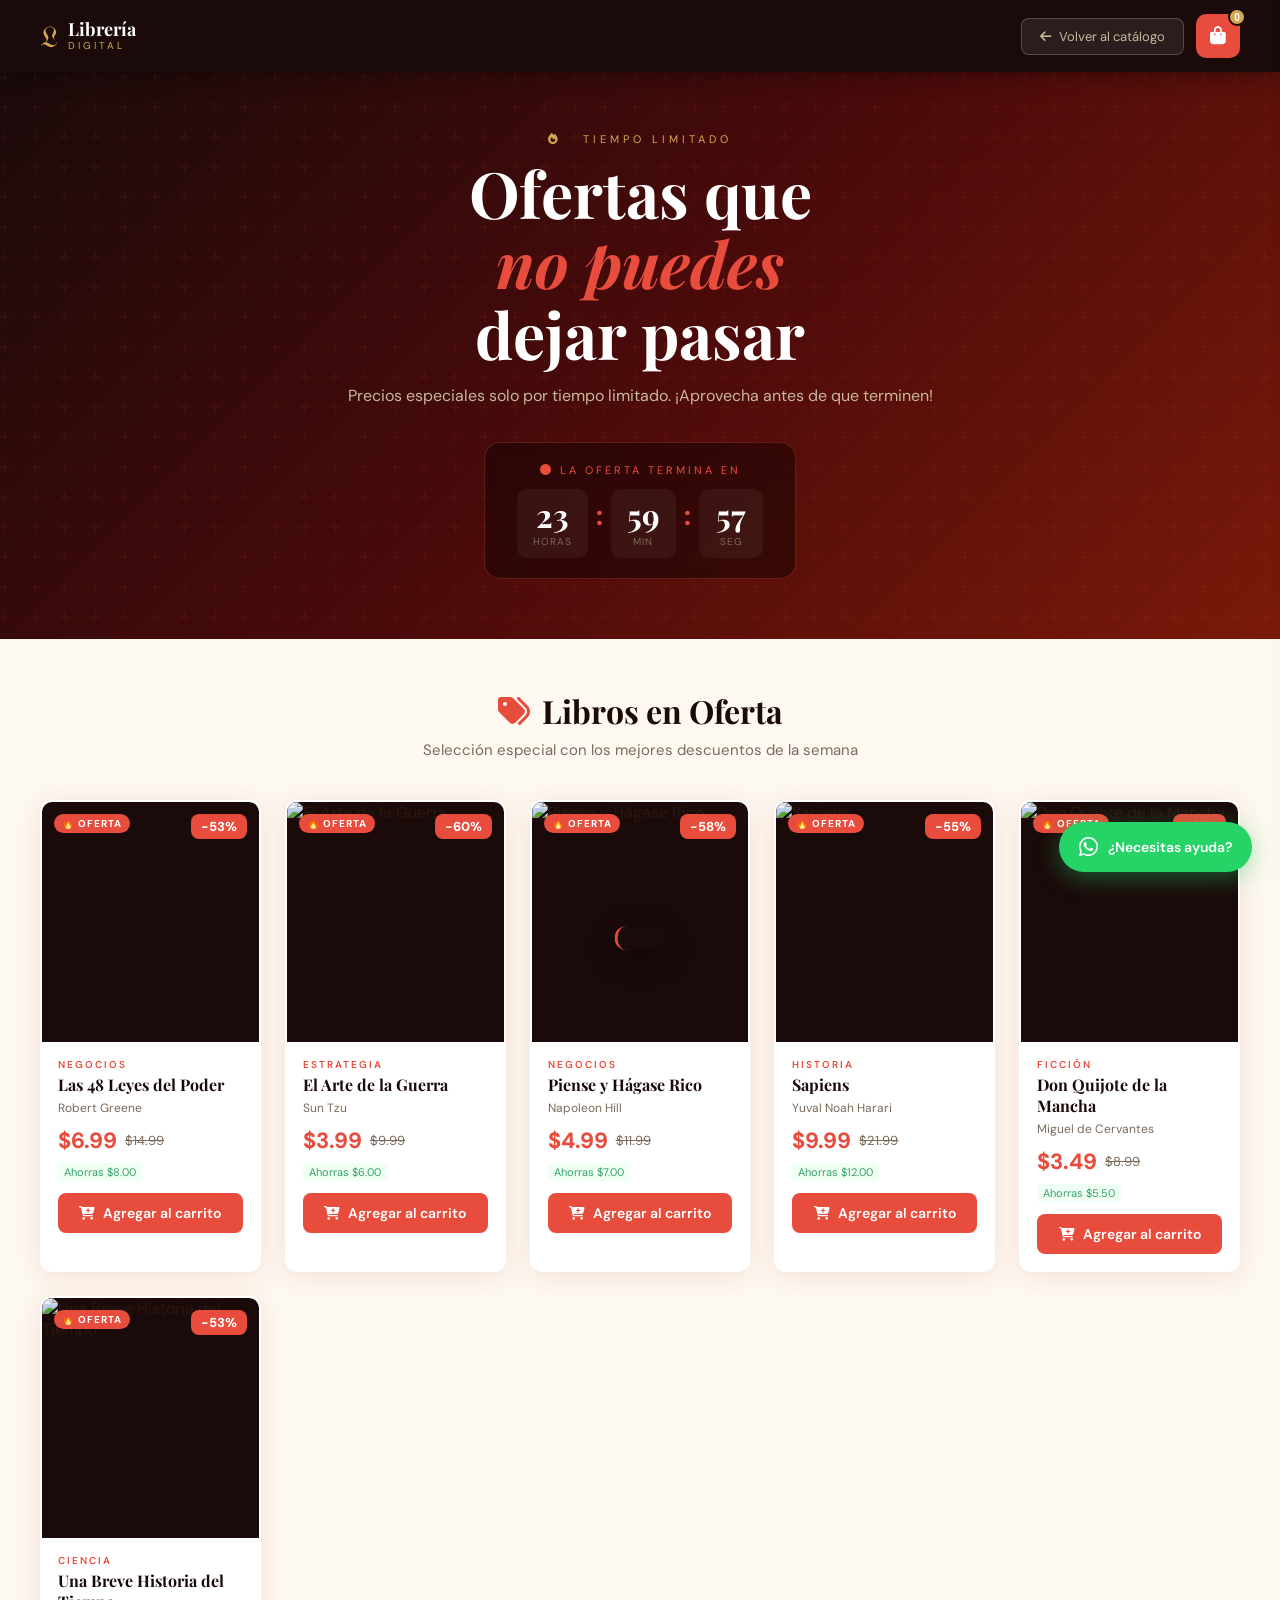
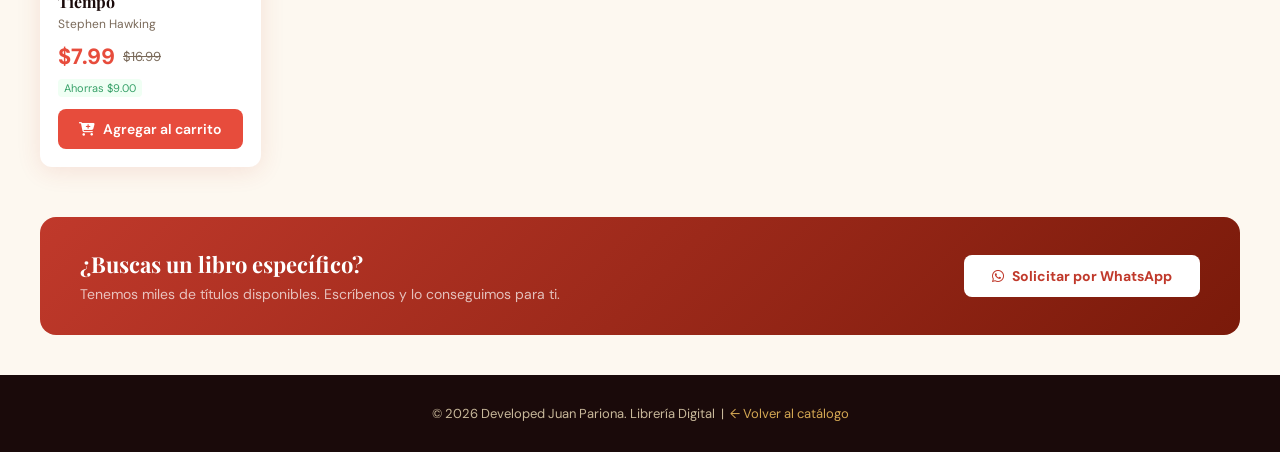
==== ofertas.html @ 4c590776 "Add files via upload" ====
<!DOCTYPE html>
<html lang="es">
<head>
  <meta charset="UTF-8" />
  <meta name="viewport" content="width=device-width, initial-scale=1.0" />
  <title>Ofertas Especiales — Librería Digital</title>
  <link rel="stylesheet" href="https://cdnjs.cloudflare.com/ajax/libs/font-awesome/6.5.0/css/all.min.css" />
  <link href="https://fonts.googleapis.com/css2?family=Playfair+Display:ital,wght@0,400;0,700;1,400&family=DM+Sans:wght@300;400;500;600&display=swap" rel="stylesheet" />
  <style>
    :root {
      --rojo: #c0392b;
      --rojo-vivo: #e74c3c;
      --rojo-claro: #fff5f5;
      --dorado: #d4a853;
      --dark: #1a0a0a;
      --cream: #fdf8f0;
      --text: #2c1810;
      --text-muted: #7a6a5a;
      --border: #e8ddd0;
      --amber: #c8860a;
      --shadow: 0 4px 24px rgba(192,57,43,.12);
      --radius: 12px;
    }

    *, *::before, *::after { box-sizing: border-box; margin: 0; padding: 0; }
    html { scroll-behavior: smooth; }
    body { font-family: 'DM Sans', sans-serif; background: var(--cream); color: var(--text); }

    /* ===== HEADER ===== */
    header {
      background: var(--dark);
      padding: 14px 40px;
      display: flex;
      align-items: center;
      justify-content: space-between;
      position: sticky;
      top: 0;
      z-index: 100;
      box-shadow: 0 2px 20px rgba(0,0,0,.4);
    }
    .logo { display: flex; align-items: center; gap: 10px; text-decoration: none; cursor: pointer; }
    .logo-icon { font-size: 30px; color: var(--dorado); }
    .logo-main { font-family: 'Playfair Display', serif; font-size: 18px; color: white; font-weight: 700; display: block; line-height: 1.1; }
    .logo-sub { font-size: 10px; color: var(--dorado); letter-spacing: 3px; text-transform: uppercase; display: block; }
    .header-right { display: flex; align-items: center; gap: 12px; }
    .back-btn {
      background: rgba(255,255,255,.08);
      border: 1px solid rgba(255,255,255,.2);
      color: #c8b89a;
      padding: 9px 18px;
      border-radius: 8px;
      cursor: pointer;
      font-family: 'DM Sans', sans-serif;
      font-size: 13px;
      display: flex; align-items: center; gap: 8px;
      transition: all .2s;
    }
    .back-btn:hover { background: rgba(255,255,255,.15); color: white; }
    .cart-btn {
      position: relative;
      background: var(--rojo-vivo);
      border: none; color: white;
      width: 44px; height: 44px;
      border-radius: 10px; cursor: pointer;
      font-size: 18px;
      display: flex; align-items: center; justify-content: center;
      transition: all .2s;
    }
    .cart-btn:hover { background: #c0392b; transform: scale(1.05); }
    .cart-badge {
      position: absolute; top: -6px; right: -6px;
      background: var(--dorado); color: white;
      font-size: 10px; font-weight: 700;
      width: 18px; height: 18px; border-radius: 50%;
      display: flex; align-items: center; justify-content: center;
      border: 2px solid var(--dark);
    }

    /* ===== HERO OFERTAS ===== */
    .oferta-hero {
      background: linear-gradient(135deg, #1a0a0a 0%, #4a0a0a 50%, #7a1a0a 100%);
      padding: 60px 40px;
      text-align: center;
      position: relative;
      overflow: hidden;
    }
    .oferta-hero::before {
      content: '';
      position: absolute; inset: 0;
      background: url("data:image/svg+xml,%3Csvg width='60' height='60' viewBox='0 0 60 60' xmlns='http://www.w3.org/2000/svg'%3E%3Cg fill='none'%3E%3Cg fill='%23e74c3c' fill-opacity='0.06'%3E%3Cpath d='M36 34v-4h-2v4h-4v2h4v4h2v-4h4v-2h-4zm0-30V0h-2v4h-4v2h4v4h2V6h4V4h-4zM6 34v-4H4v4H0v2h4v4h2v-4h4v-2H6zM6 4V0H4v4H0v2h4v4h2V6h4V4H6z'/%3E%3C/g%3E%3C/g%3E%3C/svg%3E");
    }
    .hero-eyebrow {
      font-size: 11px; letter-spacing: 4px;
      text-transform: uppercase; color: var(--dorado);
      margin-bottom: 12px; position: relative;
    }
    .hero-titulo {
      font-family: 'Playfair Display', serif;
      font-size: clamp(36px, 6vw, 64px);
      color: white; line-height: 1.1;
      margin-bottom: 16px; position: relative;
    }
    .hero-titulo em { color: var(--rojo-vivo); font-style: italic; }
    .hero-sub {
      color: #c8b89a; font-size: 16px;
      margin-bottom: 36px; position: relative;
    }

    /* COUNTDOWN */
    .countdown-wrap {
      display: inline-flex;
      flex-direction: column;
      align-items: center;
      background: rgba(0,0,0,.4);
      border: 1px solid rgba(231,76,60,.3);
      border-radius: 16px;
      padding: 20px 32px;
      position: relative;
      backdrop-filter: blur(8px);
    }
    .countdown-label {
      font-size: 11px; letter-spacing: 3px;
      text-transform: uppercase; color: var(--rojo-vivo);
      margin-bottom: 12px;
      display: flex; align-items: center; gap: 6px;
    }
    .countdown-label i { animation: blink 1s infinite; }
    @keyframes blink { 0%,100%{opacity:1} 50%{opacity:.3} }

    .countdown {
      display: flex; align-items: center; gap: 8px;
    }
    .cd-unit {
      display: flex; flex-direction: column; align-items: center;
      background: rgba(255,255,255,.05);
      border-radius: 10px;
      padding: 10px 16px;
      min-width: 64px;
    }
    .cd-num {
      font-family: 'Playfair Display', serif;
      font-size: 32px; font-weight: 700;
      color: white; line-height: 1;
    }
    .cd-lbl { font-size: 10px; color: #7a6a5a; letter-spacing: 1px; text-transform: uppercase; margin-top: 4px; }
    .cd-sep { font-size: 28px; color: var(--rojo-vivo); font-weight: 700; margin-bottom: 16px; }

    /* ===== BADGE OFERTA ===== */
    .oferta-badge {
      background: var(--rojo-vivo);
      color: white;
      font-size: 10px; font-weight: 700;
      padding: 3px 8px; border-radius: 20px;
      letter-spacing: 1px; text-transform: uppercase;
      position: absolute; top: 12px; left: 12px;
      z-index: 2;
      animation: pulseRed 2s infinite;
    }
    @keyframes pulseRed {
      0%,100% { box-shadow: 0 0 0 0 rgba(231,76,60,.4); }
      50% { box-shadow: 0 0 0 8px rgba(231,76,60,0); }
    }

    /* ===== GRID OFERTAS ===== */
    .ofertas-section { padding: 50px 40px; }
    .section-header { text-align: center; margin-bottom: 40px; }
    .section-header h2 {
      font-family: 'Playfair Display', serif;
      font-size: 32px; color: var(--dark);
      display: flex; align-items: center; justify-content: center; gap: 12px;
    }
    .section-header h2 i { color: var(--rojo-vivo); }
    .section-header p { color: var(--text-muted); margin-top: 8px; font-size: 15px; }

    .grid-ofertas {
      display: grid;
      grid-template-columns: repeat(auto-fill, minmax(220px, 1fr));
      gap: 24px;
    }

    .oferta-card {
      background: white;
      border-radius: var(--radius);
      overflow: hidden;
      box-shadow: var(--shadow);
      transition: transform .3s, box-shadow .3s;
      position: relative;
      border: 2px solid transparent;
    }
    .oferta-card:hover {
      transform: translateY(-6px);
      box-shadow: 0 16px 48px rgba(192,57,43,.2);
      border-color: rgba(231,76,60,.2);
    }

    .oferta-img-wrap {
      position: relative; height: 240px;
      background: #1a0a0a; overflow: hidden;
    }
    .oferta-img-wrap img {
      width: 100%; height: 100%; object-fit: cover;
      transition: transform .4s; filter: brightness(.95);
    }
    .oferta-card:hover .oferta-img-wrap img { transform: scale(1.06); filter: brightness(1); }

    .descuento-tag {
      position: absolute; top: 12px; right: 12px;
      background: var(--rojo-vivo); color: white;
      font-size: 13px; font-weight: 800;
      padding: 4px 10px; border-radius: 8px;
      z-index: 2;
    }

    .oferta-info { padding: 16px; }
    .oferta-cat {
      font-size: 10px; letter-spacing: 2px;
      text-transform: uppercase; color: var(--rojo-vivo);
      font-weight: 600; margin-bottom: 4px;
    }
    .oferta-titulo {
      font-family: 'Playfair Display', serif;
      font-size: 16px; color: var(--dark);
      line-height: 1.3; margin-bottom: 4px;
    }
    .oferta-autor { font-size: 12px; color: var(--text-muted); margin-bottom: 10px; }
    .oferta-precios {
      display: flex; align-items: center; gap: 8px;
      flex-wrap: wrap; margin-bottom: 12px;
    }
    .precio-oferta { font-size: 22px; font-weight: 800; color: var(--rojo-vivo); }
    .precio-antes {
      font-size: 13px; color: var(--text-muted);
      text-decoration: line-through;
    }
    .precio-ahorro {
      font-size: 11px; color: #38a169;
      background: #f0fff4; padding: 2px 6px;
      border-radius: 4px;
    }

    .btn-oferta {
      width: 100%;
      background: var(--rojo-vivo);
      color: white; border: none;
      padding: 11px; border-radius: 8px;
      font-size: 14px; font-family: 'DM Sans', sans-serif;
      font-weight: 600; cursor: pointer;
      display: flex; align-items: center; justify-content: center; gap: 8px;
      transition: all .2s;
    }
    .btn-oferta:hover { background: #c0392b; transform: translateY(-1px); }
    .btn-oferta.added { background: #38a169; }

    /* BANNER INFERIOR */
    .oferta-banner {
      background: linear-gradient(135deg, var(--rojo) 0%, #7a1a0a 100%);
      margin: 0 40px 40px;
      border-radius: 16px;
      padding: 32px 40px;
      display: flex;
      align-items: center;
      justify-content: space-between;
      gap: 24px;
      flex-wrap: wrap;
    }
    .oferta-banner-text h3 {
      font-family: 'Playfair Display', serif;
      font-size: 22px; color: white; margin-bottom: 6px;
    }
    .oferta-banner-text p { color: rgba(255,255,255,.7); font-size: 14px; }
    .btn-banner {
      background: white; color: var(--rojo);
      border: none; padding: 12px 28px;
      border-radius: 8px; font-family: 'DM Sans', sans-serif;
      font-weight: 700; font-size: 14px; cursor: pointer;
      white-space: nowrap; transition: all .2s;
      display: flex; align-items: center; gap: 8px;
    }
    .btn-banner:hover { background: var(--cream); transform: translateY(-2px); }

    /* ===== CARRITO LATERAL ===== */
    .cart-overlay {
      position: fixed; inset: 0;
      background: rgba(0,0,0,.5); z-index: 200;
      opacity: 0; pointer-events: none; transition: opacity .3s;
    }
    .cart-overlay.active { opacity: 1; pointer-events: all; }

    .carrito-panel {
      position: fixed; top: 0; right: 0;
      width: 400px; max-width: 100vw; height: 100vh;
      background: white; z-index: 201;
      transform: translateX(110%);
      transition: transform .35s cubic-bezier(.4,0,.2,1);
      display: flex; flex-direction: column;
      box-shadow: -8px 0 40px rgba(0,0,0,.15);
    }
    .carrito-panel.open { transform: translateX(0); }

    .carrito-header {
      padding: 20px 24px;
      display: flex; align-items: center; justify-content: space-between;
      border-bottom: 1px solid #e8ddd0;
      background: var(--dark); color: white;
    }
    .carrito-header h3 {
      font-family: 'Playfair Display', serif;
      font-size: 18px; display: flex; align-items: center; gap: 10px;
    }
    .carrito-header h3 i { color: var(--rojo-vivo); }
    .close-cart {
      background: none; border: none; color: #c8b89a;
      font-size: 18px; cursor: pointer; padding: 4px 8px;
      border-radius: 6px; transition: all .2s;
    }
    .close-cart:hover { color: white; background: rgba(255,255,255,.1); }

    .carrito-items { flex: 1; overflow-y: auto; padding: 16px; }
    .carrito-vacio {
      text-align: center; padding: 60px 20px; color: #7a6a5a;
    }
    .carrito-vacio i { font-size: 48px; color: #e8ddd0; margin-bottom: 16px; display: block; }
    .carrito-vacio p { font-family: 'Playfair Display', serif; font-size: 18px; margin-bottom: 6px; color: var(--text); }

    .cart-item {
      display: flex; gap: 12px;
      padding: 14px 0; border-bottom: 1px solid #e8ddd0;
      animation: fadeIn .25s ease;
    }
    @keyframes fadeIn { from{opacity:0;transform:translateY(8px)} to{opacity:1;transform:translateY(0)} }
    .cart-item-img { width: 60px; height: 80px; object-fit: cover; border-radius: 6px; flex-shrink: 0; }
    .cart-item-info { flex: 1; }
    .cart-item-titulo { font-family: 'Playfair Display', serif; font-size: 14px; margin-bottom: 4px; line-height: 1.3; }
    .cart-item-precio { color: var(--rojo-vivo); font-weight: 700; font-size: 15px; }
    .cart-item-controls { display: flex; align-items: center; gap: 8px; margin-top: 8px; }
    .qty-btn {
      width: 26px; height: 26px; border-radius: 6px;
      border: 2px solid #e8ddd0; background: white;
      cursor: pointer; font-size: 14px;
      display: flex; align-items: center; justify-content: center;
      transition: all .15s; color: var(--text);
    }
    .qty-btn:hover { border-color: var(--rojo-vivo); color: var(--rojo-vivo); }
    .qty-num { font-weight: 700; min-width: 20px; text-align: center; font-size: 14px; }
    .remove-btn {
      margin-left: auto; background: none; border: none;
      color: #e53e3e; cursor: pointer; font-size: 13px;
      padding: 4px; border-radius: 4px; transition: background .15s;
    }
    .remove-btn:hover { background: #fff5f5; }

    .carrito-footer {
      padding: 20px 24px; border-top: 2px solid #e8ddd0;
      background: #faf7f2;
    }
    .subtotal-row {
      display: flex; justify-content: space-between;
      font-size: 14px; margin-bottom: 8px; color: #7a6a5a;
    }
    .total-row {
      font-size: 18px; font-weight: 700; color: var(--dark);
      margin-top: 10px; padding-top: 10px; border-top: 1px solid #e8ddd0;
    }
    .btn-checkout {
      width: 100%; background: var(--rojo-vivo);
      color: white; border: none; padding: 14px;
      border-radius: 10px; font-size: 15px;
      font-family: 'DM Sans', sans-serif; font-weight: 600;
      cursor: pointer; margin-top: 16px;
      display: flex; align-items: center; justify-content: center; gap: 10px;
      transition: background .2s;
    }
    .btn-checkout:hover { background: #c0392b; }
    .btn-vaciar {
      width: 100%; background: transparent; color: #e53e3e;
      border: 1px solid #fed7d7; padding: 10px; border-radius: 8px;
      font-size: 13px; font-family: 'DM Sans', sans-serif;
      cursor: pointer; margin-top: 8px; transition: background .2s;
    }
    .btn-vaciar:hover { background: #fff5f5; }

    /* ===== CHECKOUT MODAL ===== */
    .modal-overlay {
      position: fixed; inset: 0;
      background: rgba(0,0,0,.6); z-index: 300;
      opacity: 0; pointer-events: none; transition: opacity .3s;
      backdrop-filter: blur(3px);
    }
    .modal-overlay.active { opacity: 1; pointer-events: all; }
    .modal {
      position: fixed; top: 50%; left: 50%;
      transform: translate(-50%, -60%);
      width: 440px; max-width: 95vw;
      background: white; border-radius: 16px;
      z-index: 301; opacity: 0; pointer-events: none;
      transition: all .35s cubic-bezier(.4,0,.2,1);
      box-shadow: 0 24px 80px rgba(0,0,0,.25);
    }
    .modal.open { opacity: 1; pointer-events: all; transform: translate(-50%,-50%); }
    .modal-header {
      padding: 20px 24px; background: var(--dark);
      border-radius: 16px 16px 0 0;
      display: flex; align-items: center; justify-content: space-between;
      color: white;
    }
    .modal-header h3 { font-family: 'Playfair Display', serif; font-size: 17px; display: flex; align-items: center; gap: 10px; }
    .modal-close {
      background: rgba(255,255,255,.1); border: none; color: #c8b89a;
      width: 30px; height: 30px; border-radius: 6px; cursor: pointer; font-size: 14px;
      display: flex; align-items: center; justify-content: center; transition: all .2s;
    }
    .modal-close:hover { background: rgba(255,255,255,.2); color: white; }
    .modal-body { padding: 24px; }
    .field-group { display: flex; flex-direction: column; gap: 6px; flex: 1; }
    .field-group label { font-size: 12px; font-weight: 600; color: #7a6a5a; letter-spacing: .5px; text-transform: uppercase; }
    .field-group input {
      padding: 10px 14px; border: 2px solid #e8ddd0;
      border-radius: 8px; font-family: 'DM Sans', sans-serif;
      font-size: 14px; color: var(--text); transition: border .2s;
    }
    .field-group input:focus { outline: none; border-color: var(--rojo-vivo); }
    .field-group input.error { border-color: #e53e3e; }
    .checkout-resumen {
      background: #faf7f2; border: 1px solid #e8ddd0;
      border-radius: 10px; padding: 14px 16px; margin-top: 16px; font-size: 13px;
    }
    .checkout-resumen-titulo { font-weight: 700; color: var(--dark); margin-bottom: 8px; font-family: 'Playfair Display', serif; font-size: 14px; }
    .checkout-resumen-item { display: flex; justify-content: space-between; padding: 4px 0; border-bottom: 1px dashed #e8ddd0; color: var(--text); }
    .checkout-resumen-item:last-of-type { border-bottom: none; }
    .checkout-resumen-total { display: flex; justify-content: space-between; font-weight: 700; font-size: 15px; color: var(--dark); margin-top: 8px; padding-top: 8px; border-top: 2px solid #e8ddd0; }
    .btn-whatsapp {
      width: 100%; background: #25d366; color: white; border: none;
      padding: 14px; border-radius: 10px; font-size: 16px;
      font-family: 'DM Sans', sans-serif; font-weight: 700; cursor: pointer;
      margin-top: 18px; display: flex; align-items: center; justify-content: center; gap: 10px;
      transition: background .2s, transform .15s;
    }
    .btn-whatsapp:hover { background: #1ebe5a; transform: translateY(-2px); }

    /* TOAST */
    .toast {
      position: fixed; bottom: 30px; left: 50%;
      transform: translateX(-50%) translateY(80px);
      background: var(--dark); color: white;
      padding: 12px 24px; border-radius: 30px; font-size: 14px;
      box-shadow: 0 8px 30px rgba(0,0,0,.25); z-index: 400;
      transition: transform .3s cubic-bezier(.4,0,.2,1);
      display: flex; align-items: center; gap: 8px;
      white-space: nowrap; border-left: 3px solid var(--rojo-vivo);
    }
    .toast.show { transform: translateX(-50%) translateY(0); }

    /* HELP BUBBLE */
    .help-bubble {
      position: fixed; bottom: 28px; right: 28px;
      background: #25d366; color: white;
      border-radius: 50px; padding: 14px 20px;
      display: flex; align-items: center; gap: 10px;
      cursor: pointer; z-index: 150;
      box-shadow: 0 6px 24px rgba(37,211,102,.4);
      transition: all .3s; font-family: 'DM Sans', sans-serif;
      font-weight: 600; font-size: 14px;
    }
    .help-bubble:hover { background: #1ebe5a; transform: translateY(-3px); }
    .help-bubble i { font-size: 22px; }

    /* FOOTER */
    footer { background: var(--dark); color: #c8b89a; padding: 30px 40px; text-align: center; }
    footer p { font-size: 13px; }
    footer a { color: var(--dorado); text-decoration: none; }
    footer a:hover { text-decoration: underline; }

    @media (max-width: 768px) {
      header { padding: 12px 20px; }
      .oferta-hero { padding: 40px 20px; }
      .ofertas-section { padding: 30px 20px; }
      .oferta-banner { margin: 0 20px 30px; padding: 24px; }
      .carrito-panel { width: 100vw; }
    }
  </style>
</head>
<body>

  <!-- HEADER -->
  <header>
    <div class="logo" onclick="window.location.href='index.html'">
      <span class="logo-icon">𝔏</span>
      <div>
        <span class="logo-main">Librería</span>
        <span class="logo-sub">Digital</span>
      </div>
    </div>
    <div class="header-right">
      <button class="back-btn" onclick="window.location.href='index.html'">
        <i class="fa fa-arrow-left"></i> Volver al catálogo
      </button>
      <button class="cart-btn" onclick="toggleCarrito()">
        <i class="fa fa-shopping-bag"></i>
        <span class="cart-badge" id="contador">0</span>
      </button>
    </div>
  </header>

  <!-- HERO -->
  <section class="oferta-hero">
    <p class="hero-eyebrow"><i class="fa fa-fire"></i> &nbsp; Tiempo limitado</p>
    <h1 class="hero-titulo">Ofertas que<br /><em>no puedes</em><br />dejar pasar</h1>
    <p class="hero-sub">Precios especiales solo por tiempo limitado. ¡Aprovecha antes de que terminen!</p>

    <div class="countdown-wrap">
      <p class="countdown-label"><i class="fa fa-circle"></i> La oferta termina en</p>
      <div class="countdown">
        <div class="cd-unit"><span class="cd-num" id="cd-h">00</span><span class="cd-lbl">Horas</span></div>
        <span class="cd-sep">:</span>
        <div class="cd-unit"><span class="cd-num" id="cd-m">00</span><span class="cd-lbl">Min</span></div>
        <span class="cd-sep">:</span>
        <div class="cd-unit"><span class="cd-num" id="cd-s">00</span><span class="cd-lbl">Seg</span></div>
      </div>
    </div>
  </section>

  <!-- GRID OFERTAS -->
  <section class="ofertas-section">
    <div class="section-header">
      <h2><i class="fa fa-tags"></i> Libros en Oferta</h2>
      <p>Selección especial con los mejores descuentos de la semana</p>
    </div>
    <div class="grid-ofertas" id="grid-ofertas"></div>
  </section>

  <!-- BANNER FINAL -->
  <div class="oferta-banner">
    <div class="oferta-banner-text">
      <h3>¿Buscas un libro específico?</h3>
      <p>Tenemos miles de títulos disponibles. Escríbenos y lo conseguimos para ti.</p>
    </div>
    <button class="btn-banner" onclick="solicitarLibro()">
      <i class="fab fa-whatsapp"></i> Solicitar por WhatsApp
    </button>
  </div>

  <!-- CARRITO -->
  <div class="cart-overlay" id="cartOverlay" onclick="toggleCarrito()"></div>
  <aside class="carrito-panel" id="carritoPanel">
    <div class="carrito-header">
      <h3><i class="fa fa-shopping-bag"></i> Tu carrito</h3>
      <button class="close-cart" onclick="toggleCarrito()"><i class="fa fa-times"></i></button>
    </div>
    <div class="carrito-items" id="carritoItems">
      <div class="carrito-vacio">
        <i class="fa fa-book-open"></i>
        <p>Tu carrito está vacío</p>
        <span>Agrega libros en oferta</span>
      </div>
    </div>
    <div class="carrito-footer" id="carritoFooter" style="display:none">
      <div class="subtotal-row"><span>Subtotal</span><span id="subtotal">$0.00</span></div>
      <div class="subtotal-row"><span>Envío</span><span id="envio-txt">Digital — Gratis</span></div>
      <div class="subtotal-row total-row"><span>Total</span><span id="total">$0.00</span></div>
      <button class="btn-checkout" onclick="checkout()">Proceder al pago <i class="fa fa-arrow-right"></i></button>
      <button class="btn-vaciar" onclick="vaciarCarrito()">Vaciar carrito</button>
    </div>
  </aside>

  <!-- CHECKOUT MODAL -->
  <div class="modal-overlay" id="checkoutOverlay" onclick="cerrarCheckout()"></div>
  <div class="modal" id="checkoutModal">
    <div class="modal-header">
      <h3><i class="fab fa-whatsapp" style="color:#25d366"></i> Confirmar pedido</h3>
      <button class="modal-close" onclick="cerrarCheckout()"><i class="fa fa-times"></i></button>
    </div>
    <div class="modal-body">
      <p style="font-size:13px;color:#7a6a5a;margin-bottom:18px">Completa tus datos y te enviamos el pedido por WhatsApp. Te responderemos con los datos de pago.</p>
      <div style="display:flex;flex-direction:column;gap:12px">
        <div class="field-group"><label>Tu nombre completo *</label><input type="text" id="co-nombre" placeholder="Ej: Juan García" /></div>
        <div class="field-group"><label>Tu número de WhatsApp *</label><input type="tel" id="co-telefono" placeholder="Ej: 5512345678" /></div>
        <div class="field-group"><label>Ciudad / Estado</label><input type="text" id="co-ciudad" placeholder="Ej: Ciudad de México" /></div>
        <div class="field-group"><label>Nota (opcional)</label><input type="text" id="co-nota" placeholder="Cualquier comentario..." /></div>
      </div>
      <div class="checkout-resumen" id="checkout-resumen"></div>
      <p id="co-error" style="display:none;color:#e53e3e;font-size:13px;margin-top:8px"><i class="fa fa-circle-exclamation"></i> Por favor completa tu nombre y WhatsApp</p>
      <button class="btn-whatsapp" onclick="enviarPedidoWhatsapp()"><i class="fab fa-whatsapp"></i> Enviar pedido por WhatsApp</button>
      <p style="font-size:11px;color:#7a6a5a;text-align:center;margin-top:8px">Se abrirá WhatsApp con tu pedido listo para enviar</p>
    </div>
  </div>

  <!-- TOAST -->
  <div class="toast" id="toast"></div>

  <!-- BOTÓN AYUDA -->
  <div class="help-bubble" onclick="solicitarLibro()">
    <i class="fab fa-whatsapp"></i>
    <span>¿Necesitas ayuda?</span>
  </div>

  <!-- FOOTER -->
  <footer>
    <p>© 2026 Developed Juan Pariona. Librería Digital &nbsp;|&nbsp; <a href="index.html">← Volver al catálogo</a></p>
  </footer>

  <script>
    const WA_NUMBER = "525572866238";

    // ===== LIBROS EN OFERTA =====
    const ofertasLibros = [
      {
        id: 101,
        titulo: "Las 48 Leyes del Poder",
        autor: "Robert Greene",
        precio: 6.99,
        precioOriginal: 14.99,
        img: "https://images-na.ssl-images-amazon.com/images/I/51NKhnjhpGL.jpg",
        categoria: "Negocios",
        resena: "El clásico sobre el poder y la estrategia. 48 leyes que te enseñarán a moverte con inteligencia en cualquier entorno."
      },
      {
        id: 102,
        titulo: "El Arte de la Guerra",
        autor: "Sun Tzu",
        precio: 3.99,
        precioOriginal: 9.99,
        img: "https://images-na.ssl-images-amazon.com/images/I/61AaUEsVaqL.jpg",
        categoria: "Estrategia",
        resena: "El tratado estratégico más influyente de todos los tiempos. Sus principios se aplican en negocios, liderazgo y vida diaria."
      },
      {
        id: 103,
        titulo: "Piense y Hágase Rico",
        autor: "Napoleon Hill",
        precio: 4.99,
        precioOriginal: 11.99,
        img: "https://images-na.ssl-images-amazon.com/images/I/71UypkUjStL.jpg",
        categoria: "Negocios",
        resena: "Los 13 principios que llevaron al éxito a los hombres más ricos del siglo XX. Un clásico de la mentalidad ganadora."
      },
      {
        id: 104,
        titulo: "Sapiens",
        autor: "Yuval Noah Harari",
        precio: 9.99,
        precioOriginal: 21.99,
        img: "https://images-na.ssl-images-amazon.com/images/I/713jIoMO3UL.jpg",
        categoria: "Historia",
        resena: "Un viaje por 70,000 años de historia humana. Descubre cómo el Homo sapiens conquistó el planeta."
      },
      {
        id: 105,
        titulo: "Don Quijote de la Mancha",
        autor: "Miguel de Cervantes",
        precio: 3.49,
        precioOriginal: 8.99,
        img: "https://images-na.ssl-images-amazon.com/images/I/81BPaFgk6lL.jpg",
        categoria: "Ficción",
        resena: "La obra cumbre de la literatura universal. Las aventuras del idealista Don Quijote y su fiel Sancho Panza."
      },
      {
        id: 106,
        titulo: "Una Breve Historia del Tiempo",
        autor: "Stephen Hawking",
        precio: 7.99,
        precioOriginal: 16.99,
        img: "https://images-na.ssl-images-amazon.com/images/I/A1xkFZX5k-L.jpg",
        categoria: "Ciencia",
        resena: "Hawking nos lleva a explorar el Big Bang, los agujeros negros y los misterios del universo de forma accesible y fascinante."
      }
    ];

    let carrito = [];

    // ===== COUNTDOWN =====
    function iniciarCountdown() {
      const KEY = "oferta_fin";
      let fin = localStorage.getItem(KEY);
      if (!fin || Date.now() > parseInt(fin)) {
        fin = Date.now() + (24 * 60 * 60 * 1000); // 24 horas
        localStorage.setItem(KEY, fin);
      }
      function tick() {
        const diff = parseInt(fin) - Date.now();
        if (diff <= 0) { document.getElementById("cd-h").textContent = "00"; document.getElementById("cd-m").textContent = "00"; document.getElementById("cd-s").textContent = "00"; return; }
        const h = Math.floor(diff / 3600000);
        const m = Math.floor((diff % 3600000) / 60000);
        const s = Math.floor((diff % 60000) / 1000);
        document.getElementById("cd-h").textContent = String(h).padStart(2,"0");
        document.getElementById("cd-m").textContent = String(m).padStart(2,"0");
        document.getElementById("cd-s").textContent = String(s).padStart(2,"0");
      }
      tick();
      setInterval(tick, 1000);
    }

    // ===== RENDER GRID =====
    function renderGrid() {
      const grid = document.getElementById("grid-ofertas");
      grid.innerHTML = ofertasLibros.map(l => {
        const ahorro = (((l.precioOriginal - l.precio) / l.precioOriginal) * 100).toFixed(0);
        const enCarrito = carrito.find(i => i.id === l.id);
        return `
          <div class="oferta-card">
            <div class="oferta-badge">🔥 OFERTA</div>
            <div class="oferta-img-wrap">
              <img src="${l.img}" alt="${l.titulo}" loading="lazy" onerror="this.src='https://via.placeholder.com/220x240/1a0a0a/d4a853?text=📚'" />
              <div class="descuento-tag">-${ahorro}%</div>
            </div>
            <div class="oferta-info">
              <p class="oferta-cat">${l.categoria}</p>
              <h3 class="oferta-titulo">${l.titulo}</h3>
              <p class="oferta-autor">${l.autor}</p>
              <div class="oferta-precios">
                <span class="precio-oferta">$${l.precio.toFixed(2)}</span>
                <span class="precio-antes">$${l.precioOriginal.toFixed(2)}</span>
                <span class="precio-ahorro">Ahorras $${(l.precioOriginal - l.precio).toFixed(2)}</span>
              </div>
              <button class="btn-oferta ${enCarrito ? 'added' : ''}" id="btn-${l.id}" onclick="agregarCarrito(${l.id}, this)">
                <i class="fa ${enCarrito ? 'fa-check' : 'fa-cart-plus'}"></i>
                ${enCarrito ? 'Agregado' : 'Agregar al carrito'}
              </button>
            </div>
          </div>`;
      }).join("");
    }

    // ===== CARRITO =====
    function agregarCarrito(id, btn) {
      const libro = ofertasLibros.find(l => l.id === id);
      if (!libro) return;
      const existe = carrito.find(i => i.id === id);
      if (existe) { existe.cantidad++; }
      else { carrito.push({ ...libro, cantidad: 1 }); }
      if (btn) { btn.classList.add("added"); btn.innerHTML = `<i class="fa fa-check"></i> Agregado`; }
      actualizarCarritoUI();
      mostrarToast(`🔥 "${libro.titulo}" agregado`);
      animarBadge();
    }

    function quitarDelCarrito(id) {
      carrito = carrito.filter(i => i.id !== id);
      const btn = document.getElementById(`btn-${id}`);
      if (btn) { btn.classList.remove("added"); btn.innerHTML = `<i class="fa fa-cart-plus"></i> Agregar al carrito`; }
      actualizarCarritoUI();
    }

    function cambiarCantidad(id, delta) {
      const item = carrito.find(i => i.id === id);
      if (!item) return;
      item.cantidad += delta;
      if (item.cantidad <= 0) quitarDelCarrito(id);
      else actualizarCarritoUI();
    }

    function vaciarCarrito() {
      carrito.forEach(item => {
        const btn = document.getElementById(`btn-${item.id}`);
        if (btn) { btn.classList.remove("added"); btn.innerHTML = `<i class="fa fa-cart-plus"></i> Agregar al carrito`; }
      });
      carrito = [];
      actualizarCarritoUI();
      mostrarToast("🗑️ Carrito vaciado");
    }

    function actualizarCarritoUI() {
      const totalItems = carrito.reduce((s, i) => s + i.cantidad, 0);
      const subtotal = carrito.reduce((s, i) => s + i.precio * i.cantidad, 0);
      const total = subtotal;
      document.getElementById("contador").textContent = totalItems;
      const itemsEl = document.getElementById("carritoItems");
      const footerEl = document.getElementById("carritoFooter");
      if (carrito.length === 0) {
        itemsEl.innerHTML = `<div class="carrito-vacio"><i class="fa fa-book-open"></i><p>Tu carrito está vacío</p><span>Agrega libros en oferta</span></div>`;
        footerEl.style.display = "none"; return;
      }
      itemsEl.innerHTML = carrito.map(item => `
        <div class="cart-item">
          <img class="cart-item-img" src="${item.img}" alt="${item.titulo}" onerror="this.src='https://via.placeholder.com/60x80/1a0a0a/d4a853?text=📚'" />
          <div class="cart-item-info">
            <p class="cart-item-titulo">${item.titulo}</p>
            <p class="cart-item-precio">$${(item.precio * item.cantidad).toFixed(2)}</p>
            <div class="cart-item-controls">
              <button class="qty-btn" onclick="cambiarCantidad(${item.id}, -1)">−</button>
              <span class="qty-num">${item.cantidad}</span>
              <button class="qty-btn" onclick="cambiarCantidad(${item.id}, +1)">+</button>
              <button class="remove-btn" onclick="quitarDelCarrito(${item.id})"><i class="fa fa-trash"></i></button>
            </div>
          </div>
        </div>`).join("");
      footerEl.style.display = "block";
      document.getElementById("subtotal").textContent = `$${subtotal.toFixed(2)}`;
      document.getElementById("total").textContent = `$${total.toFixed(2)}`;
    }

    function toggleCarrito() {
      document.getElementById("carritoPanel").classList.toggle("open");
      document.getElementById("cartOverlay").classList.toggle("active");
      document.body.style.overflow = document.getElementById("carritoPanel").classList.contains("open") ? "hidden" : "";
    }

    // ===== CHECKOUT =====
    function checkout() {
      if (carrito.length === 0) return;
      const subtotal = carrito.reduce((s, i) => s + i.precio * i.cantidad, 0);
      let html = `<p class="checkout-resumen-titulo">🔥 Resumen — Ofertas Especiales</p>`;
      carrito.forEach(item => {
        html += `<div class="checkout-resumen-item"><span>${item.cantidad}× ${item.titulo}</span><span>$${(item.precio * item.cantidad).toFixed(2)}</span></div>`;
      });
      html += `<div class="checkout-resumen-total"><span>Total</span><span>$${subtotal.toFixed(2)}</span></div>`;
      document.getElementById("checkout-resumen").innerHTML = html;
      ["co-nombre","co-telefono","co-ciudad","co-nota"].forEach(id => { document.getElementById(id).value = ""; document.getElementById(id).classList.remove("error"); });
      document.getElementById("co-error").style.display = "none";
      document.getElementById("checkoutModal").classList.add("open");
      document.getElementById("checkoutOverlay").classList.add("active");
      document.body.style.overflow = "hidden";
      setTimeout(() => document.getElementById("co-nombre").focus(), 150);
    }

    function cerrarCheckout() {
      document.getElementById("checkoutModal").classList.remove("open");
      document.getElementById("checkoutOverlay").classList.remove("active");
      document.body.style.overflow = "";
    }

    function enviarPedidoWhatsapp() {
      const nombre   = document.getElementById("co-nombre").value.trim();
      const telefono = document.getElementById("co-telefono").value.trim();
      const ciudad   = document.getElementById("co-ciudad").value.trim();
      const nota     = document.getElementById("co-nota").value.trim();
      let error = false;
      if (!nombre)   { document.getElementById("co-nombre").classList.add("error"); error = true; }
      if (!telefono) { document.getElementById("co-telefono").classList.add("error"); error = true; }
      if (error) { document.getElementById("co-error").style.display = "block"; return; }

      const subtotal = carrito.reduce((s, i) => s + i.precio * i.cantidad, 0);
      const ahora = new Date();
      const fecha = ahora.toLocaleDateString("es-MX", { day:"2-digit", month:"2-digit", year:"numeric" });
      const hora  = ahora.toLocaleTimeString("es-MX", { hour:"2-digit", minute:"2-digit" });

      let msg = "🔥 *PEDIDO — OFERTAS ESPECIALES — Librería Digital*\n";
      msg += "━━━━━━━━━━━━━━━━━━━━\n";
      msg += `👤 *Cliente:* ${nombre}\n`;
      msg += `📱 *WhatsApp:* ${telefono}\n`;
      if (ciudad) msg += `📍 *Ciudad:* ${ciudad}\n`;
      msg += `📅 *Fecha:* ${fecha} — ${hora}\n`;
      msg += "━━━━━━━━━━━━━━━━━━━━\n";
      msg += "📚 *DETALLE DEL PEDIDO:*\n\n";
      carrito.forEach((item, i) => {
        msg += `${i+1}️⃣ *${item.titulo}*\n`;
        msg += `   ✍️ ${item.autor}\n`;
        msg += `   🔢 Cant: ${item.cantidad} × $${item.precio.toFixed(2)} = *$${(item.precio * item.cantidad).toFixed(2)}*\n\n`;
      });
      msg += "━━━━━━━━━━━━━━━━━━━━\n";
      msg += `💰 *TOTAL A PAGAR: $${subtotal.toFixed(2)}*\n`;
      msg += "📥 *Entrega:* Digital inmediata\n";
      msg += "━━━━━━━━━━━━━━━━━━━━\n";
      if (nota) msg += `📝 Nota: ${nota}\n━━━━━━━━━━━━━━━━━━━━\n`;
      msg += "¡Hola! Quiero aprovechar estas ofertas especiales. Quedo en espera de sus datos de pago. 😊🔥";

      window.open(`https://wa.me/${WA_NUMBER}?text=${encodeURIComponent(msg)}`, "_blank");
      cerrarCheckout();
      mostrarToast("✅ ¡Pedido enviado por WhatsApp!");
    }

    // ===== SOLICITAR LIBRO =====
    function solicitarLibro() {
      const msg = "Hola 👋, quisiera solicitar un libro o tengo una consulta:\n\n📖 *Título:* \n✍️ *Autor (si lo sé):* \n\n¿Pueden ayudarme?";
      window.open(`https://wa.me/${WA_NUMBER}?text=${encodeURIComponent(msg)}`, "_blank");
    }

    // ===== TOAST & BADGE =====
    function mostrarToast(msg) {
      const toast = document.getElementById("toast");
      toast.textContent = msg;
      toast.classList.add("show");
      clearTimeout(window._toastTimer);
      window._toastTimer = setTimeout(() => toast.classList.remove("show"), 2800);
    }
    function animarBadge() {
      const b = document.getElementById("contador");
      b.style.transform = "scale(1.5)";
      setTimeout(() => b.style.transform = "scale(1)", 200);
    }

    // ===== INIT =====
    document.addEventListener("DOMContentLoaded", () => {
      renderGrid();
      iniciarCountdown();
    });
  </script>
</body>
</html>
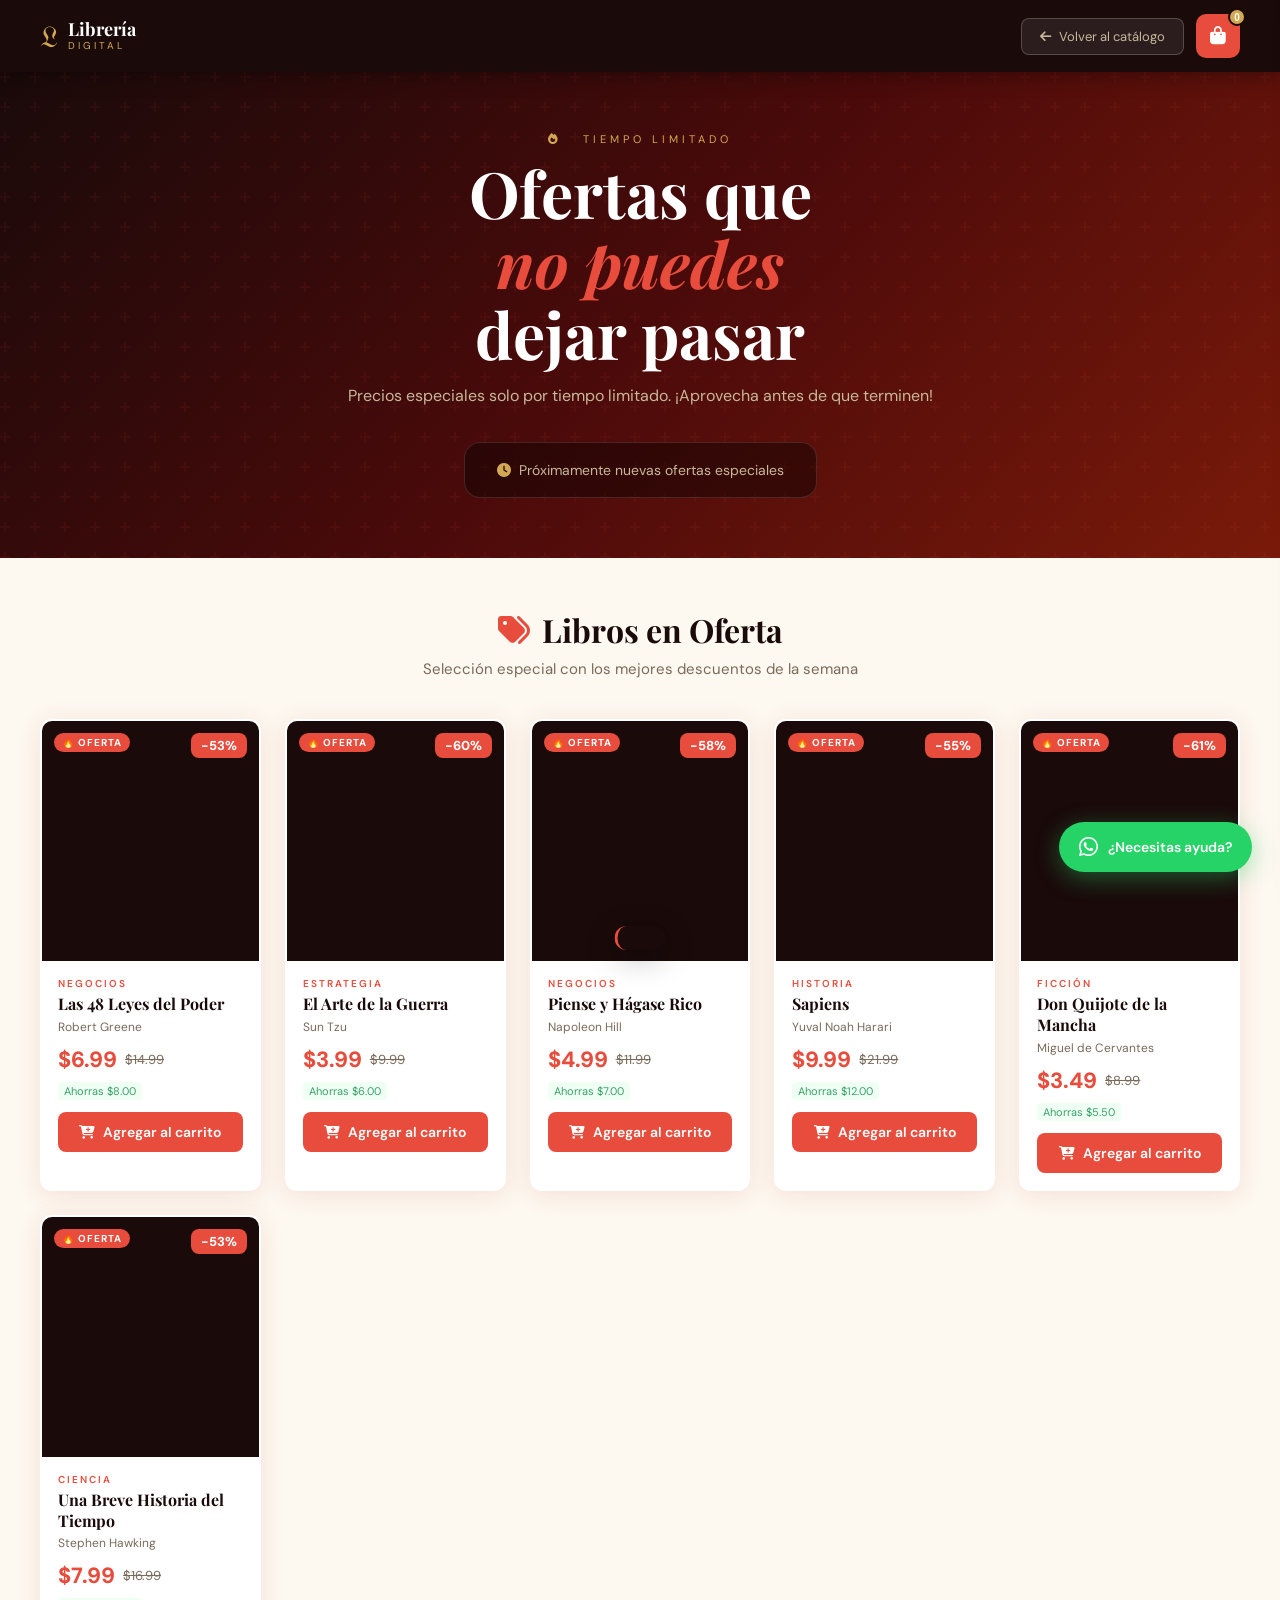
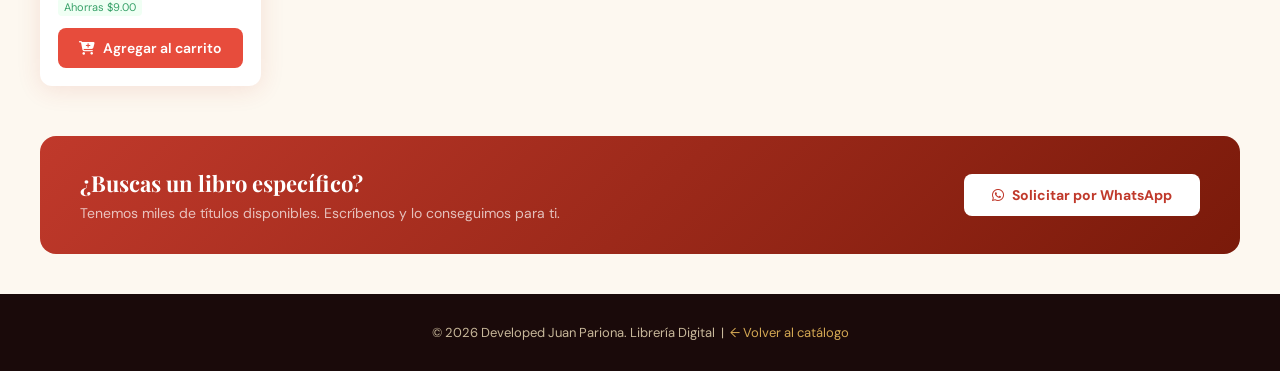
==== commit d71747a2: "Update ofertas.html" ====
--- a/ofertas.html
+++ b/ofertas.html
@@ -8,463 +8,179 @@
   <link href="https://fonts.googleapis.com/css2?family=Playfair+Display:ital,wght@0,400;0,700;1,400&family=DM+Sans:wght@300;400;500;600&display=swap" rel="stylesheet" />
   <style>
     :root {
-      --rojo: #c0392b;
-      --rojo-vivo: #e74c3c;
-      --rojo-claro: #fff5f5;
-      --dorado: #d4a853;
-      --dark: #1a0a0a;
-      --cream: #fdf8f0;
-      --text: #2c1810;
-      --text-muted: #7a6a5a;
-      --border: #e8ddd0;
-      --amber: #c8860a;
-      --shadow: 0 4px 24px rgba(192,57,43,.12);
-      --radius: 12px;
-    }
-
+      --rojo: #c0392b; --rojo-vivo: #e74c3c; --rojo-claro: #fff5f5;
+      --dorado: #d4a853; --dark: #1a0a0a; --cream: #fdf8f0;
+      --text: #2c1810; --text-muted: #7a6a5a; --border: #e8ddd0;
+      --amber: #c8860a; --shadow: 0 4px 24px rgba(192,57,43,.12); --radius: 12px;
+    }
     *, *::before, *::after { box-sizing: border-box; margin: 0; padding: 0; }
     html { scroll-behavior: smooth; }
     body { font-family: 'DM Sans', sans-serif; background: var(--cream); color: var(--text); }
 
-    /* ===== HEADER ===== */
-    header {
-      background: var(--dark);
-      padding: 14px 40px;
-      display: flex;
-      align-items: center;
-      justify-content: space-between;
-      position: sticky;
-      top: 0;
-      z-index: 100;
-      box-shadow: 0 2px 20px rgba(0,0,0,.4);
-    }
-    .logo { display: flex; align-items: center; gap: 10px; text-decoration: none; cursor: pointer; }
+    header { background: var(--dark); padding: 14px 40px; display: flex; align-items: center; justify-content: space-between; position: sticky; top: 0; z-index: 100; box-shadow: 0 2px 20px rgba(0,0,0,.4); }
+    .logo { display: flex; align-items: center; gap: 10px; cursor: pointer; }
     .logo-icon { font-size: 30px; color: var(--dorado); }
     .logo-main { font-family: 'Playfair Display', serif; font-size: 18px; color: white; font-weight: 700; display: block; line-height: 1.1; }
     .logo-sub { font-size: 10px; color: var(--dorado); letter-spacing: 3px; text-transform: uppercase; display: block; }
     .header-right { display: flex; align-items: center; gap: 12px; }
-    .back-btn {
-      background: rgba(255,255,255,.08);
-      border: 1px solid rgba(255,255,255,.2);
-      color: #c8b89a;
-      padding: 9px 18px;
-      border-radius: 8px;
-      cursor: pointer;
-      font-family: 'DM Sans', sans-serif;
-      font-size: 13px;
-      display: flex; align-items: center; gap: 8px;
-      transition: all .2s;
-    }
+    .back-btn { background: rgba(255,255,255,.08); border: 1px solid rgba(255,255,255,.2); color: #c8b89a; padding: 9px 18px; border-radius: 8px; cursor: pointer; font-family: 'DM Sans', sans-serif; font-size: 13px; display: flex; align-items: center; gap: 8px; transition: all .2s; }
     .back-btn:hover { background: rgba(255,255,255,.15); color: white; }
-    .cart-btn {
-      position: relative;
-      background: var(--rojo-vivo);
-      border: none; color: white;
-      width: 44px; height: 44px;
-      border-radius: 10px; cursor: pointer;
-      font-size: 18px;
-      display: flex; align-items: center; justify-content: center;
-      transition: all .2s;
-    }
+    .cart-btn { position: relative; background: var(--rojo-vivo); border: none; color: white; width: 44px; height: 44px; border-radius: 10px; cursor: pointer; font-size: 18px; display: flex; align-items: center; justify-content: center; transition: all .2s; }
     .cart-btn:hover { background: #c0392b; transform: scale(1.05); }
-    .cart-badge {
-      position: absolute; top: -6px; right: -6px;
-      background: var(--dorado); color: white;
-      font-size: 10px; font-weight: 700;
-      width: 18px; height: 18px; border-radius: 50%;
-      display: flex; align-items: center; justify-content: center;
-      border: 2px solid var(--dark);
-    }
-
-    /* ===== HERO OFERTAS ===== */
-    .oferta-hero {
-      background: linear-gradient(135deg, #1a0a0a 0%, #4a0a0a 50%, #7a1a0a 100%);
-      padding: 60px 40px;
-      text-align: center;
-      position: relative;
-      overflow: hidden;
-    }
-    .oferta-hero::before {
-      content: '';
-      position: absolute; inset: 0;
-      background: url("data:image/svg+xml,%3Csvg width='60' height='60' viewBox='0 0 60 60' xmlns='http://www.w3.org/2000/svg'%3E%3Cg fill='none'%3E%3Cg fill='%23e74c3c' fill-opacity='0.06'%3E%3Cpath d='M36 34v-4h-2v4h-4v2h4v4h2v-4h4v-2h-4zm0-30V0h-2v4h-4v2h4v4h2V6h4V4h-4zM6 34v-4H4v4H0v2h4v4h2v-4h4v-2H6zM6 4V0H4v4H0v2h4v4h2V6h4V4H6z'/%3E%3C/g%3E%3C/g%3E%3C/svg%3E");
-    }
-    .hero-eyebrow {
-      font-size: 11px; letter-spacing: 4px;
-      text-transform: uppercase; color: var(--dorado);
-      margin-bottom: 12px; position: relative;
-    }
-    .hero-titulo {
-      font-family: 'Playfair Display', serif;
-      font-size: clamp(36px, 6vw, 64px);
-      color: white; line-height: 1.1;
-      margin-bottom: 16px; position: relative;
-    }
+    .cart-badge { position: absolute; top: -6px; right: -6px; background: var(--dorado); color: white; font-size: 10px; font-weight: 700; width: 18px; height: 18px; border-radius: 50%; display: flex; align-items: center; justify-content: center; border: 2px solid var(--dark); }
+
+    .oferta-hero { background: linear-gradient(135deg, #1a0a0a 0%, #4a0a0a 50%, #7a1a0a 100%); padding: 60px 40px; text-align: center; position: relative; overflow: hidden; }
+    .oferta-hero::before { content: ''; position: absolute; inset: 0; background: url("data:image/svg+xml,%3Csvg width='60' height='60' viewBox='0 0 60 60' xmlns='http://www.w3.org/2000/svg'%3E%3Cg fill='none'%3E%3Cg fill='%23e74c3c' fill-opacity='0.06'%3E%3Cpath d='M36 34v-4h-2v4h-4v2h4v4h2v-4h4v-2h-4zm0-30V0h-2v4h-4v2h4v4h2V6h4V4h-4zM6 34v-4H4v4H0v2h4v4h2v-4h4v-2H6zM6 4V0H4v4H0v2h4v4h2V6h4V4H6z'/%3E%3C/g%3E%3C/g%3E%3C/svg%3E"); }
+    .hero-eyebrow { font-size: 11px; letter-spacing: 4px; text-transform: uppercase; color: var(--dorado); margin-bottom: 12px; position: relative; }
+    .hero-titulo { font-family: 'Playfair Display', serif; font-size: clamp(36px, 6vw, 64px); color: white; line-height: 1.1; margin-bottom: 16px; position: relative; }
     .hero-titulo em { color: var(--rojo-vivo); font-style: italic; }
-    .hero-sub {
-      color: #c8b89a; font-size: 16px;
-      margin-bottom: 36px; position: relative;
-    }
-
-    /* COUNTDOWN */
-    .countdown-wrap {
-      display: inline-flex;
-      flex-direction: column;
-      align-items: center;
-      background: rgba(0,0,0,.4);
-      border: 1px solid rgba(231,76,60,.3);
-      border-radius: 16px;
-      padding: 20px 32px;
-      position: relative;
-      backdrop-filter: blur(8px);
-    }
-    .countdown-label {
-      font-size: 11px; letter-spacing: 3px;
-      text-transform: uppercase; color: var(--rojo-vivo);
-      margin-bottom: 12px;
-      display: flex; align-items: center; gap: 6px;
-    }
+    .hero-sub { color: #c8b89a; font-size: 16px; margin-bottom: 36px; position: relative; }
+
+    .countdown-wrap { display: inline-flex; flex-direction: column; align-items: center; background: rgba(0,0,0,.4); border: 1px solid rgba(231,76,60,.3); border-radius: 16px; padding: 20px 32px; position: relative; backdrop-filter: blur(8px); }
+    .countdown-label { font-size: 11px; letter-spacing: 3px; text-transform: uppercase; color: var(--rojo-vivo); margin-bottom: 12px; display: flex; align-items: center; gap: 6px; }
     .countdown-label i { animation: blink 1s infinite; }
     @keyframes blink { 0%,100%{opacity:1} 50%{opacity:.3} }
-
-    .countdown {
-      display: flex; align-items: center; gap: 8px;
-    }
-    .cd-unit {
-      display: flex; flex-direction: column; align-items: center;
-      background: rgba(255,255,255,.05);
-      border-radius: 10px;
-      padding: 10px 16px;
-      min-width: 64px;
-    }
-    .cd-num {
-      font-family: 'Playfair Display', serif;
-      font-size: 32px; font-weight: 700;
-      color: white; line-height: 1;
-    }
+    .countdown { display: flex; align-items: center; gap: 8px; }
+    .cd-unit { display: flex; flex-direction: column; align-items: center; background: rgba(255,255,255,.05); border-radius: 10px; padding: 10px 16px; min-width: 64px; }
+    .cd-num { font-family: 'Playfair Display', serif; font-size: 32px; font-weight: 700; color: white; line-height: 1; }
     .cd-lbl { font-size: 10px; color: #7a6a5a; letter-spacing: 1px; text-transform: uppercase; margin-top: 4px; }
     .cd-sep { font-size: 28px; color: var(--rojo-vivo); font-weight: 700; margin-bottom: 16px; }
-
-    /* ===== BADGE OFERTA ===== */
-    .oferta-badge {
-      background: var(--rojo-vivo);
-      color: white;
-      font-size: 10px; font-weight: 700;
-      padding: 3px 8px; border-radius: 20px;
-      letter-spacing: 1px; text-transform: uppercase;
-      position: absolute; top: 12px; left: 12px;
-      z-index: 2;
-      animation: pulseRed 2s infinite;
-    }
-    @keyframes pulseRed {
-      0%,100% { box-shadow: 0 0 0 0 rgba(231,76,60,.4); }
-      50% { box-shadow: 0 0 0 8px rgba(231,76,60,0); }
-    }
-
-    /* ===== GRID OFERTAS ===== */
+    .sin-oferta { display: inline-block; background: rgba(0,0,0,.4); border: 1px solid rgba(255,255,255,.12); border-radius: 16px; padding: 18px 32px; color: #c8b89a; font-size: 14px; position: relative; }
+
+    .oferta-badge { background: var(--rojo-vivo); color: white; font-size: 10px; font-weight: 700; padding: 3px 8px; border-radius: 20px; letter-spacing: 1px; text-transform: uppercase; position: absolute; top: 12px; left: 12px; z-index: 2; animation: pulseRed 2s infinite; }
+    @keyframes pulseRed { 0%,100%{box-shadow:0 0 0 0 rgba(231,76,60,.4)} 50%{box-shadow:0 0 0 8px rgba(231,76,60,0)} }
+
     .ofertas-section { padding: 50px 40px; }
     .section-header { text-align: center; margin-bottom: 40px; }
-    .section-header h2 {
-      font-family: 'Playfair Display', serif;
-      font-size: 32px; color: var(--dark);
-      display: flex; align-items: center; justify-content: center; gap: 12px;
-    }
+    .section-header h2 { font-family: 'Playfair Display', serif; font-size: 32px; color: var(--dark); display: flex; align-items: center; justify-content: center; gap: 12px; }
     .section-header h2 i { color: var(--rojo-vivo); }
     .section-header p { color: var(--text-muted); margin-top: 8px; font-size: 15px; }
-
-    .grid-ofertas {
-      display: grid;
-      grid-template-columns: repeat(auto-fill, minmax(220px, 1fr));
-      gap: 24px;
-    }
-
-    .oferta-card {
-      background: white;
-      border-radius: var(--radius);
-      overflow: hidden;
-      box-shadow: var(--shadow);
-      transition: transform .3s, box-shadow .3s;
-      position: relative;
-      border: 2px solid transparent;
-    }
-    .oferta-card:hover {
-      transform: translateY(-6px);
-      box-shadow: 0 16px 48px rgba(192,57,43,.2);
-      border-color: rgba(231,76,60,.2);
-    }
-
-    .oferta-img-wrap {
-      position: relative; height: 240px;
-      background: #1a0a0a; overflow: hidden;
-    }
-    .oferta-img-wrap img {
-      width: 100%; height: 100%; object-fit: cover;
-      transition: transform .4s; filter: brightness(.95);
-    }
+    .grid-ofertas { display: grid; grid-template-columns: repeat(auto-fill, minmax(220px, 1fr)); gap: 24px; }
+
+    .oferta-card { background: white; border-radius: var(--radius); overflow: hidden; box-shadow: var(--shadow); transition: transform .3s, box-shadow .3s; position: relative; border: 2px solid transparent; }
+    .oferta-card:hover { transform: translateY(-6px); box-shadow: 0 16px 48px rgba(192,57,43,.2); border-color: rgba(231,76,60,.2); }
+    .oferta-img-wrap { position: relative; height: 240px; background: #1a0a0a; overflow: hidden; }
+    .oferta-img-wrap img { width: 100%; height: 100%; object-fit: cover; transition: transform .4s; filter: brightness(.95); }
     .oferta-card:hover .oferta-img-wrap img { transform: scale(1.06); filter: brightness(1); }
-
-    .descuento-tag {
-      position: absolute; top: 12px; right: 12px;
-      background: var(--rojo-vivo); color: white;
-      font-size: 13px; font-weight: 800;
-      padding: 4px 10px; border-radius: 8px;
-      z-index: 2;
-    }
-
+    .descuento-tag { position: absolute; top: 12px; right: 12px; background: var(--rojo-vivo); color: white; font-size: 13px; font-weight: 800; padding: 4px 10px; border-radius: 8px; z-index: 2; }
     .oferta-info { padding: 16px; }
-    .oferta-cat {
-      font-size: 10px; letter-spacing: 2px;
-      text-transform: uppercase; color: var(--rojo-vivo);
-      font-weight: 600; margin-bottom: 4px;
-    }
-    .oferta-titulo {
-      font-family: 'Playfair Display', serif;
-      font-size: 16px; color: var(--dark);
-      line-height: 1.3; margin-bottom: 4px;
-    }
+    .oferta-cat { font-size: 10px; letter-spacing: 2px; text-transform: uppercase; color: var(--rojo-vivo); font-weight: 600; margin-bottom: 4px; }
+    .oferta-titulo { font-family: 'Playfair Display', serif; font-size: 16px; color: var(--dark); line-height: 1.3; margin-bottom: 4px; }
     .oferta-autor { font-size: 12px; color: var(--text-muted); margin-bottom: 10px; }
-    .oferta-precios {
-      display: flex; align-items: center; gap: 8px;
-      flex-wrap: wrap; margin-bottom: 12px;
-    }
+    .oferta-precios { display: flex; align-items: center; gap: 8px; flex-wrap: wrap; margin-bottom: 12px; }
     .precio-oferta { font-size: 22px; font-weight: 800; color: var(--rojo-vivo); }
-    .precio-antes {
-      font-size: 13px; color: var(--text-muted);
-      text-decoration: line-through;
-    }
-    .precio-ahorro {
-      font-size: 11px; color: #38a169;
-      background: #f0fff4; padding: 2px 6px;
-      border-radius: 4px;
-    }
-
-    .btn-oferta {
-      width: 100%;
-      background: var(--rojo-vivo);
-      color: white; border: none;
-      padding: 11px; border-radius: 8px;
-      font-size: 14px; font-family: 'DM Sans', sans-serif;
-      font-weight: 600; cursor: pointer;
-      display: flex; align-items: center; justify-content: center; gap: 8px;
-      transition: all .2s;
-    }
+    .precio-antes { font-size: 13px; color: var(--text-muted); text-decoration: line-through; }
+    .precio-ahorro { font-size: 11px; color: #38a169; background: #f0fff4; padding: 2px 6px; border-radius: 4px; }
+    .btn-oferta { width: 100%; background: var(--rojo-vivo); color: white; border: none; padding: 11px; border-radius: 8px; font-size: 14px; font-family: 'DM Sans', sans-serif; font-weight: 600; cursor: pointer; display: flex; align-items: center; justify-content: center; gap: 8px; transition: all .2s; }
     .btn-oferta:hover { background: #c0392b; transform: translateY(-1px); }
     .btn-oferta.added { background: #38a169; }
 
-    /* BANNER INFERIOR */
-    .oferta-banner {
-      background: linear-gradient(135deg, var(--rojo) 0%, #7a1a0a 100%);
-      margin: 0 40px 40px;
-      border-radius: 16px;
-      padding: 32px 40px;
-      display: flex;
-      align-items: center;
-      justify-content: space-between;
-      gap: 24px;
-      flex-wrap: wrap;
-    }
-    .oferta-banner-text h3 {
-      font-family: 'Playfair Display', serif;
-      font-size: 22px; color: white; margin-bottom: 6px;
-    }
+    .oferta-banner { background: linear-gradient(135deg, var(--rojo) 0%, #7a1a0a 100%); margin: 0 40px 40px; border-radius: 16px; padding: 32px 40px; display: flex; align-items: center; justify-content: space-between; gap: 24px; flex-wrap: wrap; }
+    .oferta-banner-text h3 { font-family: 'Playfair Display', serif; font-size: 22px; color: white; margin-bottom: 6px; }
     .oferta-banner-text p { color: rgba(255,255,255,.7); font-size: 14px; }
-    .btn-banner {
-      background: white; color: var(--rojo);
-      border: none; padding: 12px 28px;
-      border-radius: 8px; font-family: 'DM Sans', sans-serif;
-      font-weight: 700; font-size: 14px; cursor: pointer;
-      white-space: nowrap; transition: all .2s;
-      display: flex; align-items: center; gap: 8px;
-    }
+    .btn-banner { background: white; color: var(--rojo); border: none; padding: 12px 28px; border-radius: 8px; font-family: 'DM Sans', sans-serif; font-weight: 700; font-size: 14px; cursor: pointer; white-space: nowrap; transition: all .2s; display: flex; align-items: center; gap: 8px; }
     .btn-banner:hover { background: var(--cream); transform: translateY(-2px); }
 
-    /* ===== CARRITO LATERAL ===== */
-    .cart-overlay {
-      position: fixed; inset: 0;
-      background: rgba(0,0,0,.5); z-index: 200;
-      opacity: 0; pointer-events: none; transition: opacity .3s;
-    }
+    .cart-overlay { position: fixed; inset: 0; background: rgba(0,0,0,.5); z-index: 200; opacity: 0; pointer-events: none; transition: opacity .3s; }
     .cart-overlay.active { opacity: 1; pointer-events: all; }
-
-    .carrito-panel {
-      position: fixed; top: 0; right: 0;
-      width: 400px; max-width: 100vw; height: 100vh;
-      background: white; z-index: 201;
-      transform: translateX(110%);
-      transition: transform .35s cubic-bezier(.4,0,.2,1);
-      display: flex; flex-direction: column;
-      box-shadow: -8px 0 40px rgba(0,0,0,.15);
-    }
+    .carrito-panel { position: fixed; top: 0; right: 0; width: 400px; max-width: 100vw; height: 100vh; background: white; z-index: 201; transform: translateX(110%); transition: transform .35s cubic-bezier(.4,0,.2,1); display: flex; flex-direction: column; box-shadow: -8px 0 40px rgba(0,0,0,.15); }
     .carrito-panel.open { transform: translateX(0); }
-
-    .carrito-header {
-      padding: 20px 24px;
-      display: flex; align-items: center; justify-content: space-between;
-      border-bottom: 1px solid #e8ddd0;
-      background: var(--dark); color: white;
-    }
-    .carrito-header h3 {
-      font-family: 'Playfair Display', serif;
-      font-size: 18px; display: flex; align-items: center; gap: 10px;
-    }
+    .carrito-header { padding: 20px 24px; display: flex; align-items: center; justify-content: space-between; border-bottom: 1px solid #e8ddd0; background: var(--dark); color: white; }
+    .carrito-header h3 { font-family: 'Playfair Display', serif; font-size: 18px; display: flex; align-items: center; gap: 10px; }
     .carrito-header h3 i { color: var(--rojo-vivo); }
-    .close-cart {
-      background: none; border: none; color: #c8b89a;
-      font-size: 18px; cursor: pointer; padding: 4px 8px;
-      border-radius: 6px; transition: all .2s;
-    }
+    .close-cart { background: none; border: none; color: #c8b89a; font-size: 18px; cursor: pointer; padding: 4px 8px; border-radius: 6px; transition: all .2s; }
     .close-cart:hover { color: white; background: rgba(255,255,255,.1); }
-
     .carrito-items { flex: 1; overflow-y: auto; padding: 16px; }
-    .carrito-vacio {
-      text-align: center; padding: 60px 20px; color: #7a6a5a;
-    }
+    .carrito-vacio { text-align: center; padding: 60px 20px; color: #7a6a5a; }
     .carrito-vacio i { font-size: 48px; color: #e8ddd0; margin-bottom: 16px; display: block; }
     .carrito-vacio p { font-family: 'Playfair Display', serif; font-size: 18px; margin-bottom: 6px; color: var(--text); }
-
-    .cart-item {
-      display: flex; gap: 12px;
-      padding: 14px 0; border-bottom: 1px solid #e8ddd0;
-      animation: fadeIn .25s ease;
-    }
+    .cart-item { display: flex; gap: 12px; padding: 14px 0; border-bottom: 1px solid #e8ddd0; animation: fadeIn .25s ease; }
     @keyframes fadeIn { from{opacity:0;transform:translateY(8px)} to{opacity:1;transform:translateY(0)} }
     .cart-item-img { width: 60px; height: 80px; object-fit: cover; border-radius: 6px; flex-shrink: 0; }
     .cart-item-info { flex: 1; }
     .cart-item-titulo { font-family: 'Playfair Display', serif; font-size: 14px; margin-bottom: 4px; line-height: 1.3; }
     .cart-item-precio { color: var(--rojo-vivo); font-weight: 700; font-size: 15px; }
     .cart-item-controls { display: flex; align-items: center; gap: 8px; margin-top: 8px; }
-    .qty-btn {
-      width: 26px; height: 26px; border-radius: 6px;
-      border: 2px solid #e8ddd0; background: white;
-      cursor: pointer; font-size: 14px;
-      display: flex; align-items: center; justify-content: center;
-      transition: all .15s; color: var(--text);
-    }
+    .qty-btn { width: 26px; height: 26px; border-radius: 6px; border: 2px solid #e8ddd0; background: white; cursor: pointer; font-size: 14px; display: flex; align-items: center; justify-content: center; transition: all .15s; color: var(--text); }
     .qty-btn:hover { border-color: var(--rojo-vivo); color: var(--rojo-vivo); }
     .qty-num { font-weight: 700; min-width: 20px; text-align: center; font-size: 14px; }
-    .remove-btn {
-      margin-left: auto; background: none; border: none;
-      color: #e53e3e; cursor: pointer; font-size: 13px;
-      padding: 4px; border-radius: 4px; transition: background .15s;
-    }
+    .remove-btn { margin-left: auto; background: none; border: none; color: #e53e3e; cursor: pointer; font-size: 13px; padding: 4px; border-radius: 4px; transition: background .15s; }
     .remove-btn:hover { background: #fff5f5; }
-
-    .carrito-footer {
-      padding: 20px 24px; border-top: 2px solid #e8ddd0;
-      background: #faf7f2;
-    }
-    .subtotal-row {
-      display: flex; justify-content: space-between;
-      font-size: 14px; margin-bottom: 8px; color: #7a6a5a;
-    }
-    .total-row {
-      font-size: 18px; font-weight: 700; color: var(--dark);
-      margin-top: 10px; padding-top: 10px; border-top: 1px solid #e8ddd0;
-    }
-    .btn-checkout {
-      width: 100%; background: var(--rojo-vivo);
-      color: white; border: none; padding: 14px;
-      border-radius: 10px; font-size: 15px;
-      font-family: 'DM Sans', sans-serif; font-weight: 600;
-      cursor: pointer; margin-top: 16px;
-      display: flex; align-items: center; justify-content: center; gap: 10px;
-      transition: background .2s;
-    }
+    .carrito-footer { padding: 20px 24px; border-top: 2px solid #e8ddd0; background: #faf7f2; }
+    .subtotal-row { display: flex; justify-content: space-between; font-size: 14px; margin-bottom: 8px; color: #7a6a5a; }
+    .total-row { font-size: 18px; font-weight: 700; color: var(--dark); margin-top: 10px; padding-top: 10px; border-top: 1px solid #e8ddd0; }
+    .btn-checkout { width: 100%; background: var(--rojo-vivo); color: white; border: none; padding: 14px; border-radius: 10px; font-size: 15px; font-family: 'DM Sans', sans-serif; font-weight: 600; cursor: pointer; margin-top: 16px; display: flex; align-items: center; justify-content: center; gap: 10px; transition: background .2s; }
     .btn-checkout:hover { background: #c0392b; }
-    .btn-vaciar {
-      width: 100%; background: transparent; color: #e53e3e;
-      border: 1px solid #fed7d7; padding: 10px; border-radius: 8px;
-      font-size: 13px; font-family: 'DM Sans', sans-serif;
-      cursor: pointer; margin-top: 8px; transition: background .2s;
-    }
+    .btn-vaciar { width: 100%; background: transparent; color: #e53e3e; border: 1px solid #fed7d7; padding: 10px; border-radius: 8px; font-size: 13px; font-family: 'DM Sans', sans-serif; cursor: pointer; margin-top: 8px; transition: background .2s; }
     .btn-vaciar:hover { background: #fff5f5; }
 
-    /* ===== CHECKOUT MODAL ===== */
-    .modal-overlay {
-      position: fixed; inset: 0;
-      background: rgba(0,0,0,.6); z-index: 300;
-      opacity: 0; pointer-events: none; transition: opacity .3s;
-      backdrop-filter: blur(3px);
-    }
+    .modal-overlay { position: fixed; inset: 0; background: rgba(0,0,0,.6); z-index: 300; opacity: 0; pointer-events: none; transition: opacity .3s; backdrop-filter: blur(3px); }
     .modal-overlay.active { opacity: 1; pointer-events: all; }
-    .modal {
-      position: fixed; top: 50%; left: 50%;
-      transform: translate(-50%, -60%);
-      width: 440px; max-width: 95vw;
-      background: white; border-radius: 16px;
-      z-index: 301; opacity: 0; pointer-events: none;
-      transition: all .35s cubic-bezier(.4,0,.2,1);
-      box-shadow: 0 24px 80px rgba(0,0,0,.25);
-    }
+    .modal { position: fixed; top: 50%; left: 50%; transform: translate(-50%, -60%); width: 440px; max-width: 95vw; background: white; border-radius: 16px; z-index: 301; opacity: 0; pointer-events: none; transition: all .35s cubic-bezier(.4,0,.2,1); box-shadow: 0 24px 80px rgba(0,0,0,.25); }
     .modal.open { opacity: 1; pointer-events: all; transform: translate(-50%,-50%); }
-    .modal-header {
-      padding: 20px 24px; background: var(--dark);
-      border-radius: 16px 16px 0 0;
-      display: flex; align-items: center; justify-content: space-between;
-      color: white;
-    }
+    .modal-header { padding: 20px 24px; background: var(--dark); border-radius: 16px 16px 0 0; display: flex; align-items: center; justify-content: space-between; color: white; }
     .modal-header h3 { font-family: 'Playfair Display', serif; font-size: 17px; display: flex; align-items: center; gap: 10px; }
-    .modal-close {
-      background: rgba(255,255,255,.1); border: none; color: #c8b89a;
-      width: 30px; height: 30px; border-radius: 6px; cursor: pointer; font-size: 14px;
-      display: flex; align-items: center; justify-content: center; transition: all .2s;
-    }
+    .modal-close { background: rgba(255,255,255,.1); border: none; color: #c8b89a; width: 30px; height: 30px; border-radius: 6px; cursor: pointer; font-size: 14px; display: flex; align-items: center; justify-content: center; transition: all .2s; }
     .modal-close:hover { background: rgba(255,255,255,.2); color: white; }
     .modal-body { padding: 24px; }
     .field-group { display: flex; flex-direction: column; gap: 6px; flex: 1; }
     .field-group label { font-size: 12px; font-weight: 600; color: #7a6a5a; letter-spacing: .5px; text-transform: uppercase; }
-    .field-group input {
-      padding: 10px 14px; border: 2px solid #e8ddd0;
-      border-radius: 8px; font-family: 'DM Sans', sans-serif;
-      font-size: 14px; color: var(--text); transition: border .2s;
-    }
+    .field-group input { padding: 10px 14px; border: 2px solid #e8ddd0; border-radius: 8px; font-family: 'DM Sans', sans-serif; font-size: 14px; color: var(--text); transition: border .2s; }
     .field-group input:focus { outline: none; border-color: var(--rojo-vivo); }
     .field-group input.error { border-color: #e53e3e; }
-    .checkout-resumen {
-      background: #faf7f2; border: 1px solid #e8ddd0;
-      border-radius: 10px; padding: 14px 16px; margin-top: 16px; font-size: 13px;
-    }
+    .checkout-resumen { background: #faf7f2; border: 1px solid #e8ddd0; border-radius: 10px; padding: 14px 16px; margin-top: 16px; font-size: 13px; }
     .checkout-resumen-titulo { font-weight: 700; color: var(--dark); margin-bottom: 8px; font-family: 'Playfair Display', serif; font-size: 14px; }
     .checkout-resumen-item { display: flex; justify-content: space-between; padding: 4px 0; border-bottom: 1px dashed #e8ddd0; color: var(--text); }
     .checkout-resumen-item:last-of-type { border-bottom: none; }
     .checkout-resumen-total { display: flex; justify-content: space-between; font-weight: 700; font-size: 15px; color: var(--dark); margin-top: 8px; padding-top: 8px; border-top: 2px solid #e8ddd0; }
-    .btn-whatsapp {
-      width: 100%; background: #25d366; color: white; border: none;
-      padding: 14px; border-radius: 10px; font-size: 16px;
-      font-family: 'DM Sans', sans-serif; font-weight: 700; cursor: pointer;
-      margin-top: 18px; display: flex; align-items: center; justify-content: center; gap: 10px;
-      transition: background .2s, transform .15s;
-    }
+    .btn-whatsapp { width: 100%; background: #25d366; color: white; border: none; padding: 14px; border-radius: 10px; font-size: 16px; font-family: 'DM Sans', sans-serif; font-weight: 700; cursor: pointer; margin-top: 18px; display: flex; align-items: center; justify-content: center; gap: 10px; transition: background .2s, transform .15s; }
     .btn-whatsapp:hover { background: #1ebe5a; transform: translateY(-2px); }
 
-    /* TOAST */
-    .toast {
-      position: fixed; bottom: 30px; left: 50%;
-      transform: translateX(-50%) translateY(80px);
-      background: var(--dark); color: white;
-      padding: 12px 24px; border-radius: 30px; font-size: 14px;
-      box-shadow: 0 8px 30px rgba(0,0,0,.25); z-index: 400;
-      transition: transform .3s cubic-bezier(.4,0,.2,1);
-      display: flex; align-items: center; gap: 8px;
-      white-space: nowrap; border-left: 3px solid var(--rojo-vivo);
-    }
+    /* CONFIRMACIÓN */
+    .confirm-modal { width: 460px; max-width: 95vw; overflow: hidden; max-height: 90vh; overflow-y: auto; }
+    .confirm-inner { padding: 36px 32px; text-align: center; }
+    .confirm-icono { font-size: 52px; margin-bottom: 12px; }
+    .confirm-titulo { font-family: 'Playfair Display', serif; font-size: 26px; color: var(--dark); margin-bottom: 10px; }
+    .confirm-sub { font-size: 14px; color: var(--text-muted); line-height: 1.6; margin-bottom: 20px; }
+    .confirm-num { background: #f0fff4; border: 1px solid #c6f6d5; border-radius: 10px; padding: 10px 18px; display: flex; justify-content: space-between; align-items: center; margin-bottom: 16px; font-size: 13px; color: #38a169; }
+    .confirm-num strong { font-size: 15px; color: #276749; }
+    .confirm-items { text-align: left; margin-bottom: 14px; border: 1px solid #e8ddd0; border-radius: 10px; overflow: hidden; }
+    .confirm-item { display: flex; align-items: center; gap: 12px; padding: 10px 14px; border-bottom: 1px solid #e8ddd0; }
+    .confirm-item:last-child { border-bottom: none; }
+    .confirm-item img { width: 40px; height: 52px; object-fit: cover; border-radius: 4px; flex-shrink: 0; }
+    .confirm-item-titulo { font-family: 'Playfair Display', serif; font-size: 13px; color: var(--dark); }
+    .confirm-item-sub { font-size: 12px; color: var(--text-muted); margin-top: 2px; }
+    .confirm-total { display: flex; justify-content: space-between; font-size: 16px; font-weight: 700; color: var(--dark); background: var(--cream); border-radius: 10px; padding: 12px 16px; margin-bottom: 10px; }
+    .confirm-fecha { font-size: 12px; color: var(--text-muted); margin-bottom: 20px; }
+    .confirm-acciones { display: flex; gap: 10px; }
+    .confirm-btn-wa { flex: 1; background: #25d366; color: white; border: none; padding: 13px; border-radius: 10px; font-size: 14px; font-family: 'DM Sans', sans-serif; font-weight: 700; cursor: pointer; display: flex; align-items: center; justify-content: center; gap: 8px; transition: background .2s; }
+    .confirm-btn-wa:hover { background: #1ebe5a; }
+    .confirm-btn-seguir { flex: 1; background: white; color: var(--dark); border: 2px solid #e8ddd0; padding: 13px; border-radius: 10px; font-size: 14px; font-family: 'DM Sans', sans-serif; font-weight: 600; cursor: pointer; transition: all .2s; }
+    .confirm-btn-seguir:hover { border-color: var(--rojo-vivo); color: var(--rojo-vivo); }
+
+    .toast { position: fixed; bottom: 30px; left: 50%; transform: translateX(-50%) translateY(80px); background: var(--dark); color: white; padding: 12px 24px; border-radius: 30px; font-size: 14px; box-shadow: 0 8px 30px rgba(0,0,0,.25); z-index: 400; transition: transform .3s cubic-bezier(.4,0,.2,1); display: flex; align-items: center; gap: 8px; white-space: nowrap; border-left: 3px solid var(--rojo-vivo); }
     .toast.show { transform: translateX(-50%) translateY(0); }
 
-    /* HELP BUBBLE */
-    .help-bubble {
-      position: fixed; bottom: 28px; right: 28px;
-      background: #25d366; color: white;
-      border-radius: 50px; padding: 14px 20px;
-      display: flex; align-items: center; gap: 10px;
-      cursor: pointer; z-index: 150;
-      box-shadow: 0 6px 24px rgba(37,211,102,.4);
-      transition: all .3s; font-family: 'DM Sans', sans-serif;
-      font-weight: 600; font-size: 14px;
-    }
+    /* HELP */
+    .help-bubble { position: fixed; bottom: 28px; right: 28px; background: #25d366; color: white; border-radius: 50px; padding: 14px 20px; display: flex; align-items: center; gap: 10px; cursor: pointer; z-index: 150; box-shadow: 0 6px 24px rgba(37,211,102,.4); transition: all .3s; font-family: 'DM Sans', sans-serif; font-weight: 600; font-size: 14px; user-select: none; }
     .help-bubble:hover { background: #1ebe5a; transform: translateY(-3px); }
     .help-bubble i { font-size: 22px; }
-
-    /* FOOTER */
+    .help-menu { position: fixed; bottom: 90px; right: 28px; width: 320px; background: white; border-radius: 16px; box-shadow: 0 12px 50px rgba(0,0,0,.18); z-index: 149; opacity: 0; pointer-events: none; transform: translateY(16px) scale(.97); transition: all .3s cubic-bezier(.4,0,.2,1); overflow: hidden; }
+    .help-menu.open { opacity: 1; pointer-events: all; transform: translateY(0) scale(1); }
+    .help-menu-header { background: var(--dark); padding: 16px 18px; display: flex; align-items: center; gap: 12px; color: white; }
+    .help-menu-title { font-weight: 700; font-size: 14px; margin: 0; }
+    .help-menu-sub { font-size: 11px; color: #7a6a5a; margin: 2px 0 0; }
+    .help-opciones { padding: 8px 0; }
+    .help-opcion { width: 100%; background: none; border: none; padding: 12px 18px; display: flex; align-items: center; gap: 12px; cursor: pointer; text-align: left; transition: background .15s; font-family: 'DM Sans', sans-serif; border-bottom: 1px solid #e8ddd0; }
+    .help-opcion:last-child { border-bottom: none; }
+    .help-opcion:hover { background: #faf7f2; }
+    .help-opcion-icon { font-size: 22px; flex-shrink: 0; }
+    .help-opcion div { flex: 1; }
+    .help-opcion strong { font-size: 13px; color: var(--dark); display: block; margin-bottom: 2px; }
+    .help-opcion p { font-size: 11px; color: var(--text-muted); margin: 0; }
+    .help-opcion .fa-chevron-right { color: #e8ddd0; font-size: 11px; flex-shrink: 0; transition: color .15s; }
+    .help-opcion:hover .fa-chevron-right { color: var(--amber); }
+
     footer { background: var(--dark); color: #c8b89a; padding: 30px 40px; text-align: center; }
     footer p { font-size: 13px; }
     footer a { color: var(--dorado); text-decoration: none; }
@@ -476,19 +192,17 @@
       .ofertas-section { padding: 30px 20px; }
       .oferta-banner { margin: 0 20px 30px; padding: 24px; }
       .carrito-panel { width: 100vw; }
+      .help-menu { right: 16px; width: calc(100vw - 32px); }
+      .help-bubble { bottom: 16px; right: 16px; }
     }
   </style>
 </head>
 <body>
 
-  <!-- HEADER -->
   <header>
     <div class="logo" onclick="window.location.href='index.html'">
       <span class="logo-icon">𝔏</span>
-      <div>
-        <span class="logo-main">Librería</span>
-        <span class="logo-sub">Digital</span>
-      </div>
+      <div><span class="logo-main">Librería</span><span class="logo-sub">Digital</span></div>
     </div>
     <div class="header-right">
       <button class="back-btn" onclick="window.location.href='index.html'">
@@ -501,25 +215,14 @@
     </div>
   </header>
 
-  <!-- HERO -->
   <section class="oferta-hero">
     <p class="hero-eyebrow"><i class="fa fa-fire"></i> &nbsp; Tiempo limitado</p>
     <h1 class="hero-titulo">Ofertas que<br /><em>no puedes</em><br />dejar pasar</h1>
     <p class="hero-sub">Precios especiales solo por tiempo limitado. ¡Aprovecha antes de que terminen!</p>
-
-    <div class="countdown-wrap">
-      <p class="countdown-label"><i class="fa fa-circle"></i> La oferta termina en</p>
-      <div class="countdown">
-        <div class="cd-unit"><span class="cd-num" id="cd-h">00</span><span class="cd-lbl">Horas</span></div>
-        <span class="cd-sep">:</span>
-        <div class="cd-unit"><span class="cd-num" id="cd-m">00</span><span class="cd-lbl">Min</span></div>
-        <span class="cd-sep">:</span>
-        <div class="cd-unit"><span class="cd-num" id="cd-s">00</span><span class="cd-lbl">Seg</span></div>
-      </div>
-    </div>
+    <!-- PUNTO 2: countdown dinámico controlado desde admin -->
+    <div id="countdown-container"></div>
   </section>
 
-  <!-- GRID OFERTAS -->
   <section class="ofertas-section">
     <div class="section-header">
       <h2><i class="fa fa-tags"></i> Libros en Oferta</h2>
@@ -528,18 +231,16 @@
     <div class="grid-ofertas" id="grid-ofertas"></div>
   </section>
 
-  <!-- BANNER FINAL -->
   <div class="oferta-banner">
     <div class="oferta-banner-text">
       <h3>¿Buscas un libro específico?</h3>
       <p>Tenemos miles de títulos disponibles. Escríbenos y lo conseguimos para ti.</p>
     </div>
-    <button class="btn-banner" onclick="solicitarLibro()">
+    <button class="btn-banner" onclick="enviarAyuda('solicitar')">
       <i class="fab fa-whatsapp"></i> Solicitar por WhatsApp
     </button>
   </div>
 
-  <!-- CARRITO -->
   <div class="cart-overlay" id="cartOverlay" onclick="toggleCarrito()"></div>
   <aside class="carrito-panel" id="carritoPanel">
     <div class="carrito-header">
@@ -562,7 +263,6 @@
     </div>
   </aside>
 
-  <!-- CHECKOUT MODAL -->
   <div class="modal-overlay" id="checkoutOverlay" onclick="cerrarCheckout()"></div>
   <div class="modal" id="checkoutModal">
     <div class="modal-header">
@@ -584,112 +284,118 @@
     </div>
   </div>
 
-  <!-- TOAST -->
+  <!-- PUNTO 3: Modal confirmación -->
+  <div class="modal-overlay" id="confirmOverlay" onclick="cerrarConfirmacion()"></div>
+  <div class="modal confirm-modal" id="confirmModal"></div>
+
   <div class="toast" id="toast"></div>
 
-  <!-- BOTÓN AYUDA -->
-  <div class="help-bubble" onclick="solicitarLibro()">
+  <!-- PUNTO 1: Botón ayuda con menú 5 opciones -->
+  <div class="help-bubble" id="helpBubble" onclick="toggleAyuda()">
     <i class="fab fa-whatsapp"></i>
     <span>¿Necesitas ayuda?</span>
   </div>
-
-  <!-- FOOTER -->
+  <div class="help-menu" id="helpMenu">
+    <div class="help-menu-header">
+      <i class="fab fa-whatsapp" style="color:#25d366;font-size:20px;flex-shrink:0"></i>
+      <div style="flex:1">
+        <p class="help-menu-title">Librería Digital</p>
+        <p class="help-menu-sub">¿En qué podemos ayudarte?</p>
+      </div>
+      <button onclick="toggleAyuda()" style="background:none;border:none;cursor:pointer;color:#c8b89a;font-size:16px;padding:4px 8px"><i class="fa fa-times"></i></button>
+    </div>
+    <div class="help-opciones">
+      <button class="help-opcion" onclick="enviarAyuda('solicitar')">
+        <span class="help-opcion-icon">📚</span>
+        <div><strong>Solicitar un libro</strong><p>¿No encontraste el que buscas?</p></div>
+        <i class="fa fa-chevron-right"></i>
+      </button>
+      <button class="help-opcion" onclick="enviarAyuda('duda')">
+        <span class="help-opcion-icon">❓</span>
+        <div><strong>Tengo una duda</strong><p>Resuelve tus preguntas</p></div>
+        <i class="fa fa-chevron-right"></i>
+      </button>
+      <button class="help-opcion" onclick="enviarAyuda('pago')">
+        <span class="help-opcion-icon">💳</span>
+        <div><strong>Información de pago</strong><p>Métodos disponibles</p></div>
+        <i class="fa fa-chevron-right"></i>
+      </button>
+      <button class="help-opcion" onclick="enviarAyuda('entrega')">
+        <span class="help-opcion-icon">📥</span>
+        <div><strong>¿Cómo recibo mi libro?</strong><p>Proceso de entrega digital</p></div>
+        <i class="fa fa-chevron-right"></i>
+      </button>
+      <button class="help-opcion" onclick="enviarAyuda('promo')">
+        <span class="help-opcion-icon">🎁</span>
+        <div><strong>Promociones y descuentos</strong><p>Ofertas disponibles</p></div>
+        <i class="fa fa-chevron-right"></i>
+      </button>
+    </div>
+  </div>
+
   <footer>
     <p>© 2026 Developed Juan Pariona. Librería Digital &nbsp;|&nbsp; <a href="index.html">← Volver al catálogo</a></p>
   </footer>
 
   <script>
     const WA_NUMBER = "525572866238";
-
-    // ===== LIBROS EN OFERTA =====
+    let carrito = [];
+    let _waMsg = "";
+
     const ofertasLibros = [
-      {
-        id: 101,
-        titulo: "Las 48 Leyes del Poder",
-        autor: "Robert Greene",
-        precio: 6.99,
-        precioOriginal: 14.99,
-        img: "https://images-na.ssl-images-amazon.com/images/I/51NKhnjhpGL.jpg",
-        categoria: "Negocios",
-        resena: "El clásico sobre el poder y la estrategia. 48 leyes que te enseñarán a moverte con inteligencia en cualquier entorno."
-      },
-      {
-        id: 102,
-        titulo: "El Arte de la Guerra",
-        autor: "Sun Tzu",
-        precio: 3.99,
-        precioOriginal: 9.99,
-        img: "https://images-na.ssl-images-amazon.com/images/I/61AaUEsVaqL.jpg",
-        categoria: "Estrategia",
-        resena: "El tratado estratégico más influyente de todos los tiempos. Sus principios se aplican en negocios, liderazgo y vida diaria."
-      },
-      {
-        id: 103,
-        titulo: "Piense y Hágase Rico",
-        autor: "Napoleon Hill",
-        precio: 4.99,
-        precioOriginal: 11.99,
-        img: "https://images-na.ssl-images-amazon.com/images/I/71UypkUjStL.jpg",
-        categoria: "Negocios",
-        resena: "Los 13 principios que llevaron al éxito a los hombres más ricos del siglo XX. Un clásico de la mentalidad ganadora."
-      },
-      {
-        id: 104,
-        titulo: "Sapiens",
-        autor: "Yuval Noah Harari",
-        precio: 9.99,
-        precioOriginal: 21.99,
-        img: "https://images-na.ssl-images-amazon.com/images/I/713jIoMO3UL.jpg",
-        categoria: "Historia",
-        resena: "Un viaje por 70,000 años de historia humana. Descubre cómo el Homo sapiens conquistó el planeta."
-      },
-      {
-        id: 105,
-        titulo: "Don Quijote de la Mancha",
-        autor: "Miguel de Cervantes",
-        precio: 3.49,
-        precioOriginal: 8.99,
-        img: "https://images-na.ssl-images-amazon.com/images/I/81BPaFgk6lL.jpg",
-        categoria: "Ficción",
-        resena: "La obra cumbre de la literatura universal. Las aventuras del idealista Don Quijote y su fiel Sancho Panza."
-      },
-      {
-        id: 106,
-        titulo: "Una Breve Historia del Tiempo",
-        autor: "Stephen Hawking",
-        precio: 7.99,
-        precioOriginal: 16.99,
-        img: "https://images-na.ssl-images-amazon.com/images/I/A1xkFZX5k-L.jpg",
-        categoria: "Ciencia",
-        resena: "Hawking nos lleva a explorar el Big Bang, los agujeros negros y los misterios del universo de forma accesible y fascinante."
+      { id:101, titulo:"Las 48 Leyes del Poder", autor:"Robert Greene", precio:6.99, precioOriginal:14.99, img:"https://images-na.ssl-images-amazon.com/images/I/51NKhnjhpGL.jpg", categoria:"Negocios" },
+      { id:102, titulo:"El Arte de la Guerra", autor:"Sun Tzu", precio:3.99, precioOriginal:9.99, img:"https://images-na.ssl-images-amazon.com/images/I/61AaUEsVaqL.jpg", categoria:"Estrategia" },
+      { id:103, titulo:"Piense y Hágase Rico", autor:"Napoleon Hill", precio:4.99, precioOriginal:11.99, img:"https://images-na.ssl-images-amazon.com/images/I/71UypkUjStL.jpg", categoria:"Negocios" },
+      { id:104, titulo:"Sapiens", autor:"Yuval Noah Harari", precio:9.99, precioOriginal:21.99, img:"https://images-na.ssl-images-amazon.com/images/I/713jIoMO3UL.jpg", categoria:"Historia" },
+      { id:105, titulo:"Don Quijote de la Mancha", autor:"Miguel de Cervantes", precio:3.49, precioOriginal:8.99, img:"https://images-na.ssl-images-amazon.com/images/I/81BPaFgk6lL.jpg", categoria:"Ficción" },
+      { id:106, titulo:"Una Breve Historia del Tiempo", autor:"Stephen Hawking", precio:7.99, precioOriginal:16.99, img:"https://images-na.ssl-images-amazon.com/images/I/A1xkFZX5k-L.jpg", categoria:"Ciencia" }
+    ];
+
+    // ========== PUNTO 2: COUNTDOWN REAL DESDE ADMIN ==========
+    function iniciarCountdown() {
+      const container = document.getElementById("countdown-container");
+      const cfg = JSON.parse(localStorage.getItem("oferta_config") || "{}");
+
+      if (!cfg.fin) {
+        container.innerHTML = `<div class="sin-oferta"><i class="fa fa-clock" style="margin-right:8px;color:var(--dorado)"></i>Próximamente nuevas ofertas especiales</div>`;
+        return;
       }
-    ];
-
-    let carrito = [];
-
-    // ===== COUNTDOWN =====
-    function iniciarCountdown() {
-      const KEY = "oferta_fin";
-      let fin = localStorage.getItem(KEY);
-      if (!fin || Date.now() > parseInt(fin)) {
-        fin = Date.now() + (24 * 60 * 60 * 1000); // 24 horas
-        localStorage.setItem(KEY, fin);
+      const fin = parseInt(cfg.fin);
+      if (Date.now() > fin) {
+        container.innerHTML = `<div class="sin-oferta"><i class="fa fa-check-circle" style="margin-right:8px;color:#38a169"></i>Esta oferta ha finalizado. ¡Sigue pendiente de nuevas promos!</div>`;
+        return;
       }
+      container.innerHTML = `
+        <div class="countdown-wrap">
+          <p class="countdown-label"><i class="fa fa-circle"></i> La oferta termina en</p>
+          <div class="countdown">
+            <div class="cd-unit"><span class="cd-num" id="cd-d">00</span><span class="cd-lbl">Días</span></div>
+            <span class="cd-sep">:</span>
+            <div class="cd-unit"><span class="cd-num" id="cd-h">00</span><span class="cd-lbl">Horas</span></div>
+            <span class="cd-sep">:</span>
+            <div class="cd-unit"><span class="cd-num" id="cd-m">00</span><span class="cd-lbl">Min</span></div>
+            <span class="cd-sep">:</span>
+            <div class="cd-unit"><span class="cd-num" id="cd-s">00</span><span class="cd-lbl">Seg</span></div>
+          </div>
+        </div>`;
       function tick() {
-        const diff = parseInt(fin) - Date.now();
-        if (diff <= 0) { document.getElementById("cd-h").textContent = "00"; document.getElementById("cd-m").textContent = "00"; document.getElementById("cd-s").textContent = "00"; return; }
-        const h = Math.floor(diff / 3600000);
+        const diff = fin - Date.now();
+        if (diff <= 0) { iniciarCountdown(); return; }
+        const d = Math.floor(diff / 86400000);
+        const h = Math.floor((diff % 86400000) / 3600000);
         const m = Math.floor((diff % 3600000) / 60000);
         const s = Math.floor((diff % 60000) / 1000);
-        document.getElementById("cd-h").textContent = String(h).padStart(2,"0");
-        document.getElementById("cd-m").textContent = String(m).padStart(2,"0");
-        document.getElementById("cd-s").textContent = String(s).padStart(2,"0");
+        if (document.getElementById("cd-d")) {
+          document.getElementById("cd-d").textContent = String(d).padStart(2,"0");
+          document.getElementById("cd-h").textContent = String(h).padStart(2,"0");
+          document.getElementById("cd-m").textContent = String(m).padStart(2,"0");
+          document.getElementById("cd-s").textContent = String(s).padStart(2,"0");
+        }
       }
       tick();
       setInterval(tick, 1000);
     }
 
-    // ===== RENDER GRID =====
     function renderGrid() {
       const grid = document.getElementById("grid-ofertas");
       grid.innerHTML = ofertasLibros.map(l => {
@@ -720,7 +426,6 @@
       }).join("");
     }
 
-    // ===== CARRITO =====
     function agregarCarrito(id, btn) {
       const libro = ofertasLibros.find(l => l.id === id);
       if (!libro) return;
@@ -761,7 +466,6 @@
     function actualizarCarritoUI() {
       const totalItems = carrito.reduce((s, i) => s + i.cantidad, 0);
       const subtotal = carrito.reduce((s, i) => s + i.precio * i.cantidad, 0);
-      const total = subtotal;
       document.getElementById("contador").textContent = totalItems;
       const itemsEl = document.getElementById("carritoItems");
       const footerEl = document.getElementById("carritoFooter");
@@ -785,7 +489,7 @@
         </div>`).join("");
       footerEl.style.display = "block";
       document.getElementById("subtotal").textContent = `$${subtotal.toFixed(2)}`;
-      document.getElementById("total").textContent = `$${total.toFixed(2)}`;
+      document.getElementById("total").textContent = `$${subtotal.toFixed(2)}`;
     }
 
     function toggleCarrito() {
@@ -794,7 +498,6 @@
       document.body.style.overflow = document.getElementById("carritoPanel").classList.contains("open") ? "hidden" : "";
     }
 
-    // ===== CHECKOUT =====
     function checkout() {
       if (carrito.length === 0) return;
       const subtotal = carrito.reduce((s, i) => s + i.precio * i.cantidad, 0);
@@ -835,36 +538,101 @@
 
       let msg = "🔥 *PEDIDO — OFERTAS ESPECIALES — Librería Digital*\n";
       msg += "━━━━━━━━━━━━━━━━━━━━\n";
-      msg += `👤 *Cliente:* ${nombre}\n`;
-      msg += `📱 *WhatsApp:* ${telefono}\n`;
+      msg += `👤 *Cliente:* ${nombre}\n📱 *WhatsApp:* ${telefono}\n`;
       if (ciudad) msg += `📍 *Ciudad:* ${ciudad}\n`;
       msg += `📅 *Fecha:* ${fecha} — ${hora}\n`;
-      msg += "━━━━━━━━━━━━━━━━━━━━\n";
-      msg += "📚 *DETALLE DEL PEDIDO:*\n\n";
+      msg += "━━━━━━━━━━━━━━━━━━━━\n📚 *DETALLE DEL PEDIDO:*\n\n";
       carrito.forEach((item, i) => {
-        msg += `${i+1}️⃣ *${item.titulo}*\n`;
-        msg += `   ✍️ ${item.autor}\n`;
-        msg += `   🔢 Cant: ${item.cantidad} × $${item.precio.toFixed(2)} = *$${(item.precio * item.cantidad).toFixed(2)}*\n\n`;
+        msg += `${i+1}️⃣ *${item.titulo}*\n   ✍️ ${item.autor}\n   🔢 Cant: ${item.cantidad} × $${item.precio.toFixed(2)} = *$${(item.precio * item.cantidad).toFixed(2)}*\n\n`;
       });
-      msg += "━━━━━━━━━━━━━━━━━━━━\n";
-      msg += `💰 *TOTAL A PAGAR: $${subtotal.toFixed(2)}*\n`;
-      msg += "📥 *Entrega:* Digital inmediata\n";
-      msg += "━━━━━━━━━━━━━━━━━━━━\n";
+      msg += `━━━━━━━━━━━━━━━━━━━━\n💰 *TOTAL A PAGAR: $${subtotal.toFixed(2)}*\n📥 *Entrega:* Digital inmediata\n━━━━━━━━━━━━━━━━━━━━\n`;
       if (nota) msg += `📝 Nota: ${nota}\n━━━━━━━━━━━━━━━━━━━━\n`;
       msg += "¡Hola! Quiero aprovechar estas ofertas especiales. Quedo en espera de sus datos de pago. 😊🔥";
 
+      _waMsg = `https://wa.me/${WA_NUMBER}?text=${encodeURIComponent(msg)}`;
+      window.open(_waMsg, "_blank");
+
+      // Guardar resumen antes de vaciar
+      const pedidoItems = [...carrito];
+      const pedidoTotal = subtotal;
+
+      // PUNTO 3: Vaciar carrito
+      carrito.forEach(item => {
+        const btn = document.getElementById(`btn-${item.id}`);
+        if (btn) { btn.classList.remove("added"); btn.innerHTML = `<i class="fa fa-cart-plus"></i> Agregar al carrito`; }
+      });
+      carrito = [];
+      actualizarCarritoUI();
+      document.getElementById("carritoPanel").classList.remove("open");
+      document.getElementById("cartOverlay").classList.remove("active");
+      cerrarCheckout();
+      mostrarConfirmacion(nombre, pedidoItems, pedidoTotal);
+    }
+
+    // ========== PUNTO 3: CONFIRMACIÓN ==========
+    function mostrarConfirmacion(nombre, items, total) {
+      const numPedido = "LD-" + Date.now().toString().slice(-6);
+      const ahora = new Date();
+      const fecha = ahora.toLocaleDateString("es-MX", { day:"2-digit", month:"2-digit", year:"numeric" });
+      const hora  = ahora.toLocaleTimeString("es-MX", { hour:"2-digit", minute:"2-digit" });
+
+      const itemsHTML = items.map(i =>
+        `<div class="confirm-item">
+          <img src="${i.img}" alt="${i.titulo}" onerror="this.src='https://via.placeholder.com/40x52/1a0a0a/d4a853?text=📚'" />
+          <div><p class="confirm-item-titulo">${i.titulo}</p><p class="confirm-item-sub">${i.cantidad}× — $${(i.precio * i.cantidad).toFixed(2)}</p></div>
+        </div>`
+      ).join("");
+
+      document.getElementById("confirmModal").innerHTML = `
+        <div class="confirm-inner">
+          <div class="confirm-icono">✅</div>
+          <h2 class="confirm-titulo">¡Pedido enviado!</h2>
+          <p class="confirm-sub">Hola <strong>${nombre}</strong>, tu pedido fue enviado por WhatsApp.<br>Te responderemos pronto con los datos de pago.</p>
+          <div class="confirm-num"><span>N° de pedido</span><strong>${numPedido}</strong></div>
+          <div class="confirm-items">${itemsHTML}</div>
+          <div class="confirm-total"><span>Total a pagar</span><strong>$${total.toFixed(2)}</strong></div>
+          <p class="confirm-fecha">📅 ${fecha} — ${hora} &nbsp;|&nbsp; 📥 Entrega digital</p>
+          <div class="confirm-acciones">
+            <button class="confirm-btn-wa" onclick="window.open(_waMsg,'_blank')"><i class="fab fa-whatsapp"></i> Abrir WhatsApp</button>
+            <button class="confirm-btn-seguir" onclick="cerrarConfirmacion()">Seguir comprando</button>
+          </div>
+        </div>`;
+
+      document.getElementById("confirmOverlay").classList.add("active");
+      document.getElementById("confirmModal").classList.add("open");
+      document.body.style.overflow = "hidden";
+    }
+
+    function cerrarConfirmacion() {
+      document.getElementById("confirmOverlay").classList.remove("active");
+      document.getElementById("confirmModal").classList.remove("open");
+      document.body.style.overflow = "";
+    }
+
+    // ========== PUNTO 1: MENÚ AYUDA ==========
+    function toggleAyuda() {
+      document.getElementById("helpMenu").classList.toggle("open");
+    }
+
+    document.addEventListener("click", e => {
+      const menu = document.getElementById("helpMenu");
+      const bubble = document.getElementById("helpBubble");
+      if (menu && bubble && !menu.contains(e.target) && !bubble.contains(e.target)) {
+        menu.classList.remove("open");
+      }
+    });
+
+    function enviarAyuda(tipo) {
+      document.getElementById("helpMenu").classList.remove("open");
+      let msg = "";
+      if (tipo === "solicitar") msg = "Hola 👋, quisiera solicitar un libro que no encontré en el catálogo:\n\n📖 *Título:* \n✍️ *Autor (si lo sé):* \n\n¿Pueden conseguirlo?";
+      else if (tipo === "duda")    msg = "Hola 👋, tengo una duda sobre la Librería Digital:\n\n💬 *Mi pregunta:* ";
+      else if (tipo === "pago")    msg = "Hola 👋, quisiera saber los métodos de pago disponibles. ¿Con qué opciones cuentan?";
+      else if (tipo === "entrega") msg = "Hola 👋, quisiera saber cómo recibo mi libro digital después de confirmar el pago. ¿Cuál es el proceso?";
+      else if (tipo === "promo")   msg = "Hola 👋, quisiera saber si tienen promociones o descuentos disponibles actualmente. 🎁";
       window.open(`https://wa.me/${WA_NUMBER}?text=${encodeURIComponent(msg)}`, "_blank");
-      cerrarCheckout();
-      mostrarToast("✅ ¡Pedido enviado por WhatsApp!");
-    }
-
-    // ===== SOLICITAR LIBRO =====
-    function solicitarLibro() {
-      const msg = "Hola 👋, quisiera solicitar un libro o tengo una consulta:\n\n📖 *Título:* \n✍️ *Autor (si lo sé):* \n\n¿Pueden ayudarme?";
-      window.open(`https://wa.me/${WA_NUMBER}?text=${encodeURIComponent(msg)}`, "_blank");
-    }
-
-    // ===== TOAST & BADGE =====
+    }
+
     function mostrarToast(msg) {
       const toast = document.getElementById("toast");
       toast.textContent = msg;
@@ -872,17 +640,17 @@
       clearTimeout(window._toastTimer);
       window._toastTimer = setTimeout(() => toast.classList.remove("show"), 2800);
     }
+
     function animarBadge() {
       const b = document.getElementById("contador");
       b.style.transform = "scale(1.5)";
       setTimeout(() => b.style.transform = "scale(1)", 200);
     }
 
-    // ===== INIT =====
     document.addEventListener("DOMContentLoaded", () => {
       renderGrid();
       iniciarCountdown();
     });
   </script>
 </body>
-</html>+</html>
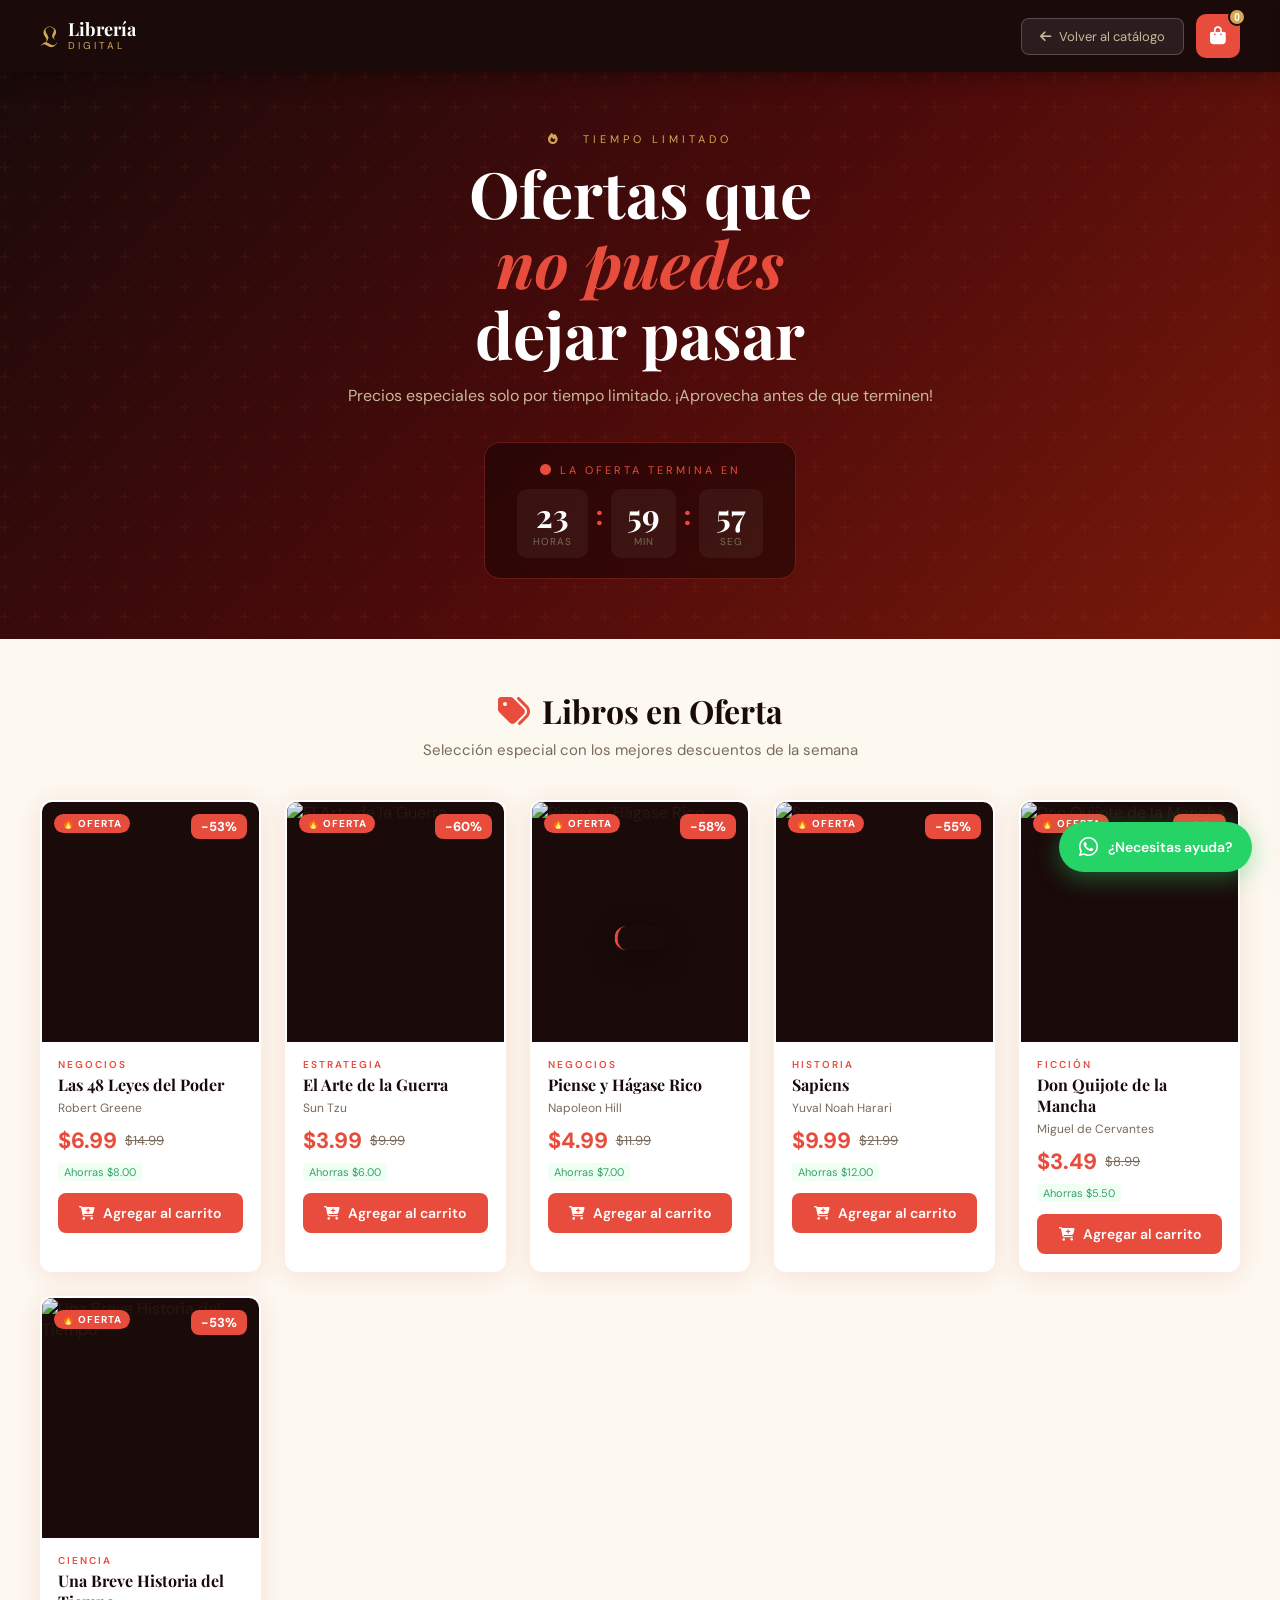
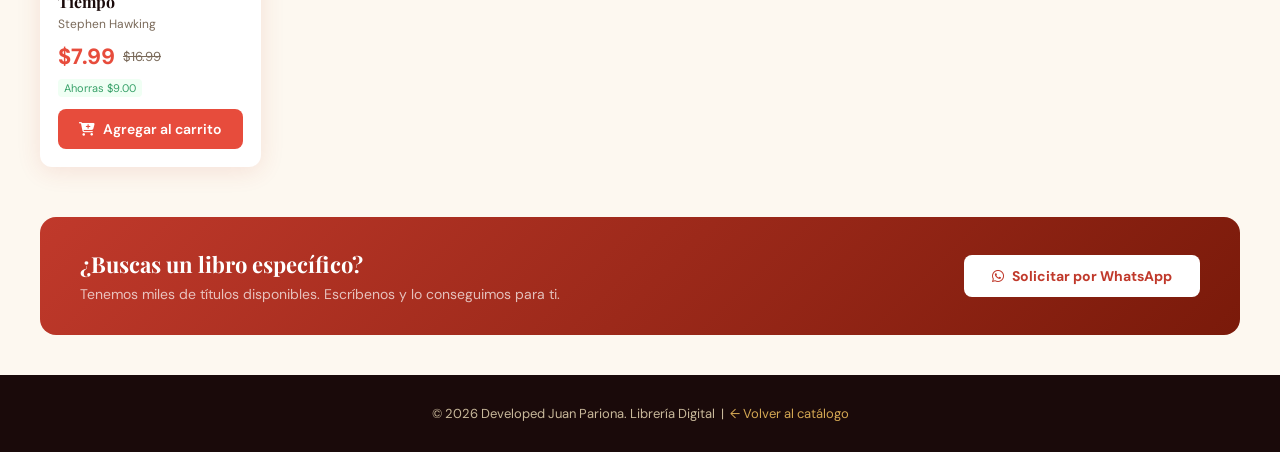
==== commit 4e669797: "Update ofertas.html" ====
--- a/ofertas.html
+++ b/ofertas.html
@@ -8,179 +8,463 @@
   <link href="https://fonts.googleapis.com/css2?family=Playfair+Display:ital,wght@0,400;0,700;1,400&family=DM+Sans:wght@300;400;500;600&display=swap" rel="stylesheet" />
   <style>
     :root {
-      --rojo: #c0392b; --rojo-vivo: #e74c3c; --rojo-claro: #fff5f5;
-      --dorado: #d4a853; --dark: #1a0a0a; --cream: #fdf8f0;
-      --text: #2c1810; --text-muted: #7a6a5a; --border: #e8ddd0;
-      --amber: #c8860a; --shadow: 0 4px 24px rgba(192,57,43,.12); --radius: 12px;
-    }
+      --rojo: #c0392b;
+      --rojo-vivo: #e74c3c;
+      --rojo-claro: #fff5f5;
+      --dorado: #d4a853;
+      --dark: #1a0a0a;
+      --cream: #fdf8f0;
+      --text: #2c1810;
+      --text-muted: #7a6a5a;
+      --border: #e8ddd0;
+      --amber: #c8860a;
+      --shadow: 0 4px 24px rgba(192,57,43,.12);
+      --radius: 12px;
+    }
+
     *, *::before, *::after { box-sizing: border-box; margin: 0; padding: 0; }
     html { scroll-behavior: smooth; }
     body { font-family: 'DM Sans', sans-serif; background: var(--cream); color: var(--text); }
 
-    header { background: var(--dark); padding: 14px 40px; display: flex; align-items: center; justify-content: space-between; position: sticky; top: 0; z-index: 100; box-shadow: 0 2px 20px rgba(0,0,0,.4); }
-    .logo { display: flex; align-items: center; gap: 10px; cursor: pointer; }
+    /* ===== HEADER ===== */
+    header {
+      background: var(--dark);
+      padding: 14px 40px;
+      display: flex;
+      align-items: center;
+      justify-content: space-between;
+      position: sticky;
+      top: 0;
+      z-index: 100;
+      box-shadow: 0 2px 20px rgba(0,0,0,.4);
+    }
+    .logo { display: flex; align-items: center; gap: 10px; text-decoration: none; cursor: pointer; }
     .logo-icon { font-size: 30px; color: var(--dorado); }
     .logo-main { font-family: 'Playfair Display', serif; font-size: 18px; color: white; font-weight: 700; display: block; line-height: 1.1; }
     .logo-sub { font-size: 10px; color: var(--dorado); letter-spacing: 3px; text-transform: uppercase; display: block; }
     .header-right { display: flex; align-items: center; gap: 12px; }
-    .back-btn { background: rgba(255,255,255,.08); border: 1px solid rgba(255,255,255,.2); color: #c8b89a; padding: 9px 18px; border-radius: 8px; cursor: pointer; font-family: 'DM Sans', sans-serif; font-size: 13px; display: flex; align-items: center; gap: 8px; transition: all .2s; }
+    .back-btn {
+      background: rgba(255,255,255,.08);
+      border: 1px solid rgba(255,255,255,.2);
+      color: #c8b89a;
+      padding: 9px 18px;
+      border-radius: 8px;
+      cursor: pointer;
+      font-family: 'DM Sans', sans-serif;
+      font-size: 13px;
+      display: flex; align-items: center; gap: 8px;
+      transition: all .2s;
+    }
     .back-btn:hover { background: rgba(255,255,255,.15); color: white; }
-    .cart-btn { position: relative; background: var(--rojo-vivo); border: none; color: white; width: 44px; height: 44px; border-radius: 10px; cursor: pointer; font-size: 18px; display: flex; align-items: center; justify-content: center; transition: all .2s; }
+    .cart-btn {
+      position: relative;
+      background: var(--rojo-vivo);
+      border: none; color: white;
+      width: 44px; height: 44px;
+      border-radius: 10px; cursor: pointer;
+      font-size: 18px;
+      display: flex; align-items: center; justify-content: center;
+      transition: all .2s;
+    }
     .cart-btn:hover { background: #c0392b; transform: scale(1.05); }
-    .cart-badge { position: absolute; top: -6px; right: -6px; background: var(--dorado); color: white; font-size: 10px; font-weight: 700; width: 18px; height: 18px; border-radius: 50%; display: flex; align-items: center; justify-content: center; border: 2px solid var(--dark); }
-
-    .oferta-hero { background: linear-gradient(135deg, #1a0a0a 0%, #4a0a0a 50%, #7a1a0a 100%); padding: 60px 40px; text-align: center; position: relative; overflow: hidden; }
-    .oferta-hero::before { content: ''; position: absolute; inset: 0; background: url("data:image/svg+xml,%3Csvg width='60' height='60' viewBox='0 0 60 60' xmlns='http://www.w3.org/2000/svg'%3E%3Cg fill='none'%3E%3Cg fill='%23e74c3c' fill-opacity='0.06'%3E%3Cpath d='M36 34v-4h-2v4h-4v2h4v4h2v-4h4v-2h-4zm0-30V0h-2v4h-4v2h4v4h2V6h4V4h-4zM6 34v-4H4v4H0v2h4v4h2v-4h4v-2H6zM6 4V0H4v4H0v2h4v4h2V6h4V4H6z'/%3E%3C/g%3E%3C/g%3E%3C/svg%3E"); }
-    .hero-eyebrow { font-size: 11px; letter-spacing: 4px; text-transform: uppercase; color: var(--dorado); margin-bottom: 12px; position: relative; }
-    .hero-titulo { font-family: 'Playfair Display', serif; font-size: clamp(36px, 6vw, 64px); color: white; line-height: 1.1; margin-bottom: 16px; position: relative; }
+    .cart-badge {
+      position: absolute; top: -6px; right: -6px;
+      background: var(--dorado); color: white;
+      font-size: 10px; font-weight: 700;
+      width: 18px; height: 18px; border-radius: 50%;
+      display: flex; align-items: center; justify-content: center;
+      border: 2px solid var(--dark);
+    }
+
+    /* ===== HERO OFERTAS ===== */
+    .oferta-hero {
+      background: linear-gradient(135deg, #1a0a0a 0%, #4a0a0a 50%, #7a1a0a 100%);
+      padding: 60px 40px;
+      text-align: center;
+      position: relative;
+      overflow: hidden;
+    }
+    .oferta-hero::before {
+      content: '';
+      position: absolute; inset: 0;
+      background: url("data:image/svg+xml,%3Csvg width='60' height='60' viewBox='0 0 60 60' xmlns='http://www.w3.org/2000/svg'%3E%3Cg fill='none'%3E%3Cg fill='%23e74c3c' fill-opacity='0.06'%3E%3Cpath d='M36 34v-4h-2v4h-4v2h4v4h2v-4h4v-2h-4zm0-30V0h-2v4h-4v2h4v4h2V6h4V4h-4zM6 34v-4H4v4H0v2h4v4h2v-4h4v-2H6zM6 4V0H4v4H0v2h4v4h2V6h4V4H6z'/%3E%3C/g%3E%3C/g%3E%3C/svg%3E");
+    }
+    .hero-eyebrow {
+      font-size: 11px; letter-spacing: 4px;
+      text-transform: uppercase; color: var(--dorado);
+      margin-bottom: 12px; position: relative;
+    }
+    .hero-titulo {
+      font-family: 'Playfair Display', serif;
+      font-size: clamp(36px, 6vw, 64px);
+      color: white; line-height: 1.1;
+      margin-bottom: 16px; position: relative;
+    }
     .hero-titulo em { color: var(--rojo-vivo); font-style: italic; }
-    .hero-sub { color: #c8b89a; font-size: 16px; margin-bottom: 36px; position: relative; }
-
-    .countdown-wrap { display: inline-flex; flex-direction: column; align-items: center; background: rgba(0,0,0,.4); border: 1px solid rgba(231,76,60,.3); border-radius: 16px; padding: 20px 32px; position: relative; backdrop-filter: blur(8px); }
-    .countdown-label { font-size: 11px; letter-spacing: 3px; text-transform: uppercase; color: var(--rojo-vivo); margin-bottom: 12px; display: flex; align-items: center; gap: 6px; }
+    .hero-sub {
+      color: #c8b89a; font-size: 16px;
+      margin-bottom: 36px; position: relative;
+    }
+
+    /* COUNTDOWN */
+    .countdown-wrap {
+      display: inline-flex;
+      flex-direction: column;
+      align-items: center;
+      background: rgba(0,0,0,.4);
+      border: 1px solid rgba(231,76,60,.3);
+      border-radius: 16px;
+      padding: 20px 32px;
+      position: relative;
+      backdrop-filter: blur(8px);
+    }
+    .countdown-label {
+      font-size: 11px; letter-spacing: 3px;
+      text-transform: uppercase; color: var(--rojo-vivo);
+      margin-bottom: 12px;
+      display: flex; align-items: center; gap: 6px;
+    }
     .countdown-label i { animation: blink 1s infinite; }
     @keyframes blink { 0%,100%{opacity:1} 50%{opacity:.3} }
-    .countdown { display: flex; align-items: center; gap: 8px; }
-    .cd-unit { display: flex; flex-direction: column; align-items: center; background: rgba(255,255,255,.05); border-radius: 10px; padding: 10px 16px; min-width: 64px; }
-    .cd-num { font-family: 'Playfair Display', serif; font-size: 32px; font-weight: 700; color: white; line-height: 1; }
+
+    .countdown {
+      display: flex; align-items: center; gap: 8px;
+    }
+    .cd-unit {
+      display: flex; flex-direction: column; align-items: center;
+      background: rgba(255,255,255,.05);
+      border-radius: 10px;
+      padding: 10px 16px;
+      min-width: 64px;
+    }
+    .cd-num {
+      font-family: 'Playfair Display', serif;
+      font-size: 32px; font-weight: 700;
+      color: white; line-height: 1;
+    }
     .cd-lbl { font-size: 10px; color: #7a6a5a; letter-spacing: 1px; text-transform: uppercase; margin-top: 4px; }
     .cd-sep { font-size: 28px; color: var(--rojo-vivo); font-weight: 700; margin-bottom: 16px; }
-    .sin-oferta { display: inline-block; background: rgba(0,0,0,.4); border: 1px solid rgba(255,255,255,.12); border-radius: 16px; padding: 18px 32px; color: #c8b89a; font-size: 14px; position: relative; }
-
-    .oferta-badge { background: var(--rojo-vivo); color: white; font-size: 10px; font-weight: 700; padding: 3px 8px; border-radius: 20px; letter-spacing: 1px; text-transform: uppercase; position: absolute; top: 12px; left: 12px; z-index: 2; animation: pulseRed 2s infinite; }
-    @keyframes pulseRed { 0%,100%{box-shadow:0 0 0 0 rgba(231,76,60,.4)} 50%{box-shadow:0 0 0 8px rgba(231,76,60,0)} }
-
+
+    /* ===== BADGE OFERTA ===== */
+    .oferta-badge {
+      background: var(--rojo-vivo);
+      color: white;
+      font-size: 10px; font-weight: 700;
+      padding: 3px 8px; border-radius: 20px;
+      letter-spacing: 1px; text-transform: uppercase;
+      position: absolute; top: 12px; left: 12px;
+      z-index: 2;
+      animation: pulseRed 2s infinite;
+    }
+    @keyframes pulseRed {
+      0%,100% { box-shadow: 0 0 0 0 rgba(231,76,60,.4); }
+      50% { box-shadow: 0 0 0 8px rgba(231,76,60,0); }
+    }
+
+    /* ===== GRID OFERTAS ===== */
     .ofertas-section { padding: 50px 40px; }
     .section-header { text-align: center; margin-bottom: 40px; }
-    .section-header h2 { font-family: 'Playfair Display', serif; font-size: 32px; color: var(--dark); display: flex; align-items: center; justify-content: center; gap: 12px; }
+    .section-header h2 {
+      font-family: 'Playfair Display', serif;
+      font-size: 32px; color: var(--dark);
+      display: flex; align-items: center; justify-content: center; gap: 12px;
+    }
     .section-header h2 i { color: var(--rojo-vivo); }
     .section-header p { color: var(--text-muted); margin-top: 8px; font-size: 15px; }
-    .grid-ofertas { display: grid; grid-template-columns: repeat(auto-fill, minmax(220px, 1fr)); gap: 24px; }
-
-    .oferta-card { background: white; border-radius: var(--radius); overflow: hidden; box-shadow: var(--shadow); transition: transform .3s, box-shadow .3s; position: relative; border: 2px solid transparent; }
-    .oferta-card:hover { transform: translateY(-6px); box-shadow: 0 16px 48px rgba(192,57,43,.2); border-color: rgba(231,76,60,.2); }
-    .oferta-img-wrap { position: relative; height: 240px; background: #1a0a0a; overflow: hidden; }
-    .oferta-img-wrap img { width: 100%; height: 100%; object-fit: cover; transition: transform .4s; filter: brightness(.95); }
+
+    .grid-ofertas {
+      display: grid;
+      grid-template-columns: repeat(auto-fill, minmax(220px, 1fr));
+      gap: 24px;
+    }
+
+    .oferta-card {
+      background: white;
+      border-radius: var(--radius);
+      overflow: hidden;
+      box-shadow: var(--shadow);
+      transition: transform .3s, box-shadow .3s;
+      position: relative;
+      border: 2px solid transparent;
+    }
+    .oferta-card:hover {
+      transform: translateY(-6px);
+      box-shadow: 0 16px 48px rgba(192,57,43,.2);
+      border-color: rgba(231,76,60,.2);
+    }
+
+    .oferta-img-wrap {
+      position: relative; height: 240px;
+      background: #1a0a0a; overflow: hidden;
+    }
+    .oferta-img-wrap img {
+      width: 100%; height: 100%; object-fit: cover;
+      transition: transform .4s; filter: brightness(.95);
+    }
     .oferta-card:hover .oferta-img-wrap img { transform: scale(1.06); filter: brightness(1); }
-    .descuento-tag { position: absolute; top: 12px; right: 12px; background: var(--rojo-vivo); color: white; font-size: 13px; font-weight: 800; padding: 4px 10px; border-radius: 8px; z-index: 2; }
+
+    .descuento-tag {
+      position: absolute; top: 12px; right: 12px;
+      background: var(--rojo-vivo); color: white;
+      font-size: 13px; font-weight: 800;
+      padding: 4px 10px; border-radius: 8px;
+      z-index: 2;
+    }
+
     .oferta-info { padding: 16px; }
-    .oferta-cat { font-size: 10px; letter-spacing: 2px; text-transform: uppercase; color: var(--rojo-vivo); font-weight: 600; margin-bottom: 4px; }
-    .oferta-titulo { font-family: 'Playfair Display', serif; font-size: 16px; color: var(--dark); line-height: 1.3; margin-bottom: 4px; }
+    .oferta-cat {
+      font-size: 10px; letter-spacing: 2px;
+      text-transform: uppercase; color: var(--rojo-vivo);
+      font-weight: 600; margin-bottom: 4px;
+    }
+    .oferta-titulo {
+      font-family: 'Playfair Display', serif;
+      font-size: 16px; color: var(--dark);
+      line-height: 1.3; margin-bottom: 4px;
+    }
     .oferta-autor { font-size: 12px; color: var(--text-muted); margin-bottom: 10px; }
-    .oferta-precios { display: flex; align-items: center; gap: 8px; flex-wrap: wrap; margin-bottom: 12px; }
+    .oferta-precios {
+      display: flex; align-items: center; gap: 8px;
+      flex-wrap: wrap; margin-bottom: 12px;
+    }
     .precio-oferta { font-size: 22px; font-weight: 800; color: var(--rojo-vivo); }
-    .precio-antes { font-size: 13px; color: var(--text-muted); text-decoration: line-through; }
-    .precio-ahorro { font-size: 11px; color: #38a169; background: #f0fff4; padding: 2px 6px; border-radius: 4px; }
-    .btn-oferta { width: 100%; background: var(--rojo-vivo); color: white; border: none; padding: 11px; border-radius: 8px; font-size: 14px; font-family: 'DM Sans', sans-serif; font-weight: 600; cursor: pointer; display: flex; align-items: center; justify-content: center; gap: 8px; transition: all .2s; }
+    .precio-antes {
+      font-size: 13px; color: var(--text-muted);
+      text-decoration: line-through;
+    }
+    .precio-ahorro {
+      font-size: 11px; color: #38a169;
+      background: #f0fff4; padding: 2px 6px;
+      border-radius: 4px;
+    }
+
+    .btn-oferta {
+      width: 100%;
+      background: var(--rojo-vivo);
+      color: white; border: none;
+      padding: 11px; border-radius: 8px;
+      font-size: 14px; font-family: 'DM Sans', sans-serif;
+      font-weight: 600; cursor: pointer;
+      display: flex; align-items: center; justify-content: center; gap: 8px;
+      transition: all .2s;
+    }
     .btn-oferta:hover { background: #c0392b; transform: translateY(-1px); }
     .btn-oferta.added { background: #38a169; }
 
-    .oferta-banner { background: linear-gradient(135deg, var(--rojo) 0%, #7a1a0a 100%); margin: 0 40px 40px; border-radius: 16px; padding: 32px 40px; display: flex; align-items: center; justify-content: space-between; gap: 24px; flex-wrap: wrap; }
-    .oferta-banner-text h3 { font-family: 'Playfair Display', serif; font-size: 22px; color: white; margin-bottom: 6px; }
+    /* BANNER INFERIOR */
+    .oferta-banner {
+      background: linear-gradient(135deg, var(--rojo) 0%, #7a1a0a 100%);
+      margin: 0 40px 40px;
+      border-radius: 16px;
+      padding: 32px 40px;
+      display: flex;
+      align-items: center;
+      justify-content: space-between;
+      gap: 24px;
+      flex-wrap: wrap;
+    }
+    .oferta-banner-text h3 {
+      font-family: 'Playfair Display', serif;
+      font-size: 22px; color: white; margin-bottom: 6px;
+    }
     .oferta-banner-text p { color: rgba(255,255,255,.7); font-size: 14px; }
-    .btn-banner { background: white; color: var(--rojo); border: none; padding: 12px 28px; border-radius: 8px; font-family: 'DM Sans', sans-serif; font-weight: 700; font-size: 14px; cursor: pointer; white-space: nowrap; transition: all .2s; display: flex; align-items: center; gap: 8px; }
+    .btn-banner {
+      background: white; color: var(--rojo);
+      border: none; padding: 12px 28px;
+      border-radius: 8px; font-family: 'DM Sans', sans-serif;
+      font-weight: 700; font-size: 14px; cursor: pointer;
+      white-space: nowrap; transition: all .2s;
+      display: flex; align-items: center; gap: 8px;
+    }
     .btn-banner:hover { background: var(--cream); transform: translateY(-2px); }
 
-    .cart-overlay { position: fixed; inset: 0; background: rgba(0,0,0,.5); z-index: 200; opacity: 0; pointer-events: none; transition: opacity .3s; }
+    /* ===== CARRITO LATERAL ===== */
+    .cart-overlay {
+      position: fixed; inset: 0;
+      background: rgba(0,0,0,.5); z-index: 200;
+      opacity: 0; pointer-events: none; transition: opacity .3s;
+    }
     .cart-overlay.active { opacity: 1; pointer-events: all; }
-    .carrito-panel { position: fixed; top: 0; right: 0; width: 400px; max-width: 100vw; height: 100vh; background: white; z-index: 201; transform: translateX(110%); transition: transform .35s cubic-bezier(.4,0,.2,1); display: flex; flex-direction: column; box-shadow: -8px 0 40px rgba(0,0,0,.15); }
+
+    .carrito-panel {
+      position: fixed; top: 0; right: 0;
+      width: 400px; max-width: 100vw; height: 100vh;
+      background: white; z-index: 201;
+      transform: translateX(110%);
+      transition: transform .35s cubic-bezier(.4,0,.2,1);
+      display: flex; flex-direction: column;
+      box-shadow: -8px 0 40px rgba(0,0,0,.15);
+    }
     .carrito-panel.open { transform: translateX(0); }
-    .carrito-header { padding: 20px 24px; display: flex; align-items: center; justify-content: space-between; border-bottom: 1px solid #e8ddd0; background: var(--dark); color: white; }
-    .carrito-header h3 { font-family: 'Playfair Display', serif; font-size: 18px; display: flex; align-items: center; gap: 10px; }
+
+    .carrito-header {
+      padding: 20px 24px;
+      display: flex; align-items: center; justify-content: space-between;
+      border-bottom: 1px solid #e8ddd0;
+      background: var(--dark); color: white;
+    }
+    .carrito-header h3 {
+      font-family: 'Playfair Display', serif;
+      font-size: 18px; display: flex; align-items: center; gap: 10px;
+    }
     .carrito-header h3 i { color: var(--rojo-vivo); }
-    .close-cart { background: none; border: none; color: #c8b89a; font-size: 18px; cursor: pointer; padding: 4px 8px; border-radius: 6px; transition: all .2s; }
+    .close-cart {
+      background: none; border: none; color: #c8b89a;
+      font-size: 18px; cursor: pointer; padding: 4px 8px;
+      border-radius: 6px; transition: all .2s;
+    }
     .close-cart:hover { color: white; background: rgba(255,255,255,.1); }
+
     .carrito-items { flex: 1; overflow-y: auto; padding: 16px; }
-    .carrito-vacio { text-align: center; padding: 60px 20px; color: #7a6a5a; }
+    .carrito-vacio {
+      text-align: center; padding: 60px 20px; color: #7a6a5a;
+    }
     .carrito-vacio i { font-size: 48px; color: #e8ddd0; margin-bottom: 16px; display: block; }
     .carrito-vacio p { font-family: 'Playfair Display', serif; font-size: 18px; margin-bottom: 6px; color: var(--text); }
-    .cart-item { display: flex; gap: 12px; padding: 14px 0; border-bottom: 1px solid #e8ddd0; animation: fadeIn .25s ease; }
+
+    .cart-item {
+      display: flex; gap: 12px;
+      padding: 14px 0; border-bottom: 1px solid #e8ddd0;
+      animation: fadeIn .25s ease;
+    }
     @keyframes fadeIn { from{opacity:0;transform:translateY(8px)} to{opacity:1;transform:translateY(0)} }
     .cart-item-img { width: 60px; height: 80px; object-fit: cover; border-radius: 6px; flex-shrink: 0; }
     .cart-item-info { flex: 1; }
     .cart-item-titulo { font-family: 'Playfair Display', serif; font-size: 14px; margin-bottom: 4px; line-height: 1.3; }
     .cart-item-precio { color: var(--rojo-vivo); font-weight: 700; font-size: 15px; }
     .cart-item-controls { display: flex; align-items: center; gap: 8px; margin-top: 8px; }
-    .qty-btn { width: 26px; height: 26px; border-radius: 6px; border: 2px solid #e8ddd0; background: white; cursor: pointer; font-size: 14px; display: flex; align-items: center; justify-content: center; transition: all .15s; color: var(--text); }
+    .qty-btn {
+      width: 26px; height: 26px; border-radius: 6px;
+      border: 2px solid #e8ddd0; background: white;
+      cursor: pointer; font-size: 14px;
+      display: flex; align-items: center; justify-content: center;
+      transition: all .15s; color: var(--text);
+    }
     .qty-btn:hover { border-color: var(--rojo-vivo); color: var(--rojo-vivo); }
     .qty-num { font-weight: 700; min-width: 20px; text-align: center; font-size: 14px; }
-    .remove-btn { margin-left: auto; background: none; border: none; color: #e53e3e; cursor: pointer; font-size: 13px; padding: 4px; border-radius: 4px; transition: background .15s; }
+    .remove-btn {
+      margin-left: auto; background: none; border: none;
+      color: #e53e3e; cursor: pointer; font-size: 13px;
+      padding: 4px; border-radius: 4px; transition: background .15s;
+    }
     .remove-btn:hover { background: #fff5f5; }
-    .carrito-footer { padding: 20px 24px; border-top: 2px solid #e8ddd0; background: #faf7f2; }
-    .subtotal-row { display: flex; justify-content: space-between; font-size: 14px; margin-bottom: 8px; color: #7a6a5a; }
-    .total-row { font-size: 18px; font-weight: 700; color: var(--dark); margin-top: 10px; padding-top: 10px; border-top: 1px solid #e8ddd0; }
-    .btn-checkout { width: 100%; background: var(--rojo-vivo); color: white; border: none; padding: 14px; border-radius: 10px; font-size: 15px; font-family: 'DM Sans', sans-serif; font-weight: 600; cursor: pointer; margin-top: 16px; display: flex; align-items: center; justify-content: center; gap: 10px; transition: background .2s; }
+
+    .carrito-footer {
+      padding: 20px 24px; border-top: 2px solid #e8ddd0;
+      background: #faf7f2;
+    }
+    .subtotal-row {
+      display: flex; justify-content: space-between;
+      font-size: 14px; margin-bottom: 8px; color: #7a6a5a;
+    }
+    .total-row {
+      font-size: 18px; font-weight: 700; color: var(--dark);
+      margin-top: 10px; padding-top: 10px; border-top: 1px solid #e8ddd0;
+    }
+    .btn-checkout {
+      width: 100%; background: var(--rojo-vivo);
+      color: white; border: none; padding: 14px;
+      border-radius: 10px; font-size: 15px;
+      font-family: 'DM Sans', sans-serif; font-weight: 600;
+      cursor: pointer; margin-top: 16px;
+      display: flex; align-items: center; justify-content: center; gap: 10px;
+      transition: background .2s;
+    }
     .btn-checkout:hover { background: #c0392b; }
-    .btn-vaciar { width: 100%; background: transparent; color: #e53e3e; border: 1px solid #fed7d7; padding: 10px; border-radius: 8px; font-size: 13px; font-family: 'DM Sans', sans-serif; cursor: pointer; margin-top: 8px; transition: background .2s; }
+    .btn-vaciar {
+      width: 100%; background: transparent; color: #e53e3e;
+      border: 1px solid #fed7d7; padding: 10px; border-radius: 8px;
+      font-size: 13px; font-family: 'DM Sans', sans-serif;
+      cursor: pointer; margin-top: 8px; transition: background .2s;
+    }
     .btn-vaciar:hover { background: #fff5f5; }
 
-    .modal-overlay { position: fixed; inset: 0; background: rgba(0,0,0,.6); z-index: 300; opacity: 0; pointer-events: none; transition: opacity .3s; backdrop-filter: blur(3px); }
+    /* ===== CHECKOUT MODAL ===== */
+    .modal-overlay {
+      position: fixed; inset: 0;
+      background: rgba(0,0,0,.6); z-index: 300;
+      opacity: 0; pointer-events: none; transition: opacity .3s;
+      backdrop-filter: blur(3px);
+    }
     .modal-overlay.active { opacity: 1; pointer-events: all; }
-    .modal { position: fixed; top: 50%; left: 50%; transform: translate(-50%, -60%); width: 440px; max-width: 95vw; background: white; border-radius: 16px; z-index: 301; opacity: 0; pointer-events: none; transition: all .35s cubic-bezier(.4,0,.2,1); box-shadow: 0 24px 80px rgba(0,0,0,.25); }
+    .modal {
+      position: fixed; top: 50%; left: 50%;
+      transform: translate(-50%, -60%);
+      width: 440px; max-width: 95vw;
+      background: white; border-radius: 16px;
+      z-index: 301; opacity: 0; pointer-events: none;
+      transition: all .35s cubic-bezier(.4,0,.2,1);
+      box-shadow: 0 24px 80px rgba(0,0,0,.25);
+    }
     .modal.open { opacity: 1; pointer-events: all; transform: translate(-50%,-50%); }
-    .modal-header { padding: 20px 24px; background: var(--dark); border-radius: 16px 16px 0 0; display: flex; align-items: center; justify-content: space-between; color: white; }
+    .modal-header {
+      padding: 20px 24px; background: var(--dark);
+      border-radius: 16px 16px 0 0;
+      display: flex; align-items: center; justify-content: space-between;
+      color: white;
+    }
     .modal-header h3 { font-family: 'Playfair Display', serif; font-size: 17px; display: flex; align-items: center; gap: 10px; }
-    .modal-close { background: rgba(255,255,255,.1); border: none; color: #c8b89a; width: 30px; height: 30px; border-radius: 6px; cursor: pointer; font-size: 14px; display: flex; align-items: center; justify-content: center; transition: all .2s; }
+    .modal-close {
+      background: rgba(255,255,255,.1); border: none; color: #c8b89a;
+      width: 30px; height: 30px; border-radius: 6px; cursor: pointer; font-size: 14px;
+      display: flex; align-items: center; justify-content: center; transition: all .2s;
+    }
     .modal-close:hover { background: rgba(255,255,255,.2); color: white; }
     .modal-body { padding: 24px; }
     .field-group { display: flex; flex-direction: column; gap: 6px; flex: 1; }
     .field-group label { font-size: 12px; font-weight: 600; color: #7a6a5a; letter-spacing: .5px; text-transform: uppercase; }
-    .field-group input { padding: 10px 14px; border: 2px solid #e8ddd0; border-radius: 8px; font-family: 'DM Sans', sans-serif; font-size: 14px; color: var(--text); transition: border .2s; }
+    .field-group input {
+      padding: 10px 14px; border: 2px solid #e8ddd0;
+      border-radius: 8px; font-family: 'DM Sans', sans-serif;
+      font-size: 14px; color: var(--text); transition: border .2s;
+    }
     .field-group input:focus { outline: none; border-color: var(--rojo-vivo); }
     .field-group input.error { border-color: #e53e3e; }
-    .checkout-resumen { background: #faf7f2; border: 1px solid #e8ddd0; border-radius: 10px; padding: 14px 16px; margin-top: 16px; font-size: 13px; }
+    .checkout-resumen {
+      background: #faf7f2; border: 1px solid #e8ddd0;
+      border-radius: 10px; padding: 14px 16px; margin-top: 16px; font-size: 13px;
+    }
     .checkout-resumen-titulo { font-weight: 700; color: var(--dark); margin-bottom: 8px; font-family: 'Playfair Display', serif; font-size: 14px; }
     .checkout-resumen-item { display: flex; justify-content: space-between; padding: 4px 0; border-bottom: 1px dashed #e8ddd0; color: var(--text); }
     .checkout-resumen-item:last-of-type { border-bottom: none; }
     .checkout-resumen-total { display: flex; justify-content: space-between; font-weight: 700; font-size: 15px; color: var(--dark); margin-top: 8px; padding-top: 8px; border-top: 2px solid #e8ddd0; }
-    .btn-whatsapp { width: 100%; background: #25d366; color: white; border: none; padding: 14px; border-radius: 10px; font-size: 16px; font-family: 'DM Sans', sans-serif; font-weight: 700; cursor: pointer; margin-top: 18px; display: flex; align-items: center; justify-content: center; gap: 10px; transition: background .2s, transform .15s; }
+    .btn-whatsapp {
+      width: 100%; background: #25d366; color: white; border: none;
+      padding: 14px; border-radius: 10px; font-size: 16px;
+      font-family: 'DM Sans', sans-serif; font-weight: 700; cursor: pointer;
+      margin-top: 18px; display: flex; align-items: center; justify-content: center; gap: 10px;
+      transition: background .2s, transform .15s;
+    }
     .btn-whatsapp:hover { background: #1ebe5a; transform: translateY(-2px); }
 
-    /* CONFIRMACIÓN */
-    .confirm-modal { width: 460px; max-width: 95vw; overflow: hidden; max-height: 90vh; overflow-y: auto; }
-    .confirm-inner { padding: 36px 32px; text-align: center; }
-    .confirm-icono { font-size: 52px; margin-bottom: 12px; }
-    .confirm-titulo { font-family: 'Playfair Display', serif; font-size: 26px; color: var(--dark); margin-bottom: 10px; }
-    .confirm-sub { font-size: 14px; color: var(--text-muted); line-height: 1.6; margin-bottom: 20px; }
-    .confirm-num { background: #f0fff4; border: 1px solid #c6f6d5; border-radius: 10px; padding: 10px 18px; display: flex; justify-content: space-between; align-items: center; margin-bottom: 16px; font-size: 13px; color: #38a169; }
-    .confirm-num strong { font-size: 15px; color: #276749; }
-    .confirm-items { text-align: left; margin-bottom: 14px; border: 1px solid #e8ddd0; border-radius: 10px; overflow: hidden; }
-    .confirm-item { display: flex; align-items: center; gap: 12px; padding: 10px 14px; border-bottom: 1px solid #e8ddd0; }
-    .confirm-item:last-child { border-bottom: none; }
-    .confirm-item img { width: 40px; height: 52px; object-fit: cover; border-radius: 4px; flex-shrink: 0; }
-    .confirm-item-titulo { font-family: 'Playfair Display', serif; font-size: 13px; color: var(--dark); }
-    .confirm-item-sub { font-size: 12px; color: var(--text-muted); margin-top: 2px; }
-    .confirm-total { display: flex; justify-content: space-between; font-size: 16px; font-weight: 700; color: var(--dark); background: var(--cream); border-radius: 10px; padding: 12px 16px; margin-bottom: 10px; }
-    .confirm-fecha { font-size: 12px; color: var(--text-muted); margin-bottom: 20px; }
-    .confirm-acciones { display: flex; gap: 10px; }
-    .confirm-btn-wa { flex: 1; background: #25d366; color: white; border: none; padding: 13px; border-radius: 10px; font-size: 14px; font-family: 'DM Sans', sans-serif; font-weight: 700; cursor: pointer; display: flex; align-items: center; justify-content: center; gap: 8px; transition: background .2s; }
-    .confirm-btn-wa:hover { background: #1ebe5a; }
-    .confirm-btn-seguir { flex: 1; background: white; color: var(--dark); border: 2px solid #e8ddd0; padding: 13px; border-radius: 10px; font-size: 14px; font-family: 'DM Sans', sans-serif; font-weight: 600; cursor: pointer; transition: all .2s; }
-    .confirm-btn-seguir:hover { border-color: var(--rojo-vivo); color: var(--rojo-vivo); }
-
-    .toast { position: fixed; bottom: 30px; left: 50%; transform: translateX(-50%) translateY(80px); background: var(--dark); color: white; padding: 12px 24px; border-radius: 30px; font-size: 14px; box-shadow: 0 8px 30px rgba(0,0,0,.25); z-index: 400; transition: transform .3s cubic-bezier(.4,0,.2,1); display: flex; align-items: center; gap: 8px; white-space: nowrap; border-left: 3px solid var(--rojo-vivo); }
+    /* TOAST */
+    .toast {
+      position: fixed; bottom: 30px; left: 50%;
+      transform: translateX(-50%) translateY(80px);
+      background: var(--dark); color: white;
+      padding: 12px 24px; border-radius: 30px; font-size: 14px;
+      box-shadow: 0 8px 30px rgba(0,0,0,.25); z-index: 400;
+      transition: transform .3s cubic-bezier(.4,0,.2,1);
+      display: flex; align-items: center; gap: 8px;
+      white-space: nowrap; border-left: 3px solid var(--rojo-vivo);
+    }
     .toast.show { transform: translateX(-50%) translateY(0); }
 
-    /* HELP */
-    .help-bubble { position: fixed; bottom: 28px; right: 28px; background: #25d366; color: white; border-radius: 50px; padding: 14px 20px; display: flex; align-items: center; gap: 10px; cursor: pointer; z-index: 150; box-shadow: 0 6px 24px rgba(37,211,102,.4); transition: all .3s; font-family: 'DM Sans', sans-serif; font-weight: 600; font-size: 14px; user-select: none; }
+    /* HELP BUBBLE */
+    .help-bubble {
+      position: fixed; bottom: 28px; right: 28px;
+      background: #25d366; color: white;
+      border-radius: 50px; padding: 14px 20px;
+      display: flex; align-items: center; gap: 10px;
+      cursor: pointer; z-index: 150;
+      box-shadow: 0 6px 24px rgba(37,211,102,.4);
+      transition: all .3s; font-family: 'DM Sans', sans-serif;
+      font-weight: 600; font-size: 14px;
+    }
     .help-bubble:hover { background: #1ebe5a; transform: translateY(-3px); }
     .help-bubble i { font-size: 22px; }
-    .help-menu { position: fixed; bottom: 90px; right: 28px; width: 320px; background: white; border-radius: 16px; box-shadow: 0 12px 50px rgba(0,0,0,.18); z-index: 149; opacity: 0; pointer-events: none; transform: translateY(16px) scale(.97); transition: all .3s cubic-bezier(.4,0,.2,1); overflow: hidden; }
-    .help-menu.open { opacity: 1; pointer-events: all; transform: translateY(0) scale(1); }
-    .help-menu-header { background: var(--dark); padding: 16px 18px; display: flex; align-items: center; gap: 12px; color: white; }
-    .help-menu-title { font-weight: 700; font-size: 14px; margin: 0; }
-    .help-menu-sub { font-size: 11px; color: #7a6a5a; margin: 2px 0 0; }
-    .help-opciones { padding: 8px 0; }
-    .help-opcion { width: 100%; background: none; border: none; padding: 12px 18px; display: flex; align-items: center; gap: 12px; cursor: pointer; text-align: left; transition: background .15s; font-family: 'DM Sans', sans-serif; border-bottom: 1px solid #e8ddd0; }
-    .help-opcion:last-child { border-bottom: none; }
-    .help-opcion:hover { background: #faf7f2; }
-    .help-opcion-icon { font-size: 22px; flex-shrink: 0; }
-    .help-opcion div { flex: 1; }
-    .help-opcion strong { font-size: 13px; color: var(--dark); display: block; margin-bottom: 2px; }
-    .help-opcion p { font-size: 11px; color: var(--text-muted); margin: 0; }
-    .help-opcion .fa-chevron-right { color: #e8ddd0; font-size: 11px; flex-shrink: 0; transition: color .15s; }
-    .help-opcion:hover .fa-chevron-right { color: var(--amber); }
-
+
+    /* FOOTER */
     footer { background: var(--dark); color: #c8b89a; padding: 30px 40px; text-align: center; }
     footer p { font-size: 13px; }
     footer a { color: var(--dorado); text-decoration: none; }
@@ -192,17 +476,19 @@
       .ofertas-section { padding: 30px 20px; }
       .oferta-banner { margin: 0 20px 30px; padding: 24px; }
       .carrito-panel { width: 100vw; }
-      .help-menu { right: 16px; width: calc(100vw - 32px); }
-      .help-bubble { bottom: 16px; right: 16px; }
     }
   </style>
 </head>
 <body>
 
+  <!-- HEADER -->
   <header>
     <div class="logo" onclick="window.location.href='index.html'">
       <span class="logo-icon">𝔏</span>
-      <div><span class="logo-main">Librería</span><span class="logo-sub">Digital</span></div>
+      <div>
+        <span class="logo-main">Librería</span>
+        <span class="logo-sub">Digital</span>
+      </div>
     </div>
     <div class="header-right">
       <button class="back-btn" onclick="window.location.href='index.html'">
@@ -215,14 +501,25 @@
     </div>
   </header>
 
+  <!-- HERO -->
   <section class="oferta-hero">
     <p class="hero-eyebrow"><i class="fa fa-fire"></i> &nbsp; Tiempo limitado</p>
     <h1 class="hero-titulo">Ofertas que<br /><em>no puedes</em><br />dejar pasar</h1>
     <p class="hero-sub">Precios especiales solo por tiempo limitado. ¡Aprovecha antes de que terminen!</p>
-    <!-- PUNTO 2: countdown dinámico controlado desde admin -->
-    <div id="countdown-container"></div>
+
+    <div class="countdown-wrap">
+      <p class="countdown-label"><i class="fa fa-circle"></i> La oferta termina en</p>
+      <div class="countdown">
+        <div class="cd-unit"><span class="cd-num" id="cd-h">00</span><span class="cd-lbl">Horas</span></div>
+        <span class="cd-sep">:</span>
+        <div class="cd-unit"><span class="cd-num" id="cd-m">00</span><span class="cd-lbl">Min</span></div>
+        <span class="cd-sep">:</span>
+        <div class="cd-unit"><span class="cd-num" id="cd-s">00</span><span class="cd-lbl">Seg</span></div>
+      </div>
+    </div>
   </section>
 
+  <!-- GRID OFERTAS -->
   <section class="ofertas-section">
     <div class="section-header">
       <h2><i class="fa fa-tags"></i> Libros en Oferta</h2>
@@ -231,16 +528,18 @@
     <div class="grid-ofertas" id="grid-ofertas"></div>
   </section>
 
+  <!-- BANNER FINAL -->
   <div class="oferta-banner">
     <div class="oferta-banner-text">
       <h3>¿Buscas un libro específico?</h3>
       <p>Tenemos miles de títulos disponibles. Escríbenos y lo conseguimos para ti.</p>
     </div>
-    <button class="btn-banner" onclick="enviarAyuda('solicitar')">
+    <button class="btn-banner" onclick="solicitarLibro()">
       <i class="fab fa-whatsapp"></i> Solicitar por WhatsApp
     </button>
   </div>
 
+  <!-- CARRITO -->
   <div class="cart-overlay" id="cartOverlay" onclick="toggleCarrito()"></div>
   <aside class="carrito-panel" id="carritoPanel">
     <div class="carrito-header">
@@ -263,6 +562,7 @@
     </div>
   </aside>
 
+  <!-- CHECKOUT MODAL -->
   <div class="modal-overlay" id="checkoutOverlay" onclick="cerrarCheckout()"></div>
   <div class="modal" id="checkoutModal">
     <div class="modal-header">
@@ -284,118 +584,112 @@
     </div>
   </div>
 
-  <!-- PUNTO 3: Modal confirmación -->
-  <div class="modal-overlay" id="confirmOverlay" onclick="cerrarConfirmacion()"></div>
-  <div class="modal confirm-modal" id="confirmModal"></div>
-
+  <!-- TOAST -->
   <div class="toast" id="toast"></div>
 
-  <!-- PUNTO 1: Botón ayuda con menú 5 opciones -->
-  <div class="help-bubble" id="helpBubble" onclick="toggleAyuda()">
+  <!-- BOTÓN AYUDA -->
+  <div class="help-bubble" onclick="solicitarLibro()">
     <i class="fab fa-whatsapp"></i>
     <span>¿Necesitas ayuda?</span>
   </div>
-  <div class="help-menu" id="helpMenu">
-    <div class="help-menu-header">
-      <i class="fab fa-whatsapp" style="color:#25d366;font-size:20px;flex-shrink:0"></i>
-      <div style="flex:1">
-        <p class="help-menu-title">Librería Digital</p>
-        <p class="help-menu-sub">¿En qué podemos ayudarte?</p>
-      </div>
-      <button onclick="toggleAyuda()" style="background:none;border:none;cursor:pointer;color:#c8b89a;font-size:16px;padding:4px 8px"><i class="fa fa-times"></i></button>
-    </div>
-    <div class="help-opciones">
-      <button class="help-opcion" onclick="enviarAyuda('solicitar')">
-        <span class="help-opcion-icon">📚</span>
-        <div><strong>Solicitar un libro</strong><p>¿No encontraste el que buscas?</p></div>
-        <i class="fa fa-chevron-right"></i>
-      </button>
-      <button class="help-opcion" onclick="enviarAyuda('duda')">
-        <span class="help-opcion-icon">❓</span>
-        <div><strong>Tengo una duda</strong><p>Resuelve tus preguntas</p></div>
-        <i class="fa fa-chevron-right"></i>
-      </button>
-      <button class="help-opcion" onclick="enviarAyuda('pago')">
-        <span class="help-opcion-icon">💳</span>
-        <div><strong>Información de pago</strong><p>Métodos disponibles</p></div>
-        <i class="fa fa-chevron-right"></i>
-      </button>
-      <button class="help-opcion" onclick="enviarAyuda('entrega')">
-        <span class="help-opcion-icon">📥</span>
-        <div><strong>¿Cómo recibo mi libro?</strong><p>Proceso de entrega digital</p></div>
-        <i class="fa fa-chevron-right"></i>
-      </button>
-      <button class="help-opcion" onclick="enviarAyuda('promo')">
-        <span class="help-opcion-icon">🎁</span>
-        <div><strong>Promociones y descuentos</strong><p>Ofertas disponibles</p></div>
-        <i class="fa fa-chevron-right"></i>
-      </button>
-    </div>
-  </div>
-
+
+  <!-- FOOTER -->
   <footer>
     <p>© 2026 Developed Juan Pariona. Librería Digital &nbsp;|&nbsp; <a href="index.html">← Volver al catálogo</a></p>
   </footer>
 
   <script>
     const WA_NUMBER = "525572866238";
+
+    // ===== LIBROS EN OFERTA =====
+    const ofertasLibros = [
+      {
+        id: 101,
+        titulo: "Las 48 Leyes del Poder",
+        autor: "Robert Greene",
+        precio: 6.99,
+        precioOriginal: 14.99,
+        img: "https://images-na.ssl-images-amazon.com/images/I/51NKhnjhpGL.jpg",
+        categoria: "Negocios",
+        resena: "El clásico sobre el poder y la estrategia. 48 leyes que te enseñarán a moverte con inteligencia en cualquier entorno."
+      },
+      {
+        id: 102,
+        titulo: "El Arte de la Guerra",
+        autor: "Sun Tzu",
+        precio: 3.99,
+        precioOriginal: 9.99,
+        img: "https://images-na.ssl-images-amazon.com/images/I/61AaUEsVaqL.jpg",
+        categoria: "Estrategia",
+        resena: "El tratado estratégico más influyente de todos los tiempos. Sus principios se aplican en negocios, liderazgo y vida diaria."
+      },
+      {
+        id: 103,
+        titulo: "Piense y Hágase Rico",
+        autor: "Napoleon Hill",
+        precio: 4.99,
+        precioOriginal: 11.99,
+        img: "https://images-na.ssl-images-amazon.com/images/I/71UypkUjStL.jpg",
+        categoria: "Negocios",
+        resena: "Los 13 principios que llevaron al éxito a los hombres más ricos del siglo XX. Un clásico de la mentalidad ganadora."
+      },
+      {
+        id: 104,
+        titulo: "Sapiens",
+        autor: "Yuval Noah Harari",
+        precio: 9.99,
+        precioOriginal: 21.99,
+        img: "https://images-na.ssl-images-amazon.com/images/I/713jIoMO3UL.jpg",
+        categoria: "Historia",
+        resena: "Un viaje por 70,000 años de historia humana. Descubre cómo el Homo sapiens conquistó el planeta."
+      },
+      {
+        id: 105,
+        titulo: "Don Quijote de la Mancha",
+        autor: "Miguel de Cervantes",
+        precio: 3.49,
+        precioOriginal: 8.99,
+        img: "https://images-na.ssl-images-amazon.com/images/I/81BPaFgk6lL.jpg",
+        categoria: "Ficción",
+        resena: "La obra cumbre de la literatura universal. Las aventuras del idealista Don Quijote y su fiel Sancho Panza."
+      },
+      {
+        id: 106,
+        titulo: "Una Breve Historia del Tiempo",
+        autor: "Stephen Hawking",
+        precio: 7.99,
+        precioOriginal: 16.99,
+        img: "https://images-na.ssl-images-amazon.com/images/I/A1xkFZX5k-L.jpg",
+        categoria: "Ciencia",
+        resena: "Hawking nos lleva a explorar el Big Bang, los agujeros negros y los misterios del universo de forma accesible y fascinante."
+      }
+    ];
+
     let carrito = [];
-    let _waMsg = "";
-
-    const ofertasLibros = [
-      { id:101, titulo:"Las 48 Leyes del Poder", autor:"Robert Greene", precio:6.99, precioOriginal:14.99, img:"https://images-na.ssl-images-amazon.com/images/I/51NKhnjhpGL.jpg", categoria:"Negocios" },
-      { id:102, titulo:"El Arte de la Guerra", autor:"Sun Tzu", precio:3.99, precioOriginal:9.99, img:"https://images-na.ssl-images-amazon.com/images/I/61AaUEsVaqL.jpg", categoria:"Estrategia" },
-      { id:103, titulo:"Piense y Hágase Rico", autor:"Napoleon Hill", precio:4.99, precioOriginal:11.99, img:"https://images-na.ssl-images-amazon.com/images/I/71UypkUjStL.jpg", categoria:"Negocios" },
-      { id:104, titulo:"Sapiens", autor:"Yuval Noah Harari", precio:9.99, precioOriginal:21.99, img:"https://images-na.ssl-images-amazon.com/images/I/713jIoMO3UL.jpg", categoria:"Historia" },
-      { id:105, titulo:"Don Quijote de la Mancha", autor:"Miguel de Cervantes", precio:3.49, precioOriginal:8.99, img:"https://images-na.ssl-images-amazon.com/images/I/81BPaFgk6lL.jpg", categoria:"Ficción" },
-      { id:106, titulo:"Una Breve Historia del Tiempo", autor:"Stephen Hawking", precio:7.99, precioOriginal:16.99, img:"https://images-na.ssl-images-amazon.com/images/I/A1xkFZX5k-L.jpg", categoria:"Ciencia" }
-    ];
-
-    // ========== PUNTO 2: COUNTDOWN REAL DESDE ADMIN ==========
+
+    // ===== COUNTDOWN =====
     function iniciarCountdown() {
-      const container = document.getElementById("countdown-container");
-      const cfg = JSON.parse(localStorage.getItem("oferta_config") || "{}");
-
-      if (!cfg.fin) {
-        container.innerHTML = `<div class="sin-oferta"><i class="fa fa-clock" style="margin-right:8px;color:var(--dorado)"></i>Próximamente nuevas ofertas especiales</div>`;
-        return;
+      const KEY = "oferta_fin";
+      let fin = localStorage.getItem(KEY);
+      if (!fin || Date.now() > parseInt(fin)) {
+        fin = Date.now() + (24 * 60 * 60 * 1000); // 24 horas
+        localStorage.setItem(KEY, fin);
       }
-      const fin = parseInt(cfg.fin);
-      if (Date.now() > fin) {
-        container.innerHTML = `<div class="sin-oferta"><i class="fa fa-check-circle" style="margin-right:8px;color:#38a169"></i>Esta oferta ha finalizado. ¡Sigue pendiente de nuevas promos!</div>`;
-        return;
-      }
-      container.innerHTML = `
-        <div class="countdown-wrap">
-          <p class="countdown-label"><i class="fa fa-circle"></i> La oferta termina en</p>
-          <div class="countdown">
-            <div class="cd-unit"><span class="cd-num" id="cd-d">00</span><span class="cd-lbl">Días</span></div>
-            <span class="cd-sep">:</span>
-            <div class="cd-unit"><span class="cd-num" id="cd-h">00</span><span class="cd-lbl">Horas</span></div>
-            <span class="cd-sep">:</span>
-            <div class="cd-unit"><span class="cd-num" id="cd-m">00</span><span class="cd-lbl">Min</span></div>
-            <span class="cd-sep">:</span>
-            <div class="cd-unit"><span class="cd-num" id="cd-s">00</span><span class="cd-lbl">Seg</span></div>
-          </div>
-        </div>`;
       function tick() {
-        const diff = fin - Date.now();
-        if (diff <= 0) { iniciarCountdown(); return; }
-        const d = Math.floor(diff / 86400000);
-        const h = Math.floor((diff % 86400000) / 3600000);
+        const diff = parseInt(fin) - Date.now();
+        if (diff <= 0) { document.getElementById("cd-h").textContent = "00"; document.getElementById("cd-m").textContent = "00"; document.getElementById("cd-s").textContent = "00"; return; }
+        const h = Math.floor(diff / 3600000);
         const m = Math.floor((diff % 3600000) / 60000);
         const s = Math.floor((diff % 60000) / 1000);
-        if (document.getElementById("cd-d")) {
-          document.getElementById("cd-d").textContent = String(d).padStart(2,"0");
-          document.getElementById("cd-h").textContent = String(h).padStart(2,"0");
-          document.getElementById("cd-m").textContent = String(m).padStart(2,"0");
-          document.getElementById("cd-s").textContent = String(s).padStart(2,"0");
-        }
+        document.getElementById("cd-h").textContent = String(h).padStart(2,"0");
+        document.getElementById("cd-m").textContent = String(m).padStart(2,"0");
+        document.getElementById("cd-s").textContent = String(s).padStart(2,"0");
       }
       tick();
       setInterval(tick, 1000);
     }
 
+    // ===== RENDER GRID =====
     function renderGrid() {
       const grid = document.getElementById("grid-ofertas");
       grid.innerHTML = ofertasLibros.map(l => {
@@ -426,6 +720,7 @@
       }).join("");
     }
 
+    // ===== CARRITO =====
     function agregarCarrito(id, btn) {
       const libro = ofertasLibros.find(l => l.id === id);
       if (!libro) return;
@@ -466,6 +761,7 @@
     function actualizarCarritoUI() {
       const totalItems = carrito.reduce((s, i) => s + i.cantidad, 0);
       const subtotal = carrito.reduce((s, i) => s + i.precio * i.cantidad, 0);
+      const total = subtotal;
       document.getElementById("contador").textContent = totalItems;
       const itemsEl = document.getElementById("carritoItems");
       const footerEl = document.getElementById("carritoFooter");
@@ -489,7 +785,7 @@
         </div>`).join("");
       footerEl.style.display = "block";
       document.getElementById("subtotal").textContent = `$${subtotal.toFixed(2)}`;
-      document.getElementById("total").textContent = `$${subtotal.toFixed(2)}`;
+      document.getElementById("total").textContent = `$${total.toFixed(2)}`;
     }
 
     function toggleCarrito() {
@@ -498,6 +794,7 @@
       document.body.style.overflow = document.getElementById("carritoPanel").classList.contains("open") ? "hidden" : "";
     }
 
+    // ===== CHECKOUT =====
     function checkout() {
       if (carrito.length === 0) return;
       const subtotal = carrito.reduce((s, i) => s + i.precio * i.cantidad, 0);
@@ -538,101 +835,36 @@
 
       let msg = "🔥 *PEDIDO — OFERTAS ESPECIALES — Librería Digital*\n";
       msg += "━━━━━━━━━━━━━━━━━━━━\n";
-      msg += `👤 *Cliente:* ${nombre}\n📱 *WhatsApp:* ${telefono}\n`;
+      msg += `👤 *Cliente:* ${nombre}\n`;
+      msg += `📱 *WhatsApp:* ${telefono}\n`;
       if (ciudad) msg += `📍 *Ciudad:* ${ciudad}\n`;
       msg += `📅 *Fecha:* ${fecha} — ${hora}\n`;
-      msg += "━━━━━━━━━━━━━━━━━━━━\n📚 *DETALLE DEL PEDIDO:*\n\n";
+      msg += "━━━━━━━━━━━━━━━━━━━━\n";
+      msg += "📚 *DETALLE DEL PEDIDO:*\n\n";
       carrito.forEach((item, i) => {
-        msg += `${i+1}️⃣ *${item.titulo}*\n   ✍️ ${item.autor}\n   🔢 Cant: ${item.cantidad} × $${item.precio.toFixed(2)} = *$${(item.precio * item.cantidad).toFixed(2)}*\n\n`;
+        msg += `${i+1}️⃣ *${item.titulo}*\n`;
+        msg += `   ✍️ ${item.autor}\n`;
+        msg += `   🔢 Cant: ${item.cantidad} × $${item.precio.toFixed(2)} = *$${(item.precio * item.cantidad).toFixed(2)}*\n\n`;
       });
-      msg += `━━━━━━━━━━━━━━━━━━━━\n💰 *TOTAL A PAGAR: $${subtotal.toFixed(2)}*\n📥 *Entrega:* Digital inmediata\n━━━━━━━━━━━━━━━━━━━━\n`;
+      msg += "━━━━━━━━━━━━━━━━━━━━\n";
+      msg += `💰 *TOTAL A PAGAR: $${subtotal.toFixed(2)}*\n`;
+      msg += "📥 *Entrega:* Digital inmediata\n";
+      msg += "━━━━━━━━━━━━━━━━━━━━\n";
       if (nota) msg += `📝 Nota: ${nota}\n━━━━━━━━━━━━━━━━━━━━\n`;
       msg += "¡Hola! Quiero aprovechar estas ofertas especiales. Quedo en espera de sus datos de pago. 😊🔥";
 
-      _waMsg = `https://wa.me/${WA_NUMBER}?text=${encodeURIComponent(msg)}`;
-      window.open(_waMsg, "_blank");
-
-      // Guardar resumen antes de vaciar
-      const pedidoItems = [...carrito];
-      const pedidoTotal = subtotal;
-
-      // PUNTO 3: Vaciar carrito
-      carrito.forEach(item => {
-        const btn = document.getElementById(`btn-${item.id}`);
-        if (btn) { btn.classList.remove("added"); btn.innerHTML = `<i class="fa fa-cart-plus"></i> Agregar al carrito`; }
-      });
-      carrito = [];
-      actualizarCarritoUI();
-      document.getElementById("carritoPanel").classList.remove("open");
-      document.getElementById("cartOverlay").classList.remove("active");
+      window.open(`https://wa.me/${WA_NUMBER}?text=${encodeURIComponent(msg)}`, "_blank");
       cerrarCheckout();
-      mostrarConfirmacion(nombre, pedidoItems, pedidoTotal);
-    }
-
-    // ========== PUNTO 3: CONFIRMACIÓN ==========
-    function mostrarConfirmacion(nombre, items, total) {
-      const numPedido = "LD-" + Date.now().toString().slice(-6);
-      const ahora = new Date();
-      const fecha = ahora.toLocaleDateString("es-MX", { day:"2-digit", month:"2-digit", year:"numeric" });
-      const hora  = ahora.toLocaleTimeString("es-MX", { hour:"2-digit", minute:"2-digit" });
-
-      const itemsHTML = items.map(i =>
-        `<div class="confirm-item">
-          <img src="${i.img}" alt="${i.titulo}" onerror="this.src='https://via.placeholder.com/40x52/1a0a0a/d4a853?text=📚'" />
-          <div><p class="confirm-item-titulo">${i.titulo}</p><p class="confirm-item-sub">${i.cantidad}× — $${(i.precio * i.cantidad).toFixed(2)}</p></div>
-        </div>`
-      ).join("");
-
-      document.getElementById("confirmModal").innerHTML = `
-        <div class="confirm-inner">
-          <div class="confirm-icono">✅</div>
-          <h2 class="confirm-titulo">¡Pedido enviado!</h2>
-          <p class="confirm-sub">Hola <strong>${nombre}</strong>, tu pedido fue enviado por WhatsApp.<br>Te responderemos pronto con los datos de pago.</p>
-          <div class="confirm-num"><span>N° de pedido</span><strong>${numPedido}</strong></div>
-          <div class="confirm-items">${itemsHTML}</div>
-          <div class="confirm-total"><span>Total a pagar</span><strong>$${total.toFixed(2)}</strong></div>
-          <p class="confirm-fecha">📅 ${fecha} — ${hora} &nbsp;|&nbsp; 📥 Entrega digital</p>
-          <div class="confirm-acciones">
-            <button class="confirm-btn-wa" onclick="window.open(_waMsg,'_blank')"><i class="fab fa-whatsapp"></i> Abrir WhatsApp</button>
-            <button class="confirm-btn-seguir" onclick="cerrarConfirmacion()">Seguir comprando</button>
-          </div>
-        </div>`;
-
-      document.getElementById("confirmOverlay").classList.add("active");
-      document.getElementById("confirmModal").classList.add("open");
-      document.body.style.overflow = "hidden";
-    }
-
-    function cerrarConfirmacion() {
-      document.getElementById("confirmOverlay").classList.remove("active");
-      document.getElementById("confirmModal").classList.remove("open");
-      document.body.style.overflow = "";
-    }
-
-    // ========== PUNTO 1: MENÚ AYUDA ==========
-    function toggleAyuda() {
-      document.getElementById("helpMenu").classList.toggle("open");
-    }
-
-    document.addEventListener("click", e => {
-      const menu = document.getElementById("helpMenu");
-      const bubble = document.getElementById("helpBubble");
-      if (menu && bubble && !menu.contains(e.target) && !bubble.contains(e.target)) {
-        menu.classList.remove("open");
-      }
-    });
-
-    function enviarAyuda(tipo) {
-      document.getElementById("helpMenu").classList.remove("open");
-      let msg = "";
-      if (tipo === "solicitar") msg = "Hola 👋, quisiera solicitar un libro que no encontré en el catálogo:\n\n📖 *Título:* \n✍️ *Autor (si lo sé):* \n\n¿Pueden conseguirlo?";
-      else if (tipo === "duda")    msg = "Hola 👋, tengo una duda sobre la Librería Digital:\n\n💬 *Mi pregunta:* ";
-      else if (tipo === "pago")    msg = "Hola 👋, quisiera saber los métodos de pago disponibles. ¿Con qué opciones cuentan?";
-      else if (tipo === "entrega") msg = "Hola 👋, quisiera saber cómo recibo mi libro digital después de confirmar el pago. ¿Cuál es el proceso?";
-      else if (tipo === "promo")   msg = "Hola 👋, quisiera saber si tienen promociones o descuentos disponibles actualmente. 🎁";
+      mostrarToast("✅ ¡Pedido enviado por WhatsApp!");
+    }
+
+    // ===== SOLICITAR LIBRO =====
+    function solicitarLibro() {
+      const msg = "Hola 👋, quisiera solicitar un libro o tengo una consulta:\n\n📖 *Título:* \n✍️ *Autor (si lo sé):* \n\n¿Pueden ayudarme?";
       window.open(`https://wa.me/${WA_NUMBER}?text=${encodeURIComponent(msg)}`, "_blank");
     }
 
+    // ===== TOAST & BADGE =====
     function mostrarToast(msg) {
       const toast = document.getElementById("toast");
       toast.textContent = msg;
@@ -640,13 +872,13 @@
       clearTimeout(window._toastTimer);
       window._toastTimer = setTimeout(() => toast.classList.remove("show"), 2800);
     }
-
     function animarBadge() {
       const b = document.getElementById("contador");
       b.style.transform = "scale(1.5)";
       setTimeout(() => b.style.transform = "scale(1)", 200);
     }
 
+    // ===== INIT =====
     document.addEventListener("DOMContentLoaded", () => {
       renderGrid();
       iniciarCountdown();
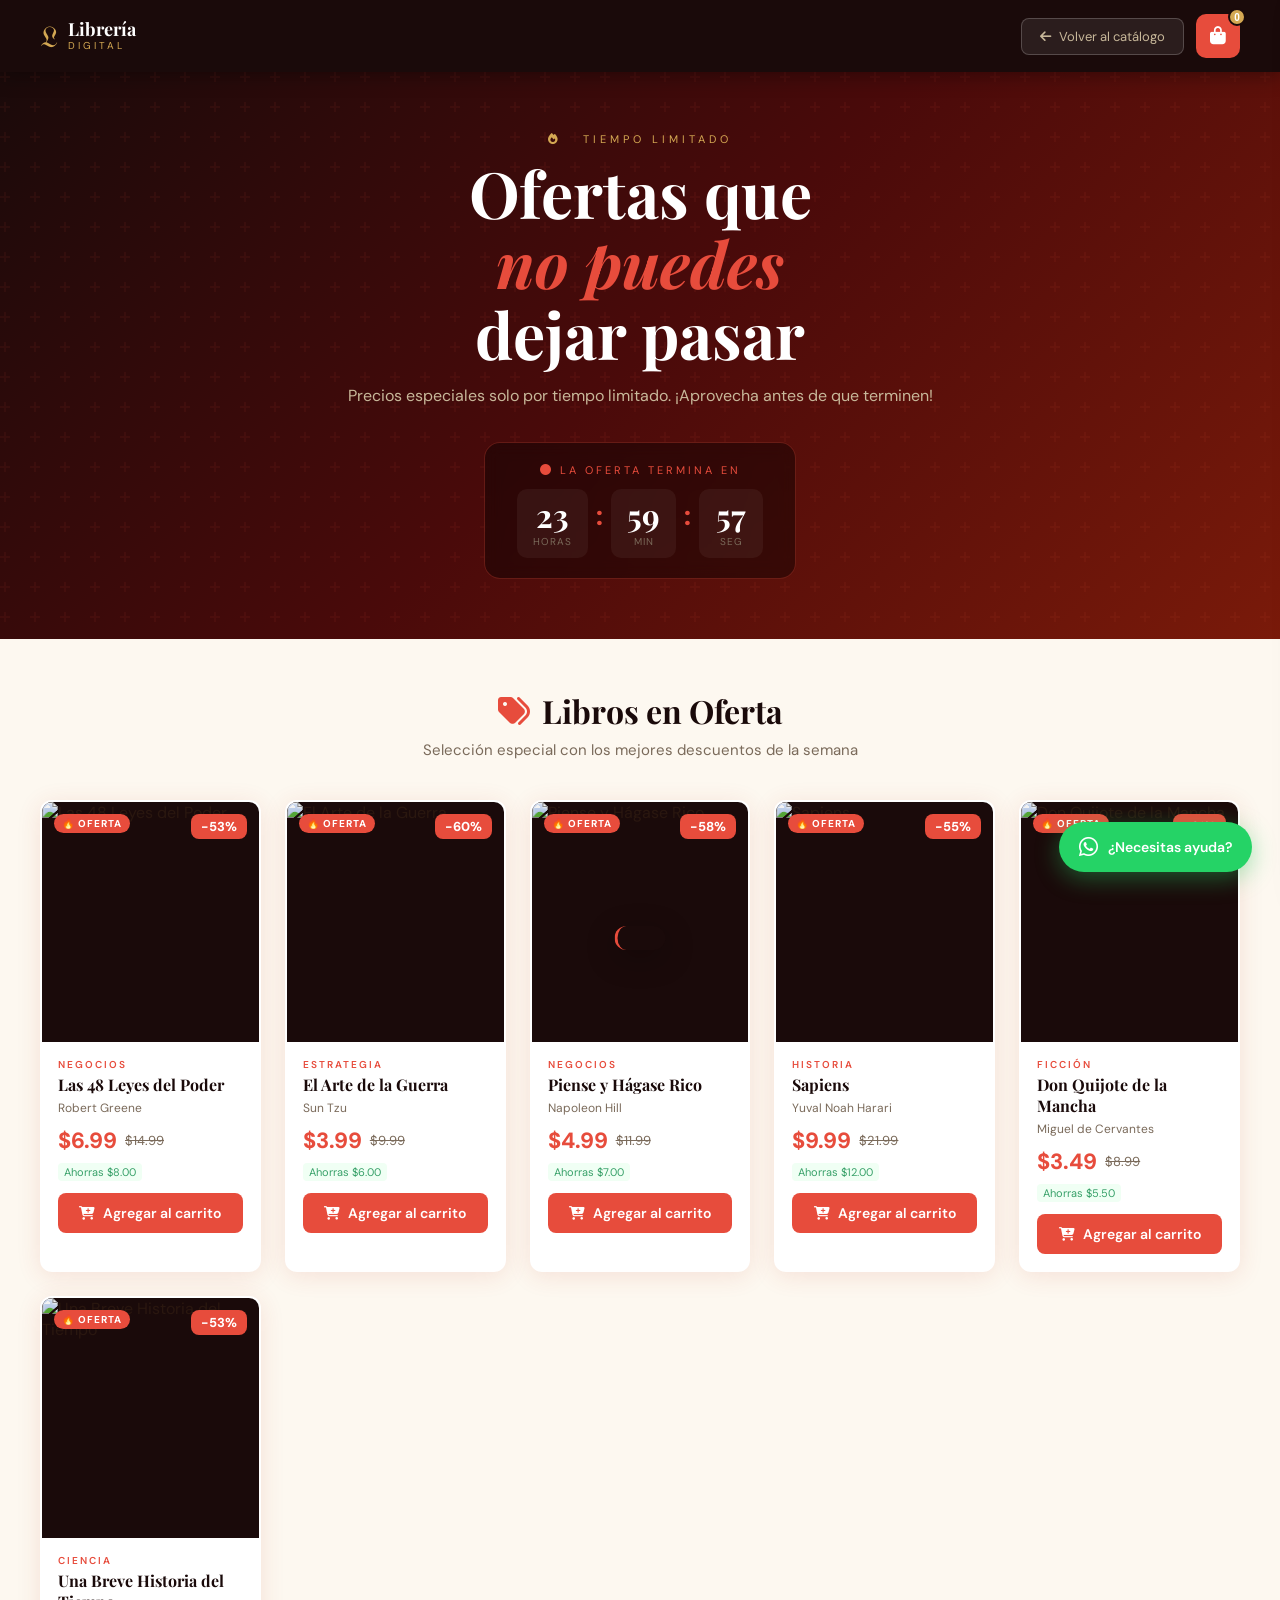
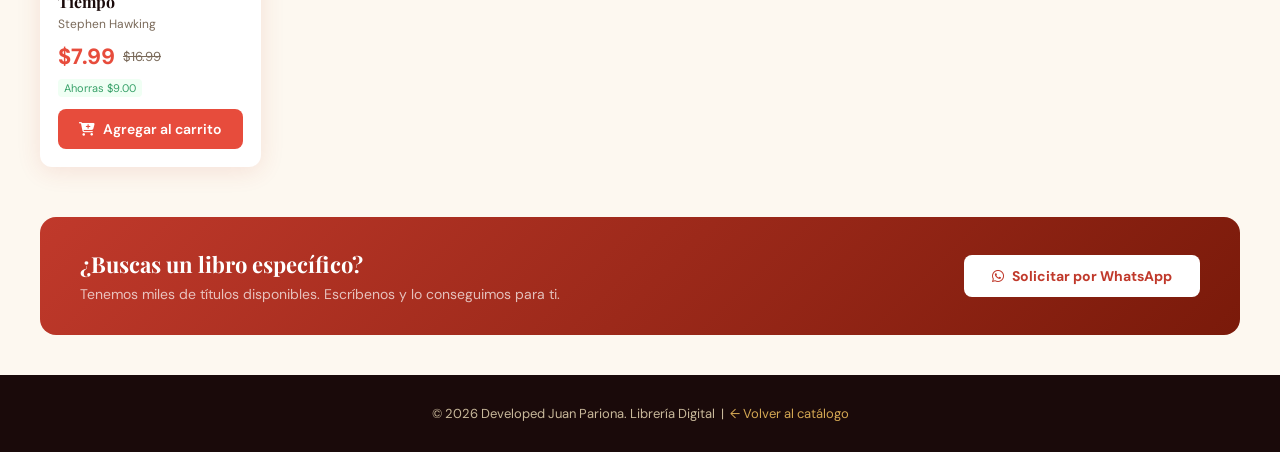
==== commit a1fe372a: "Update ofertas.html" ====
--- a/ofertas.html
+++ b/ofertas.html
@@ -450,7 +450,7 @@
     }
     .toast.show { transform: translateX(-50%) translateY(0); }
 
-    /* HELP BUBBLE */
+    /* ===== HELP BUBBLE (igual que index.html) ===== */
     .help-bubble {
       position: fixed; bottom: 28px; right: 28px;
       background: #25d366; color: white;
@@ -460,9 +460,48 @@
       box-shadow: 0 6px 24px rgba(37,211,102,.4);
       transition: all .3s; font-family: 'DM Sans', sans-serif;
       font-weight: 600; font-size: 14px;
+      user-select: none;
     }
     .help-bubble:hover { background: #1ebe5a; transform: translateY(-3px); }
     .help-bubble i { font-size: 22px; }
+
+    /* ===== MENÚ AYUDA ===== */
+    .help-menu {
+      position: fixed; bottom: 90px; right: 28px;
+      width: 320px; background: white;
+      border-radius: 16px;
+      box-shadow: 0 12px 50px rgba(0,0,0,.18);
+      z-index: 149;
+      opacity: 0; pointer-events: none;
+      transform: translateY(16px) scale(.97);
+      transition: all .3s cubic-bezier(.4,0,.2,1);
+      overflow: hidden;
+    }
+    .help-menu.open { opacity: 1; pointer-events: all; transform: translateY(0) scale(1); }
+    .help-menu-header {
+      background: var(--dark); padding: 16px 18px;
+      display: flex; align-items: center; gap: 12px; color: white;
+    }
+    .help-menu-title { font-weight: 700; font-size: 14px; margin: 0; }
+    .help-menu-sub { font-size: 11px; color: #7a6a5a; margin: 2px 0 0; }
+    .help-opciones { padding: 8px 0; }
+    .help-opcion {
+      width: 100%; background: none; border: none;
+      padding: 12px 18px;
+      display: flex; align-items: center; gap: 12px;
+      cursor: pointer; text-align: left;
+      transition: background .15s;
+      font-family: 'DM Sans', sans-serif;
+      border-bottom: 1px solid var(--border);
+    }
+    .help-opcion:last-child { border-bottom: none; }
+    .help-opcion:hover { background: var(--cream); }
+    .help-opcion-icon { font-size: 22px; flex-shrink: 0; }
+    .help-opcion div { flex: 1; }
+    .help-opcion strong { font-size: 13px; color: var(--dark); display: block; margin-bottom: 2px; }
+    .help-opcion p { font-size: 11px; color: var(--text-muted); margin: 0; }
+    .help-opcion .fa-chevron-right { color: var(--border); font-size: 11px; flex-shrink: 0; transition: color .15s; }
+    .help-opcion:hover .fa-chevron-right { color: var(--amber); }
 
     /* FOOTER */
     footer { background: var(--dark); color: #c8b89a; padding: 30px 40px; text-align: center; }
@@ -476,6 +515,8 @@
       .ofertas-section { padding: 30px 20px; }
       .oferta-banner { margin: 0 20px 30px; padding: 24px; }
       .carrito-panel { width: 100vw; }
+      .help-menu { right: 16px; width: calc(100vw - 32px); }
+      .help-bubble { bottom: 16px; right: 16px; }
     }
   </style>
 </head>
@@ -534,7 +575,7 @@
       <h3>¿Buscas un libro específico?</h3>
       <p>Tenemos miles de títulos disponibles. Escríbenos y lo conseguimos para ti.</p>
     </div>
-    <button class="btn-banner" onclick="solicitarLibro()">
+    <button class="btn-banner" onclick="enviarAyuda('solicitar')">
       <i class="fab fa-whatsapp"></i> Solicitar por WhatsApp
     </button>
   </div>
@@ -587,10 +628,50 @@
   <!-- TOAST -->
   <div class="toast" id="toast"></div>
 
-  <!-- BOTÓN AYUDA -->
-  <div class="help-bubble" onclick="solicitarLibro()">
+  <!-- BOTÓN AYUDA — ahora con menú desplegable -->
+  <div class="help-bubble" id="helpBubble" onclick="toggleAyuda()">
     <i class="fab fa-whatsapp"></i>
     <span>¿Necesitas ayuda?</span>
+  </div>
+
+  <div class="help-menu" id="helpMenu">
+    <div class="help-menu-header">
+      <i class="fab fa-whatsapp" style="color:#25d366;font-size:20px;flex-shrink:0"></i>
+      <div style="flex:1">
+        <p class="help-menu-title">Librería Digital</p>
+        <p class="help-menu-sub">¿En qué podemos ayudarte?</p>
+      </div>
+      <button onclick="toggleAyuda()" style="background:none;border:none;cursor:pointer;color:#c8b89a;font-size:16px;padding:4px 8px">
+        <i class="fa fa-times"></i>
+      </button>
+    </div>
+    <div class="help-opciones">
+      <button class="help-opcion" onclick="enviarAyuda('solicitar')">
+        <span class="help-opcion-icon">📚</span>
+        <div><strong>Solicitar un libro</strong><p>¿No encontraste el que buscas?</p></div>
+        <i class="fa fa-chevron-right"></i>
+      </button>
+      <button class="help-opcion" onclick="enviarAyuda('duda')">
+        <span class="help-opcion-icon">❓</span>
+        <div><strong>Tengo una duda</strong><p>Resuelve tus preguntas</p></div>
+        <i class="fa fa-chevron-right"></i>
+      </button>
+      <button class="help-opcion" onclick="enviarAyuda('pago')">
+        <span class="help-opcion-icon">💳</span>
+        <div><strong>Información de pago</strong><p>Métodos disponibles</p></div>
+        <i class="fa fa-chevron-right"></i>
+      </button>
+      <button class="help-opcion" onclick="enviarAyuda('entrega')">
+        <span class="help-opcion-icon">📥</span>
+        <div><strong>¿Cómo recibo mi libro?</strong><p>Proceso de entrega digital</p></div>
+        <i class="fa fa-chevron-right"></i>
+      </button>
+      <button class="help-opcion" onclick="enviarAyuda('promo')">
+        <span class="help-opcion-icon">🎁</span>
+        <div><strong>Promociones y descuentos</strong><p>Ofertas disponibles</p></div>
+        <i class="fa fa-chevron-right"></i>
+      </button>
+    </div>
   </div>
 
   <!-- FOOTER -->
@@ -667,12 +748,12 @@
 
     let carrito = [];
 
-    // ===== COUNTDOWN =====
+    // ===== COUNTDOWN (sin cambios) =====
     function iniciarCountdown() {
       const KEY = "oferta_fin";
       let fin = localStorage.getItem(KEY);
       if (!fin || Date.now() > parseInt(fin)) {
-        fin = Date.now() + (24 * 60 * 60 * 1000); // 24 horas
+        fin = Date.now() + (24 * 60 * 60 * 1000);
         localStorage.setItem(KEY, fin);
       }
       function tick() {
@@ -689,7 +770,7 @@
       setInterval(tick, 1000);
     }
 
-    // ===== RENDER GRID =====
+    // ===== RENDER GRID (sin cambios) =====
     function renderGrid() {
       const grid = document.getElementById("grid-ofertas");
       grid.innerHTML = ofertasLibros.map(l => {
@@ -720,7 +801,7 @@
       }).join("");
     }
 
-    // ===== CARRITO =====
+    // ===== CARRITO (sin cambios) =====
     function agregarCarrito(id, btn) {
       const libro = ofertasLibros.find(l => l.id === id);
       if (!libro) return;
@@ -794,7 +875,7 @@
       document.body.style.overflow = document.getElementById("carritoPanel").classList.contains("open") ? "hidden" : "";
     }
 
-    // ===== CHECKOUT =====
+    // ===== CHECKOUT (sin cambios) =====
     function checkout() {
       if (carrito.length === 0) return;
       const subtotal = carrito.reduce((s, i) => s + i.precio * i.cantidad, 0);
@@ -858,13 +939,31 @@
       mostrarToast("✅ ¡Pedido enviado por WhatsApp!");
     }
 
-    // ===== SOLICITAR LIBRO =====
-    function solicitarLibro() {
-      const msg = "Hola 👋, quisiera solicitar un libro o tengo una consulta:\n\n📖 *Título:* \n✍️ *Autor (si lo sé):* \n\n¿Pueden ayudarme?";
+    // ===== MENÚ AYUDA (nuevo) =====
+    function toggleAyuda() {
+      document.getElementById("helpMenu").classList.toggle("open");
+    }
+
+    document.addEventListener("click", e => {
+      const menu   = document.getElementById("helpMenu");
+      const bubble = document.getElementById("helpBubble");
+      if (menu && bubble && !menu.contains(e.target) && !bubble.contains(e.target)) {
+        menu.classList.remove("open");
+      }
+    });
+
+    function enviarAyuda(tipo) {
+      document.getElementById("helpMenu").classList.remove("open");
+      let msg = "";
+      if (tipo === "solicitar") msg = "Hola 👋, quisiera solicitar un libro que no encontré en el catálogo:\n\n📖 *Título:* \n✍️ *Autor (si lo sé):* \n\n¿Pueden conseguirlo?";
+      else if (tipo === "duda")    msg = "Hola 👋, tengo una duda sobre la Librería Digital:\n\n💬 *Mi pregunta:* ";
+      else if (tipo === "pago")    msg = "Hola 👋, quisiera saber los métodos de pago disponibles. ¿Con qué opciones cuentan?";
+      else if (tipo === "entrega") msg = "Hola 👋, quisiera saber cómo recibo mi libro digital después de confirmar el pago. ¿Cuál es el proceso?";
+      else if (tipo === "promo")   msg = "Hola 👋, quisiera saber si tienen promociones o descuentos disponibles actualmente. 🎁";
       window.open(`https://wa.me/${WA_NUMBER}?text=${encodeURIComponent(msg)}`, "_blank");
     }
 
-    // ===== TOAST & BADGE =====
+    // ===== TOAST & BADGE (sin cambios) =====
     function mostrarToast(msg) {
       const toast = document.getElementById("toast");
       toast.textContent = msg;
@@ -878,7 +977,7 @@
       setTimeout(() => b.style.transform = "scale(1)", 200);
     }
 
-    // ===== INIT =====
+    // ===== INIT (sin cambios) =====
     document.addEventListener("DOMContentLoaded", () => {
       renderGrid();
       iniciarCountdown();
